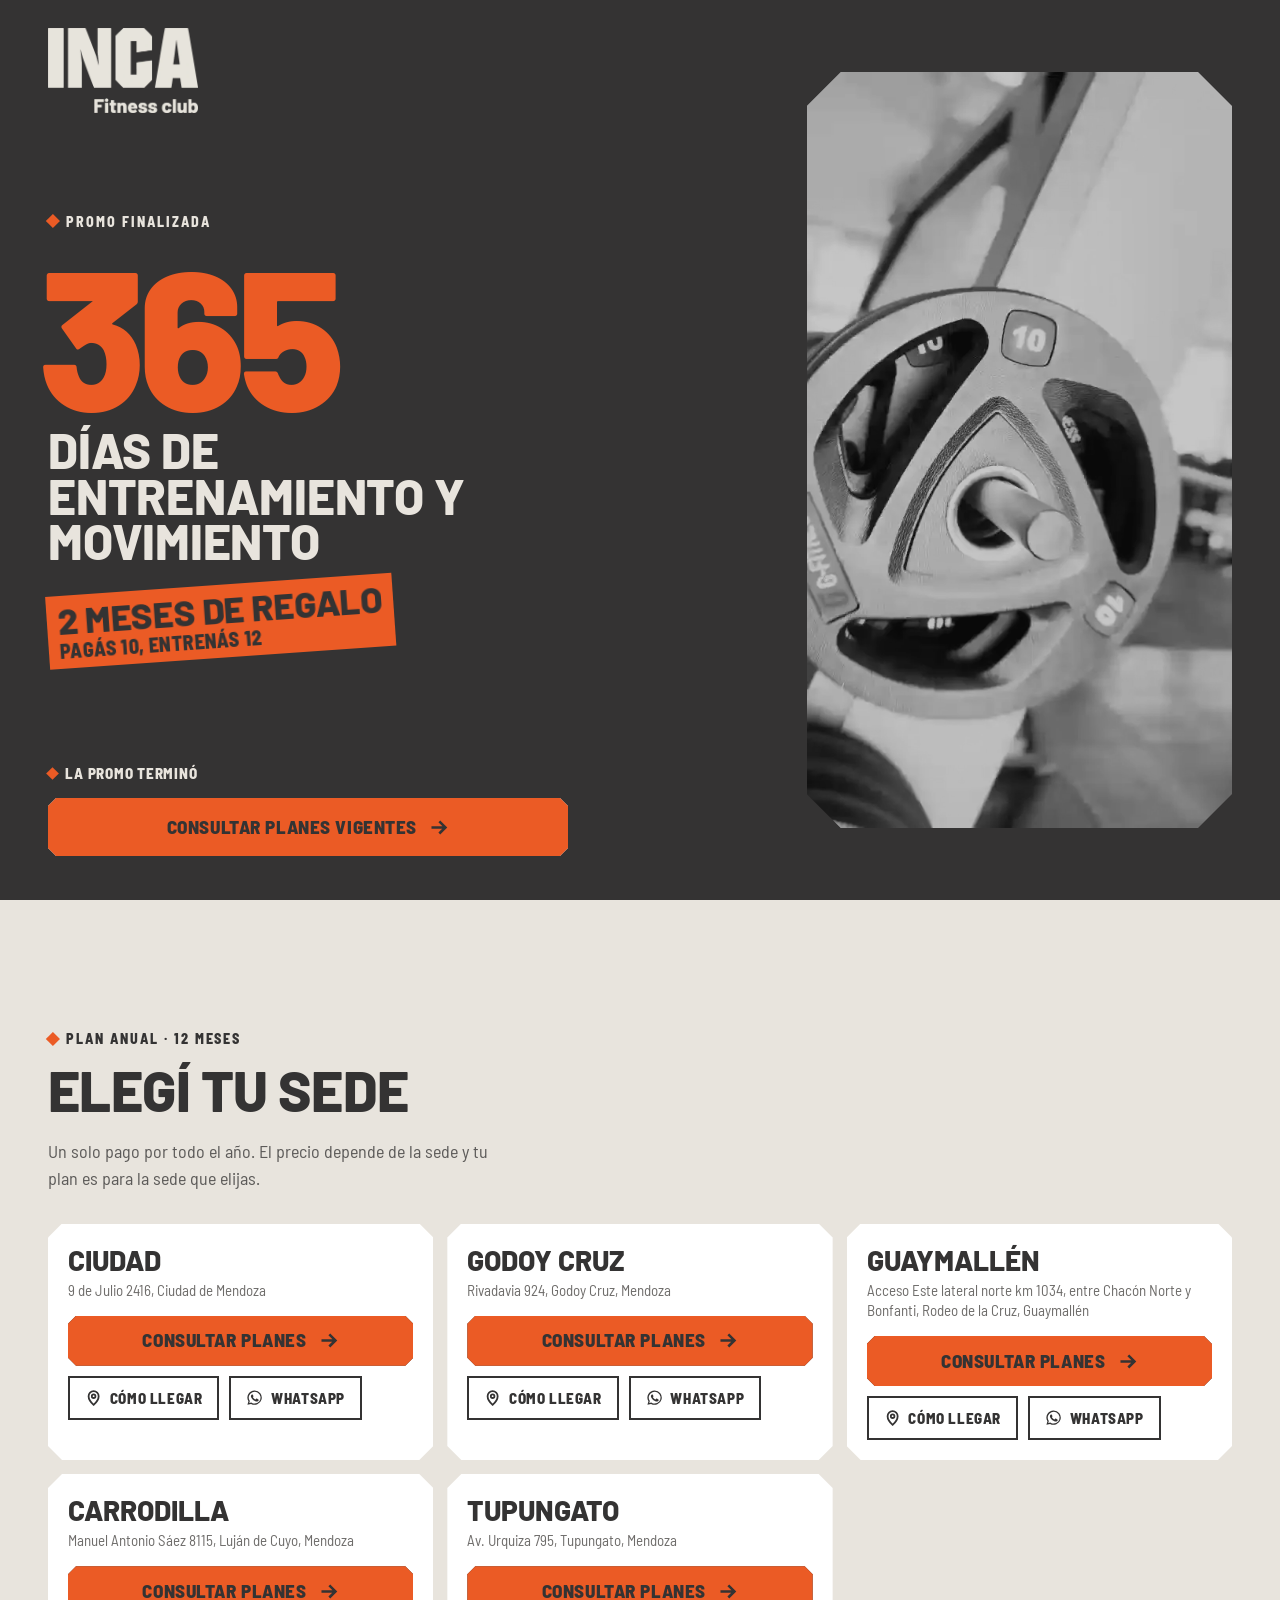
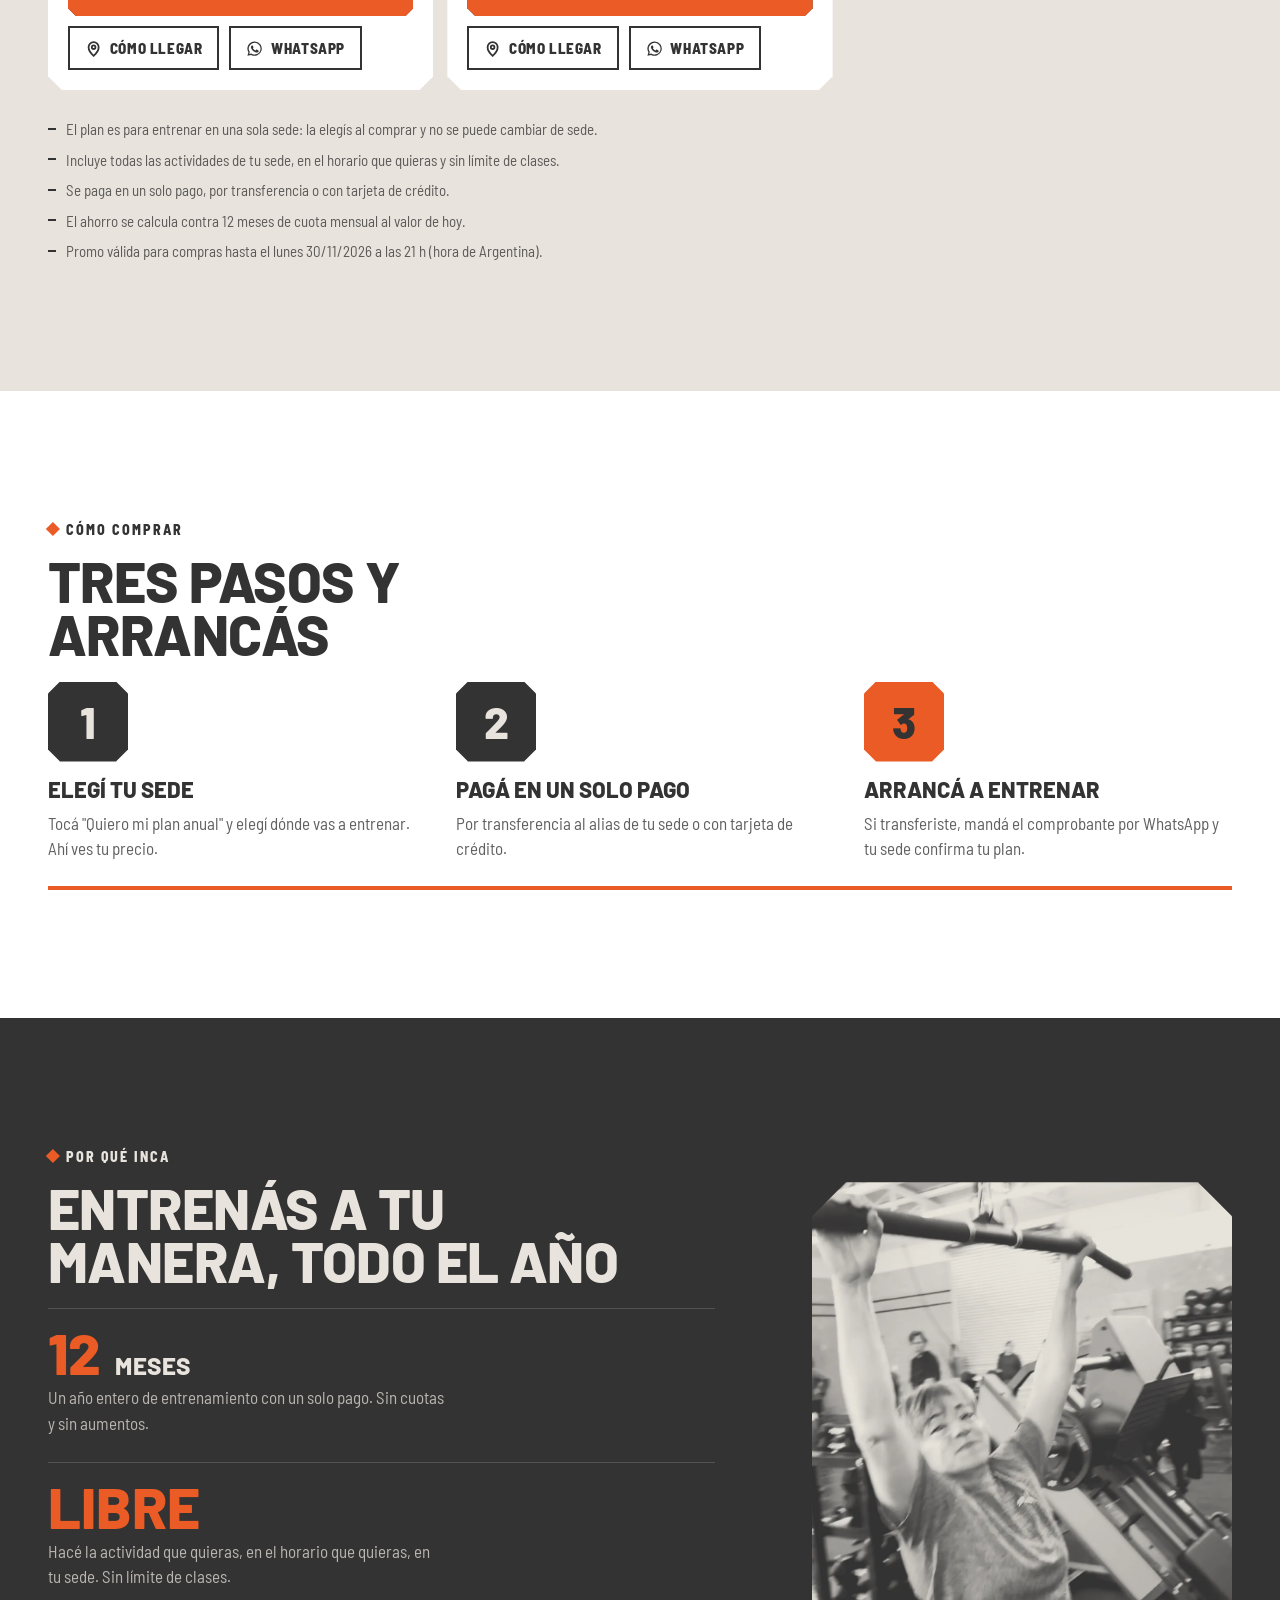
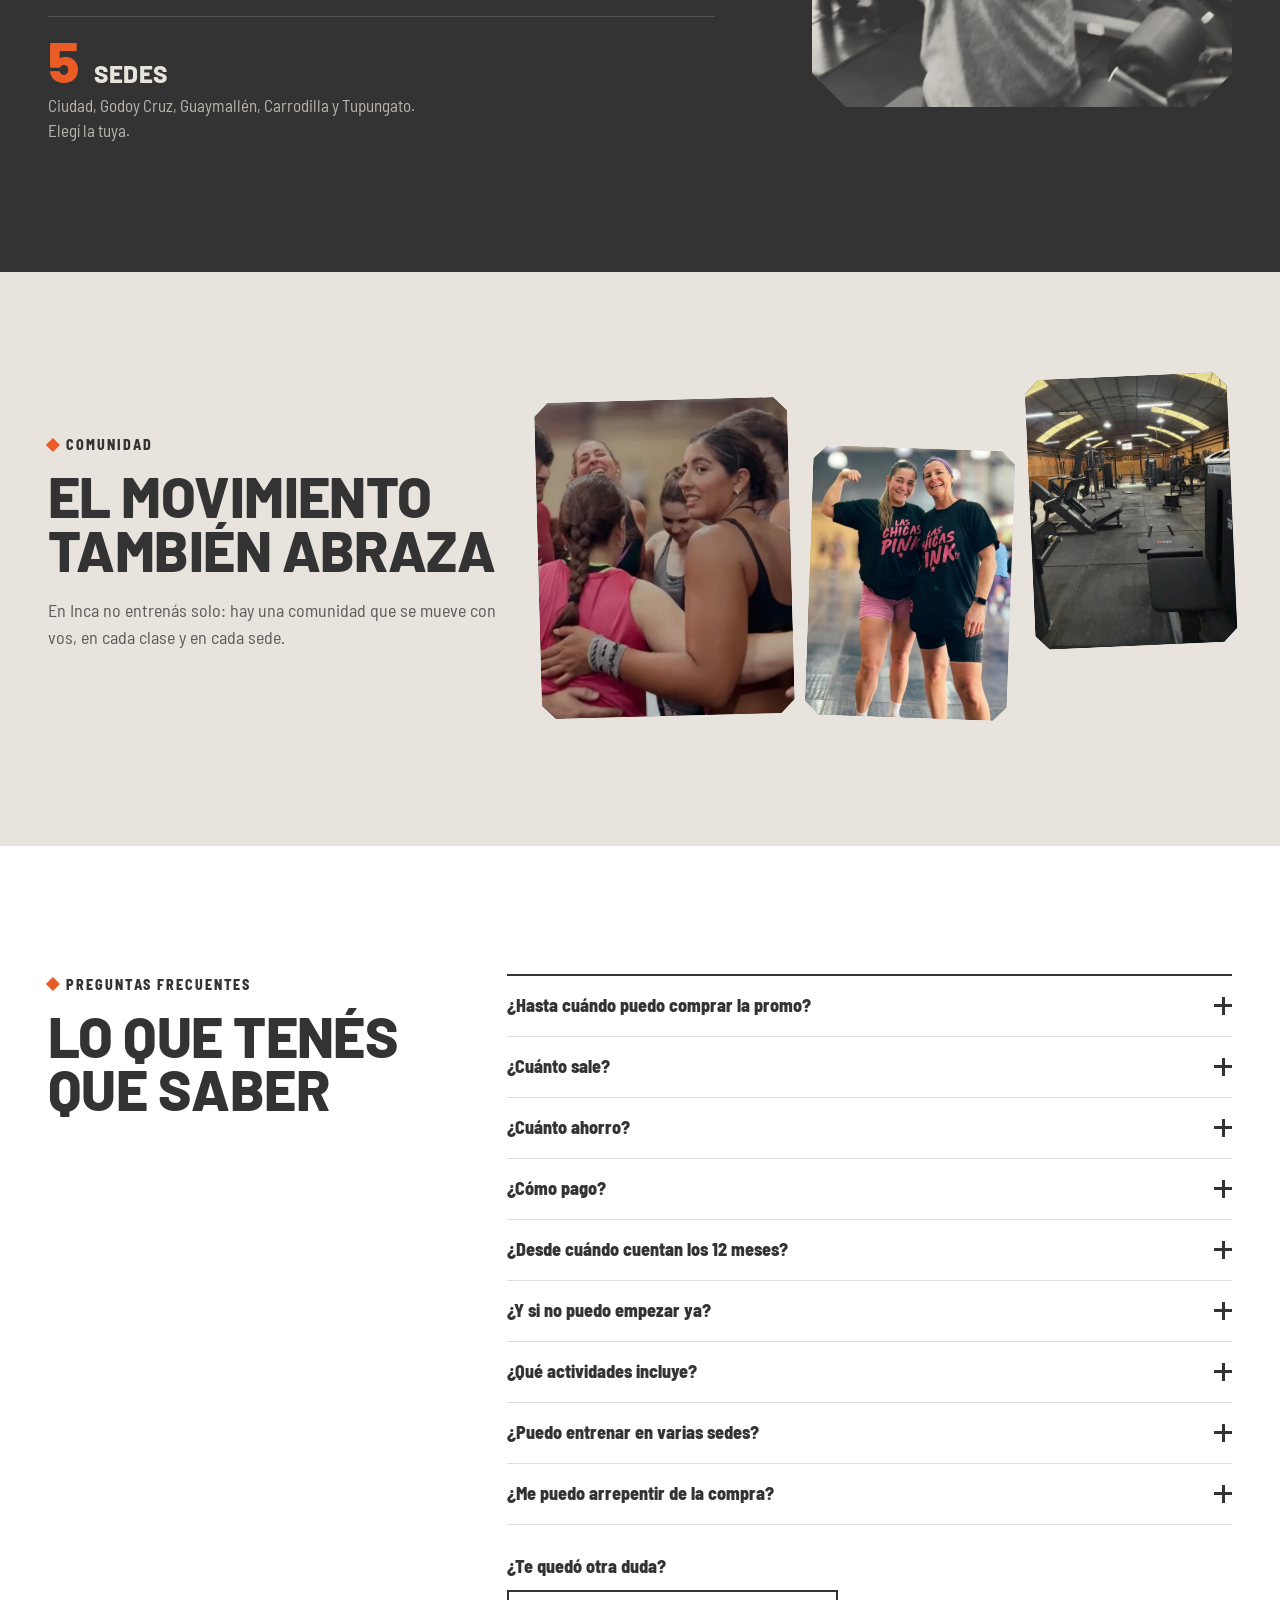
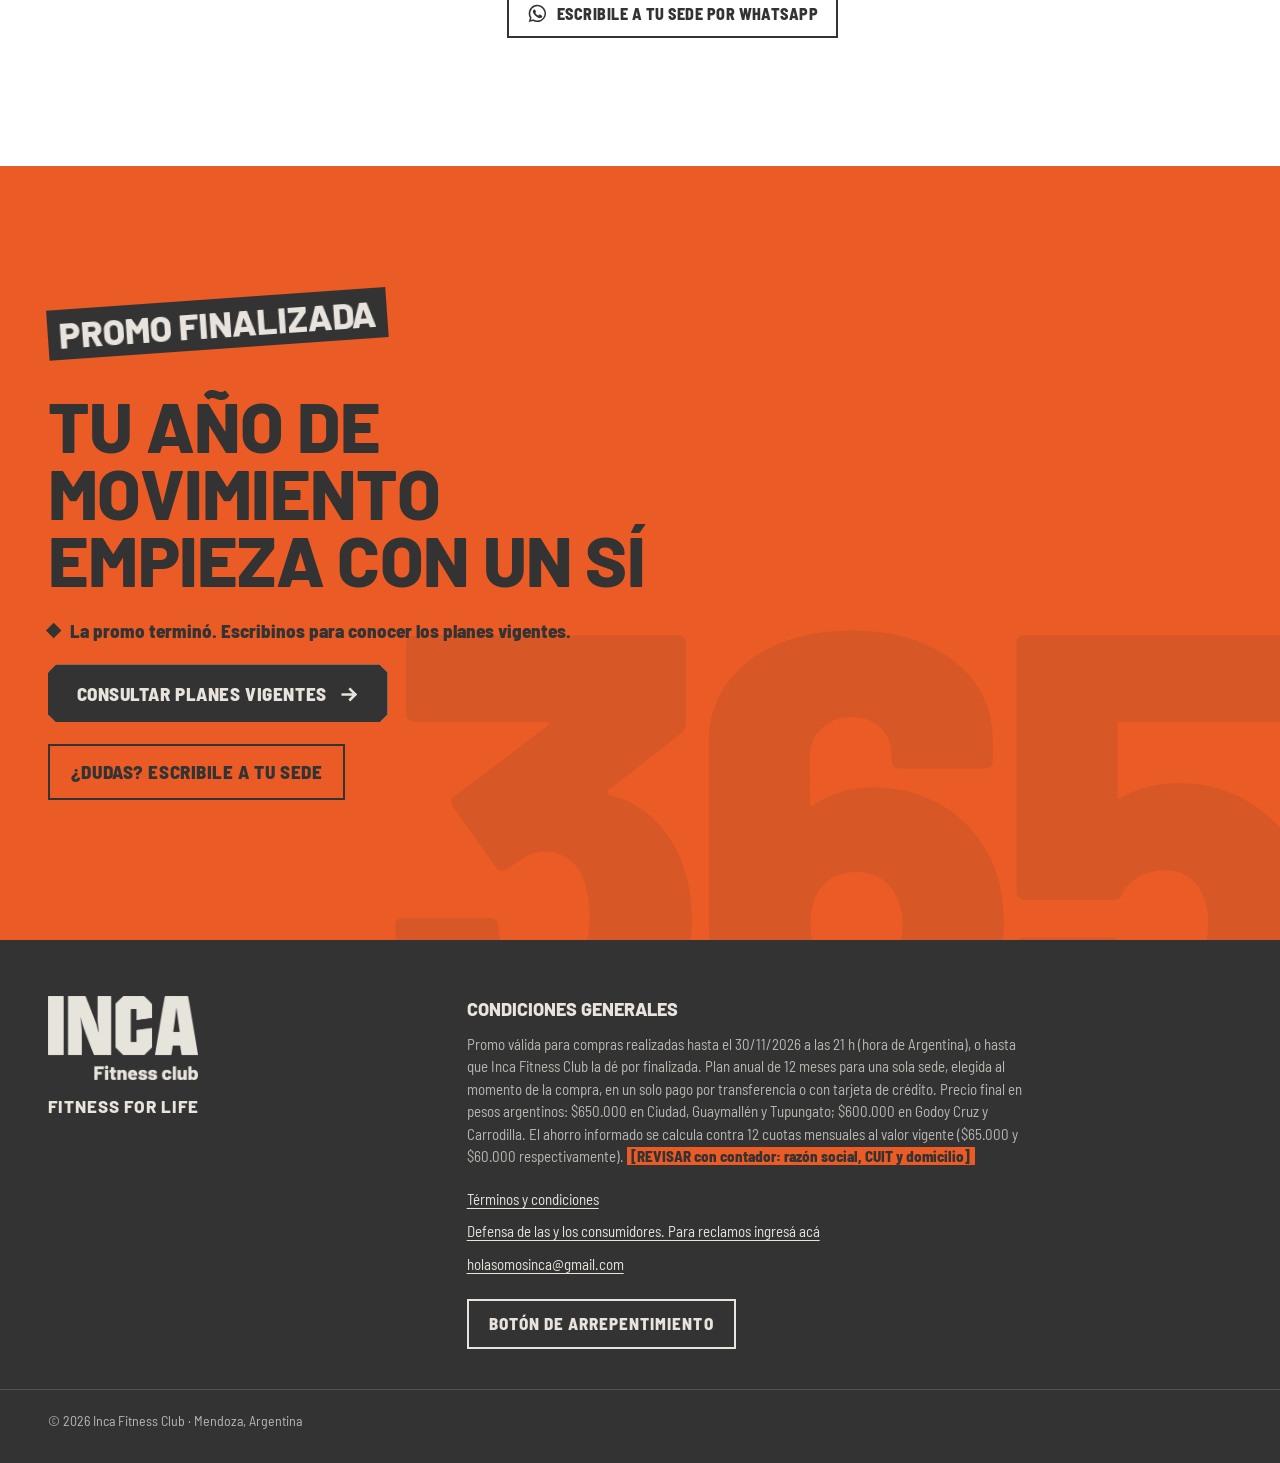
==== index.html @ 37b3ba37 "Add files via upload" ====
<!doctype html>
<html lang="es-AR" class="no-js">
<head>
  <meta charset="utf-8">
  <meta name="viewport" content="width=device-width, initial-scale=1, viewport-fit=cover">
  <title>Plan anual · Promo Cyber Week · Inca Fitness Club</title>
  <meta name="description" content="Plan anual de Inca Fitness Club: 365 días de entrenamiento y movimiento en un solo pago, con 2 meses de regalo. Promo Cyber Week hasta el 30/11 a las 21 h.">
  <meta name="theme-color" content="#343333">
  <link rel="canonical" href="https://promociones.incafitnessclub.com/">

  <!-- Tarjeta al compartir el link (WhatsApp, Instagram, Facebook) -->
  <meta property="og:type" content="website">
  <meta property="og:locale" content="es_AR">
  <meta property="og:site_name" content="Inca Fitness Club">
  <meta property="og:title" content="Plan anual Inca · 365 días de entrenamiento y movimiento">
  <meta property="og:description" content="Un solo pago y 2 meses de regalo. Promo Cyber Week hasta el 30/11 a las 21 h en las 5 sedes de Mendoza.">
  <meta property="og:url" content="https://promociones.incafitnessclub.com/">
  <meta property="og:image" content="https://promociones.incafitnessclub.com/assets/img/og-imagen.jpg">
  <meta property="og:image:width" content="1200">
  <meta property="og:image:height" content="630">
  <meta property="og:image:alt" content="Plan anual de Inca Fitness Club: 365 días de entrenamiento y movimiento">
  <meta name="twitter:card" content="summary_large_image">

  <link rel="icon" type="image/png" sizes="32x32" href="assets/img/favicon-32.png">
  <link rel="icon" type="image/png" sizes="192x192" href="assets/img/favicon-192.png">
  <link rel="apple-touch-icon" href="assets/img/apple-touch-icon.png">

  <link rel="preload" href="assets/fonts/barlow-800.woff2" as="font" type="font/woff2" crossorigin>
  <link rel="preload" href="assets/fonts/barlow-semi-condensed-800.woff2" as="font" type="font/woff2" crossorigin>
  <link rel="preload" href="assets/fonts/barlow-semi-condensed-600.woff2" as="font" type="font/woff2" crossorigin>
  <link rel="preload" href="assets/video/inca-sede-poster.webp" as="image" type="image/webp">
  <link rel="stylesheet" href="css/styles.css?v=2">
  <script>document.documentElement.className=document.documentElement.className.replace('no-js','js');</script>
  <script src="promos.js?v=2" defer></script>
  <script src="js/main.js?v=2" defer></script>
</head>
<body>

<!-- =====================================================================
     1. PRIMERA PANTALLA (lo que se ve al tocar la historia de Instagram)
     Entra completa en el celular, sin scrollear. Los textos se completan
     desde promos.js; los de acá son los mismos, por si falla el JavaScript.
     ===================================================================== -->
<header class="portada portada--play" id="inicio">
  <div class="portada__fondo" aria-hidden="true">
    <!-- Video de fondo: para cambiarlo, reemplazá los dos archivos con los mismos nombres -->
    <video muted loop playsinline preload="none" width="540" height="960" poster="assets/video/inca-sede-poster.webp" data-fondo data-src="assets/video/inca-sede.mp4"></video>
  </div>

  <div class="portada__inner wrap">
    <img class="portada__logo" src="assets/img/logo-inca-crema.webp" width="640" height="361" alt="Inca Fitness Club">

    <div class="portada__centro">
      <p class="ceja" data-ceja>Promo Cyber Week</p>
      <h1 class="portada__titulo">
        <span class="portada__num" data-gigante>365</span>
        <span class="portada__txt" data-titular>días de entrenamiento y movimiento</span>
      </h1>
      <p class="sello portada__sello" aria-hidden="true"><span class="sello__a" data-sello-a>2 meses de regalo</span><span class="sello__b" data-sello-b>Pagás 10, entrenás 12</span></p>
    </div>

    <div class="portada__accion">
      <div class="contador" data-contador>
        <p class="contador__label" data-contador-label>Termina el lunes 30/11 · 21:00</p>
        <div class="contador__cajas" data-contador-cajas hidden aria-hidden="true">
          <span class="contador__caja"><b data-c="d">0</b><small>días</small></span>
          <span class="contador__caja"><b data-c="h">00</b><small>horas</small></span>
          <span class="contador__caja"><b data-c="m">00</b><small>min</small></span>
          <span class="contador__caja"><b data-c="s">00</b><small>seg</small></span>
        </div>
      </div>
      <a class="btn btn--oscuro btn--ancho portada__btn" href="#sedes" data-abrir-sedes data-cta-hero>
        <span class="btn__txt" data-cta-texto>Quiero mi plan anual</span>
        <svg class="btn__flecha" viewBox="0 0 24 24" fill="none" stroke="currentColor" stroke-width="3" aria-hidden="true"><path d="M4 12h15M13 5l7 7-7 7"/></svg>
      </a>
    </div>
  </div>
</header>
<!-- /PRIMERA PANTALLA -->

<main>

<!-- =====================================================================
     2. SEDES Y PRECIOS · Se arman desde promos.js
     ===================================================================== -->
<section class="seccion seccion--crema" id="sedes" aria-labelledby="titulo-sedes">
  <div class="wrap">
    <p class="ceja" data-reveal>Plan anual · 12 meses</p>
    <h2 class="titulo" id="titulo-sedes" data-titulo><span>Elegí tu sede</span></h2>
    <p class="seccion__intro" data-reveal>Un solo pago por todo el año. El precio depende de la sede y tu plan es para la sede que elijas.</p>
    <ul class="sedes" data-sedes data-stagger></ul>
    <noscript>
      <ul class="sedes">
        <li class="sede"><div><h3 class="sede__nombre">Ciudad</h3><p class="sede__dir">9 de Julio 2416, Ciudad de Mendoza</p></div><p class="sede__precio"><span class="sede__monto">$650.000</span> <span class="sede__ahorro">Ahorrás $130.000</span></p><p><a class="boton-linea" href="https://wa.me/5492615594981">WhatsApp</a></p></li>
        <li class="sede"><div><h3 class="sede__nombre">Godoy Cruz</h3><p class="sede__dir">Rivadavia 924, Godoy Cruz, Mendoza</p></div><p class="sede__precio"><span class="sede__monto">$600.000</span> <span class="sede__ahorro">Ahorrás $120.000</span></p><p><a class="boton-linea" href="https://wa.me/5492617718102">WhatsApp</a></p></li>
        <li class="sede"><div><h3 class="sede__nombre">Guaymallén</h3><p class="sede__dir">Acceso Este lateral norte km 1034, entre Chacón Norte y Bonfanti, Rodeo de la Cruz, Guaymallén</p></div><p class="sede__precio"><span class="sede__monto">$650.000</span> <span class="sede__ahorro">Ahorrás $130.000</span></p><p><a class="boton-linea" href="https://wa.me/5492617474236">WhatsApp</a></p></li>
        <li class="sede"><div><h3 class="sede__nombre">Carrodilla</h3><p class="sede__dir">Manuel Antonio Sáez 8115, Luján de Cuyo, Mendoza</p></div><p class="sede__precio"><span class="sede__monto">$600.000</span> <span class="sede__ahorro">Ahorrás $120.000</span></p><p><a class="boton-linea" href="https://wa.me/5492612533809">WhatsApp</a></p></li>
        <li class="sede"><div><h3 class="sede__nombre">Tupungato</h3><p class="sede__dir">Av. Urquiza 795, Tupungato, Mendoza</p></div><p class="sede__precio"><span class="sede__monto">$650.000</span> <span class="sede__ahorro">Ahorrás $130.000</span></p><p><a class="boton-linea" href="https://wa.me/5492622444784">WhatsApp</a></p></li>
      </ul>
    </noscript>

    <ul class="condiciones" data-condiciones data-reveal>
      <li>El plan es para entrenar en una sola sede: la elegís al comprar y no se puede cambiar de sede.</li>
      <li>Incluye todas las actividades de tu sede, en el horario que quieras y sin límite de clases.</li>
      <li>Se paga en un solo pago, por transferencia o con tarjeta de crédito.</li>
      <li>El ahorro se calcula contra 12 meses de cuota mensual al valor de hoy.</li>
      <li>Promo válida para compras hasta el lunes 30/11/2026 a las 21 h (hora de Argentina).</li>
    </ul>
  </div>
</section>
<!-- /SEDES Y PRECIOS -->

<!-- =====================================================================
     3. CÓMO COMPRAR [REVISAR: confirmar el paso 3 con las sedes]
     ===================================================================== -->
<section class="seccion seccion--blanca" aria-labelledby="titulo-pasos">
  <div class="wrap">
    <p class="ceja" data-reveal>Cómo comprar</p>
    <h2 class="titulo" id="titulo-pasos" data-titulo><span>Tres pasos y arrancás</span></h2>
    <ol class="pasos" data-stagger>
      <li class="paso" data-reveal="izq">
        <span class="paso__num" aria-hidden="true">1</span>
        <h3 class="paso__titulo">Elegí tu sede</h3>
        <p>Tocá "Quiero mi plan anual" y elegí dónde vas a entrenar. Ahí ves tu precio.</p>
      </li>
      <li class="paso" data-reveal="izq">
        <span class="paso__num" aria-hidden="true">2</span>
        <h3 class="paso__titulo">Pagá en un solo pago</h3>
        <p>Por transferencia al alias de tu sede o con tarjeta de crédito.</p>
      </li>
      <li class="paso" data-reveal="izq">
        <span class="paso__num" aria-hidden="true">3</span>
        <h3 class="paso__titulo">Arrancá a entrenar</h3>
        <p>Si transferiste, mandá el comprobante por WhatsApp y tu sede confirma tu plan.</p>
      </li>
    </ol>
    <span class="pasos__linea" aria-hidden="true" data-linea></span>
  </div>
</section>
<!-- /CÓMO COMPRAR -->

<!-- =====================================================================
     4. POR QUÉ INCA
     ===================================================================== -->
<section class="seccion seccion--carbon" aria-labelledby="titulo-porque">
  <div class="wrap porque">
    <div class="porque__texto">
      <p class="ceja" data-reveal>Por qué Inca</p>
      <h2 class="titulo" id="titulo-porque" data-titulo><span>Entrenás a tu manera, todo el año</span></h2>
      <ul class="beneficios" data-stagger>
        <li class="beneficio" data-reveal>
          <p class="beneficio__num"><span data-count="12">12</span><small>meses</small></p>
          <p>Un año entero de entrenamiento con un solo pago. Sin cuotas y sin aumentos.</p>
        </li>
        <li class="beneficio" data-reveal>
          <p class="beneficio__num"><span>Libre</span></p>
          <p>Hacé la actividad que quieras, en el horario que quieras, en tu sede. Sin límite de clases.</p>
        </li>
        <li class="beneficio" data-reveal>
          <p class="beneficio__num"><span data-count="5">5</span><small>sedes</small></p>
          <p>Ciudad, Godoy Cruz, Guaymallén, Carrodilla y Tupungato. Elegí la tuya.</p>
        </li>
      </ul>
    </div>
    <figure class="porque__foto chaflan" data-reveal>
      <picture>
        <source media="(min-width: 700px)" srcset="assets/img/hero-entrena-1080.webp">
        <img src="assets/img/hero-entrena-640.webp" width="1080" height="1350" alt="Entrenamiento con polea alta en una sede de Inca" loading="lazy">
      </picture>
    </figure>
  </div>
</section>
<!-- /POR QUÉ INCA -->

<!-- =====================================================================
     5. COMUNIDAD · Fotos provisorias: se reemplazan con los mismos nombres
     ===================================================================== -->
<section class="seccion seccion--crema" aria-labelledby="titulo-comunidad">
  <div class="wrap comunidad">
    <div class="comunidad__texto">
      <p class="ceja" data-reveal>Comunidad</p>
      <h2 class="titulo" id="titulo-comunidad" data-titulo><span>El movimiento también abraza</span></h2>
      <p class="seccion__intro" data-reveal>En Inca no entrenás solo: hay una comunidad que se mueve con vos, en cada clase y en cada sede.</p>
    </div>
    <div class="collage">
      <figure class="collage__foto collage__foto--ancha chaflan" data-reveal="foto" style="--rot:-1.5deg">
        <picture>
          <source media="(min-width: 700px)" srcset="assets/img/comunidad-abrazo-1100.webp">
          <img src="assets/img/comunidad-abrazo-640.webp" width="1100" height="730" alt="Grupo de socios abrazados después de una clase en Inca" loading="lazy">
        </picture>
      </figure>
      <figure class="collage__foto chaflan" data-reveal="foto" style="--rot:2deg">
        <img src="assets/img/comunidad-chicas-640.webp" width="640" height="889" alt="Dos socias sonriendo en la sede, con remeras Las Chicas Pink" loading="lazy">
      </figure>
      <figure class="collage__foto chaflan" data-reveal="foto" style="--rot:-2.5deg">
        <picture>
          <source media="(min-width: 700px)" srcset="assets/img/sede-musculacion-900.webp">
          <img src="assets/img/sede-musculacion-640.webp" width="900" height="1200" alt="Sala de musculación de una sede de Inca" loading="lazy">
        </picture>
      </figure>
    </div>
  </div>
</section>
<!-- /COMUNIDAD -->

<!-- =====================================================================
     6. PREGUNTAS FRECUENTES [REVISAR]
     ===================================================================== -->
<section class="seccion seccion--blanca" id="preguntas" aria-labelledby="titulo-faq">
  <div class="wrap faq">
    <div class="faq__cabeza">
      <p class="ceja" data-reveal>Preguntas frecuentes</p>
      <h2 class="titulo" id="titulo-faq" data-titulo><span>Lo que tenés que saber</span></h2>
    </div>
    <div class="faq__lista" data-reveal>
      <details class="pregunta">
        <summary>¿Hasta cuándo puedo comprar la promo?</summary>
        <p>Hasta el lunes 30/11 a las 21 h (hora de Argentina). Después vuelven los precios habituales.</p>
      </details>
      <details class="pregunta">
        <summary>¿Cuánto sale?</summary>
        <p>En Ciudad, Guaymallén y Tupungato, $650.000. En Godoy Cruz y Carrodilla, $600.000. Es un solo pago por los 12 meses.</p>
      </details>
      <details class="pregunta">
        <summary>¿Cuánto ahorro?</summary>
        <p>Pagás el equivalente a 10 meses de cuota y entrenás 12. Comparado con pagar 12 meses de cuota al valor de hoy, ahorrás $130.000 en Ciudad, Guaymallén y Tupungato, y $120.000 en Godoy Cruz y Carrodilla.</p>
      </details>
      <details class="pregunta">
        <summary>¿Cómo pago?</summary>
        <p>En un solo pago: por transferencia al alias de tu sede o con tarjeta de crédito.</p>
      </details>
      <details class="pregunta">
        <summary>¿Desde cuándo cuentan los 12 meses?</summary>
        <p><span class="completar">[COMPLETAR: desde la fecha de compra, desde el primer día que entrenás o desde una fecha fija]</span></p>
      </details>
      <details class="pregunta">
        <summary>¿Y si no puedo empezar ya?</summary>
        <p><span class="completar">[COMPLETAR: si se puede arrancar más adelante y hasta qué fecha]</span></p>
      </details>
      <details class="pregunta">
        <summary>¿Qué actividades incluye?</summary>
        <p>Todas las de tu sede: hacés la actividad que quieras, en el horario que quieras y sin límite de clases. Si querés saber qué hay en tu sede, escribile por WhatsApp.</p>
      </details>
      <details class="pregunta">
        <summary>¿Puedo entrenar en varias sedes?</summary>
        <p>No. El plan es para la sede que elegís al comprar y no se puede ir a entrenar a otra.</p>
      </details>
      <details class="pregunta">
        <summary>¿Me puedo arrepentir de la compra?</summary>
        <p>Sí. Tenés 10 días corridos desde la compra para cancelarla con el <a href="arrepentimiento.html">botón de arrepentimiento</a>, sin dar explicaciones.</p>
      </details>
      <div class="faq__dudas">
        <p>¿Te quedó otra duda?</p>
        <button type="button" class="enlace-wa" data-abrir-dudas>
          <svg viewBox="0 0 24 24" aria-hidden="true"><path fill="currentColor" d="M12 2a10 10 0 0 0-8.6 15.1L2 22l5-1.3A10 10 0 1 0 12 2Zm0 18.2a8.2 8.2 0 0 1-4.2-1.2l-.3-.2-3 .8.8-2.9-.2-.3A8.2 8.2 0 1 1 12 20.2Zm4.5-6.1c-.2-.1-1.5-.7-1.7-.8s-.4-.1-.6.1-.7.8-.8 1-.3.2-.5.1a6.7 6.7 0 0 1-3.3-2.9c-.2-.4.2-.4.7-1.3a.4.4 0 0 0 0-.4l-.8-1.9c-.2-.5-.4-.4-.6-.4h-.5a1 1 0 0 0-.7.3 3 3 0 0 0-.9 2.2 5.2 5.2 0 0 0 1.1 2.7 11.8 11.8 0 0 0 4.5 4c1.7.7 2.3.8 3.2.6a2.7 2.7 0 0 0 1.8-1.2 2.2 2.2 0 0 0 .2-1.2c-.1-.1-.3-.2-.6-.3Z"/></svg>
          Escribile a tu sede por WhatsApp
        </button>
      </div>
    </div>
  </div>
</section>
<!-- /PREGUNTAS FRECUENTES -->

<!-- =====================================================================
     7. CIERRE (bloque naranja)
     ===================================================================== -->
<section class="cierre" aria-labelledby="titulo-cierre" data-cierre>
  <span class="cierre__gigante" aria-hidden="true" data-deriva>365</span>
  <div class="wrap cierre__inner">
    <p class="sello sello--carbon" data-sello aria-hidden="true"><span class="sello__a" data-sello-cierre>Hasta el lunes 30/11 · 21:00</span></p>
    <h2 class="titulo cierre__titulo" id="titulo-cierre" data-titulo><span>Tu año de movimiento empieza con un sí</span></h2>
    <p class="estado estado--cierre" data-estado aria-live="polite">Promo válida hasta el lunes 30/11 a las 21 h.</p>
    <a class="btn btn--carbon" href="#sedes" data-abrir-sedes>
      <span class="btn__txt" data-cta-texto>Quiero mi plan anual</span>
      <svg class="btn__flecha" viewBox="0 0 24 24" fill="none" stroke="currentColor" stroke-width="3" aria-hidden="true"><path d="M4 12h15M13 5l7 7-7 7"/></svg>
    </a>
    <button type="button" class="enlace-wa enlace-wa--cierre" data-abrir-dudas>¿Dudas? Escribile a tu sede</button>
  </div>
</section>
<!-- /CIERRE -->

</main>

<!-- =====================================================================
     8. PIE · Condiciones, términos y botón de arrepentimiento
     ===================================================================== -->
<footer class="pie" data-pie>
  <div class="wrap pie__grid">
    <div class="pie__marca">
      <img src="assets/img/logo-inca-crema.webp" width="640" height="361" alt="Inca Fitness Club" loading="lazy" class="pie__logo">
      <p class="pie__lema">Fitness For Life</p>
    </div>
    <div class="pie__legal">
      <h2 class="pie__titulo">Condiciones generales</h2>
      <p>Promo válida para compras realizadas hasta el 30/11/2026 a las 21 h (hora de Argentina), o hasta que Inca Fitness Club la dé por finalizada. Plan anual de 12 meses para una sola sede, elegida al momento de la compra, en un solo pago por transferencia o con tarjeta de crédito. Precio final en pesos argentinos: $650.000 en Ciudad, Guaymallén y Tupungato; $600.000 en Godoy Cruz y Carrodilla. El ahorro informado se calcula contra 12 cuotas mensuales al valor vigente ($65.000 y $60.000 respectivamente). <span class="completar">[REVISAR con contador: razón social, CUIT y domicilio]</span></p>
      <ul class="pie__links">
        <li><a href="terminos.html">Términos y condiciones</a></li>
        <li><a href="https://www.argentina.gob.ar/produccion/defensadelconsumidor/formulario" rel="noopener" target="_blank">Defensa de las y los consumidores. Para reclamos ingresá acá</a></li>
        <li><a href="mailto:holasomosinca@gmail.com">holasomosinca@gmail.com</a></li>
      </ul>
      <a class="btn-arrepentimiento" href="arrepentimiento.html">Botón de arrepentimiento</a>
    </div>
  </div>
  <p class="pie__copy wrap">© 2026 Inca Fitness Club · Mendoza, Argentina</p>
</footer>
<!-- /PIE -->

<!-- Barra fija del celular (aparece al bajar, cuando el botón de arriba ya no se ve) -->
<div class="barra" data-barra>
  <div class="barra__texto">
    <strong>Plan anual</strong>
    <span data-barra-precio>Un solo pago · 2 meses de regalo</span>
  </div>
  <a class="btn btn--chico" href="#sedes" data-abrir-sedes><span class="btn__txt">Quiero mi plan</span></a>
</div>

<!-- =====================================================================
     HOJA DE COMPRA: 1) elegir sede → 2) precio → 3) forma de pago
     ===================================================================== -->
<dialog class="hoja" id="hoja-compra" aria-labelledby="v-sedes-titulo">
  <div class="hoja__cabeza">
    <button type="button" class="hoja__volver" data-atras hidden>
      <svg viewBox="0 0 24 24" fill="none" stroke="currentColor" stroke-width="3" aria-hidden="true"><path d="M20 12H5M11 5l-7 7 7 7"/></svg>
      Volver
    </button>
    <p class="hoja__paso" data-hoja-paso>Paso 1 de 2</p>
    <button type="button" class="hoja__cerrar" data-cerrar aria-label="Cerrar">
      <svg viewBox="0 0 24 24" fill="none" stroke="currentColor" stroke-width="3" aria-hidden="true"><path d="M5 5l14 14M19 5L5 19"/></svg>
    </button>
  </div>

  <section class="vista" data-vista="sedes">
    <h2 class="vista__titulo" id="v-sedes-titulo" tabindex="-1">¿En qué sede vas a entrenar?</h2>
    <ul class="sede-lista" data-sede-lista></ul>
    <p class="vista__nota">Tu plan vale solo para la sede que elijas.</p>
  </section>

  <section class="vista" data-vista="precio" hidden></section>
  <section class="vista" data-vista="pago" hidden></section>
  <section class="vista" data-vista="final" hidden></section>
</dialog>

<!-- Hoja para elegir sede y escribir por WhatsApp -->
<dialog class="hoja" id="hoja-dudas" aria-labelledby="hoja-dudas-titulo">
  <div class="hoja__cabeza">
    <h2 class="hoja__titulo" id="hoja-dudas-titulo">¿A qué sede le escribís?</h2>
    <button type="button" class="hoja__cerrar" data-cerrar aria-label="Cerrar">
      <svg viewBox="0 0 24 24" fill="none" stroke="currentColor" stroke-width="3" aria-hidden="true"><path d="M5 5l14 14M19 5L5 19"/></svg>
    </button>
  </div>
  <ul class="lista-wa" data-lista-wa></ul>
</dialog>

</body>
</html>
---- css/styles.css ----
/* =====================================================================
   INCA FITNESS CLUB · Landing de promociones
   Estilos base. Colores y letras: solo los del manual de marca v1.0.
   ===================================================================== */

/* ---------- Fuentes (Barlow, servidas desde el proyecto) ---------- */
@font-face{font-family:"Barlow";src:url(../assets/fonts/barlow-800.woff2) format("woff2");font-weight:800;font-style:normal;font-display:swap}
@font-face{font-family:"Barlow Semi Condensed";src:url(../assets/fonts/barlow-semi-condensed-400.woff2) format("woff2");font-weight:400;font-style:normal;font-display:swap}
@font-face{font-family:"Barlow Semi Condensed";src:url(../assets/fonts/barlow-semi-condensed-600.woff2) format("woff2");font-weight:600;font-style:normal;font-display:swap}
@font-face{font-family:"Barlow Semi Condensed";src:url(../assets/fonts/barlow-semi-condensed-800.woff2) format("woff2");font-weight:800;font-style:normal;font-display:swap}

/* ---------- Tokens ---------- */
:root{
  /* Color: manual de marca (3 colores + blanco para respirar) */
  --naranja:#EB5B25;
  --carbon:#343333;
  --crema:#E8E4DD;
  --blanco:#FFFFFF;
  --cta:var(--naranja);
  --cta-ink:var(--carbon);            /* crema sobre naranja no se lee: letra carbón */
  --ink:var(--carbon);
  --bg:var(--crema);
  --surface:var(--blanco);
  --line:rgba(52,51,51,.16);
  --line-dark:rgba(232,228,221,.18);
  --muted:rgba(52,51,51,.78);
  --muted-dark:rgba(232,228,221,.74);
  --gris-claro:#6F6D6B;               /* texto secundario sobre blanco (contraste 5:1) */
  --error:var(--naranja);

  /* Letras */
  --font-display:"Barlow","Barlow Semi Condensed",system-ui,-apple-system,"Segoe UI",sans-serif;
  --font-body:"Barlow Semi Condensed",system-ui,-apple-system,"Segoe UI",sans-serif;

  /* Forma: esquinas cortadas, salen de la C de INCA */
  --chaflan-sm:8px;
  --chaflan:14px;
  --chaflan-lg:clamp(20px,5vw,34px);
  --tilt:-4deg;                       /* inclinación de la etiqueta naranja */

  /* Movimiento: sólido y directo. Entra rápido, frena firme, sin rebotes.
     El único rebote es el sello de la oferta. */
  --ease:cubic-bezier(.2,.9,.25,1);
  --ease-io:cubic-bezier(.7,0,.2,1);
  --ease-pop:cubic-bezier(.3,1.55,.5,1);
  --dur:.55s;
  --dist:36px;
  --stagger:60ms;
  --t-hover:.18s;

  /* Espacio */
  --gutter:clamp(16px,5vw,48px);
  --maxw:1200px;
  --section-y:clamp(64px,11vw,128px);
}

/* ---------- Base ---------- */
*,*::before,*::after{box-sizing:border-box}
html{-webkit-text-size-adjust:100%;text-size-adjust:100%;scroll-behavior:smooth}
@media (prefers-reduced-motion:reduce){html{scroll-behavior:auto}}
body{margin:0;background:var(--bg);color:var(--ink);font-family:var(--font-body);font-size:1.0625rem;line-height:1.5;overflow-x:clip;-webkit-font-smoothing:antialiased}
img,svg,video{display:block;max-width:100%;height:auto}
a{color:inherit}
button{font:inherit;color:inherit}
h1,h2,h3,p,ul,ol,figure{margin:0}
ul,ol{padding:0;list-style:none}
:focus-visible{outline:3px solid currentColor;outline-offset:3px}
.sr-only{position:absolute!important;width:1px;height:1px;padding:0;margin:-1px;overflow:hidden;clip:rect(0,0,0,0);white-space:nowrap;border:0}
.wrap{width:100%;max-width:calc(var(--maxw) + var(--gutter)*2);margin-inline:auto;padding-inline:var(--gutter)}

/* Marcador visible de dato pendiente (se borra cuando llega el dato real) */
.completar{background:var(--naranja);color:var(--carbon);font-weight:800;padding:0 .3em;font-style:normal}

/* ---------- Esquinas cortadas (chaflán) ---------- */
.chaflan{--c:var(--chaflan);clip-path:polygon(var(--c) 0,calc(100% - var(--c)) 0,100% var(--c),100% calc(100% - var(--c)),calc(100% - var(--c)) 100%,var(--c) 100%,0 calc(100% - var(--c)),0 var(--c))}

/* ---------- Ceja (etiqueta chica sobre títulos) ---------- */
.ceja{display:flex;align-items:center;gap:.6em;font-family:var(--font-body);font-weight:800;font-size:.875rem;letter-spacing:.14em;text-transform:uppercase}
.ceja::before{content:"";flex:none;width:.7em;height:.7em;background:var(--naranja);transform:rotate(45deg)}

/* ---------- Títulos ---------- */
.titulo{font-family:var(--font-display);font-weight:800;text-transform:uppercase;line-height:.95;letter-spacing:-.01em;font-size:clamp(2rem,8vw,3.5rem)}

/* ---------- Botón principal: bloque naranja con su bloque sólido detrás ---------- */
.btn{--btn-sombra:var(--carbon);position:relative;isolation:isolate;display:inline-flex;align-items:center;justify-content:center;gap:.6em;min-height:58px;padding:.85em 1.5em .8em;border:0;background:none;color:var(--cta-ink);font-family:var(--font-body);font-weight:800;font-size:1.1875rem;line-height:1.1;letter-spacing:.03em;text-transform:uppercase;text-decoration:none;cursor:pointer;-webkit-tap-highlight-color:transparent;touch-action:manipulation}
.btn::before,.btn::after{content:"";position:absolute;inset:0;z-index:-1;--c:var(--chaflan-sm);clip-path:polygon(var(--c) 0,calc(100% - var(--c)) 0,100% var(--c),100% calc(100% - var(--c)),calc(100% - var(--c)) 100%,var(--c) 100%,0 calc(100% - var(--c)),0 var(--c))}
.btn::after{background:var(--btn-sombra);z-index:-2}
.btn::before{background:var(--cta);transition:transform var(--t-hover) var(--ease)}
.btn__txt,.btn__flecha{transition:transform var(--t-hover) var(--ease)}
.btn__flecha{width:1.1em;height:1.1em;flex:none}
.btn--oscuro{--btn-sombra:var(--crema)}
.btn--ancho{width:100%}
.btn--compacto{min-height:50px;padding:.6em 1.1em}
@media (hover:hover) and (pointer:fine){
  .btn:hover::before,.btn:hover .btn__txt{transform:translate(-4px,-4px)}
  .btn:hover .btn__flecha{transform:translate(2px,-4px)}
}
.btn:active::before,.btn:active .btn__txt,.btn:active .btn__flecha{transform:translate(0,0) scale(.97)}
.btn:focus-visible{outline:3px solid var(--btn-sombra);outline-offset:4px}
.btn[disabled]{opacity:.6;pointer-events:none}

/* ---------- Sello: la etiqueta naranja inclinada (sale de tus posts) ---------- */
.sello{display:inline-flex;flex-direction:column;align-items:flex-start;background:var(--naranja);color:var(--carbon);font-family:var(--font-display);font-weight:800;text-transform:uppercase;line-height:.95;padding:.45em .65em .5em;transform:rotate(var(--tilt));transform-origin:20% 60%}
.sello__a{font-size:clamp(1.55rem,6.6vw,2.25rem);letter-spacing:-.005em}
.sello__b{font-family:var(--font-body);font-size:1.25rem;letter-spacing:.02em;margin-top:.2em}
.sello--chico .sello__a{font-size:1.375rem}
.sello--chico .sello__b{font-size:1.1875rem}

/* =====================================================================
   PRIMERA PANTALLA (lo que se ve al tocar la historia)
   Ocupa justo el alto del celular. Los tamaños usan "svh" (alto chico
   de la pantalla) para que entre todo también en el navegador de
   Instagram, que es más bajo porque tiene barras arriba y abajo.
   ===================================================================== */
.portada{position:relative;overflow:hidden;isolation:isolate;display:flex;min-height:100vh;min-height:100svh;background:var(--carbon);color:var(--crema)}
.portada__fondo{position:absolute;inset:0;z-index:-1;background:var(--carbon)}
.portada__fondo video{width:100%;height:100%;object-fit:cover;filter:grayscale(1) contrast(1.1) brightness(.4)}
/* Velo carbón: más oscuro donde va el texto, para que se lea siempre
   (medido cuadro por cuadro: el 365 naranja queda con contraste 3:1 o más) */
.portada__fondo::after{content:"";position:absolute;inset:0;background:linear-gradient(180deg,rgba(52,51,51,.5) 0%,rgba(52,51,51,.78) 22%,rgba(52,51,51,.84) 55%,rgba(52,51,51,.93) 100%)}
.portada__inner{display:flex;flex-direction:column;gap:clamp(10px,2.2svh,24px);padding-block:clamp(12px,2.4svh,26px) calc(clamp(14px,2.6svh,28px) + env(safe-area-inset-bottom))}
.portada__logo{width:124px;height:auto;flex:none}                   /* manual: nunca menos de 120 de ancho */
.portada__centro{flex:1;display:flex;flex-direction:column;justify-content:center;align-items:flex-start;gap:clamp(8px,1.6svh,16px)}
.portada__titulo{font-family:var(--font-display);font-weight:800;text-transform:uppercase}
.portada__num{display:block;color:var(--naranja);font-size:min(46vw,22svh);line-height:.8;letter-spacing:-.045em;margin-left:-.05em;padding-top:.04em}
.portada__txt{display:block;font-size:min(8.2vw,5.4svh);line-height:.94;letter-spacing:-.005em;margin-top:.3em;max-width:14ch}
.portada__sello{margin-top:6px}
.portada__accion{display:grid;gap:clamp(10px,1.8svh,16px)}
@media (max-height:640px){.portada .sello__b{display:none}}

/* Contador hasta el cierre de la promo */
.contador{display:grid;gap:8px}
.contador__label{display:flex;align-items:center;gap:.55em;font-weight:800;font-size:.9375rem;letter-spacing:.05em;text-transform:uppercase;line-height:1.2}
.contador__label::before{content:"";flex:none;width:.6em;height:.6em;background:var(--naranja);transform:rotate(45deg)}
.contador__cajas{display:grid;grid-template-columns:repeat(4,minmax(0,1fr));gap:8px}
.contador__cajas[hidden]{display:none}
.contador__caja{--c:6px;display:flex;align-items:baseline;justify-content:center;gap:.28em;padding:9px 4px 8px;background:rgba(232,228,221,.1);clip-path:polygon(var(--c) 0,calc(100% - var(--c)) 0,100% var(--c),100% calc(100% - var(--c)),calc(100% - var(--c)) 100%,var(--c) 100%,0 calc(100% - var(--c)),0 var(--c))}
.contador__caja b{font-family:var(--font-display);font-weight:800;font-size:clamp(1.5rem,6.6vw,2rem);line-height:1;font-variant-numeric:tabular-nums}
.contador__caja small{font-size:.8125rem;font-weight:600;color:var(--muted-dark)}

@media (min-width:900px){
  .portada__inner{display:grid;grid-template-columns:minmax(0,1fr) minmax(0,.75fr);grid-template-rows:auto 1fr auto;column-gap:clamp(40px,6vw,96px);padding-block:28px 44px}
  .portada__logo{width:150px}
  .portada__inner > *{grid-column:1}
  .portada__accion{max-width:520px}
  .portada__txt{max-width:16ch}
  .portada__sello{margin-top:14px}
  /* En la compu el video va enmarcado a la derecha, sin texto encima */
  .portada__fondo{--c:var(--chaflan-lg);inset:auto;z-index:0;top:50%;right:max(var(--gutter),calc((100vw - var(--maxw)) / 2));height:min(84vh,780px);aspect-ratio:9/16;translate:0 -50%;clip-path:polygon(var(--c) 0,calc(100% - var(--c)) 0,100% var(--c),100% calc(100% - var(--c)),calc(100% - var(--c)) 100%,var(--c) 100%,0 calc(100% - var(--c)),0 var(--c))}
  .portada__fondo video{filter:grayscale(1) contrast(1.05) brightness(.9)}
  .portada__fondo::after{background:rgba(52,51,51,.18)}
  .portada__inner{position:relative;z-index:1}
}

/* Firma: el 365 entra deslizándose, el sello cae y el botón da un empujón.
   El titular y el botón NO se ocultan nunca: se ven desde el primer instante. */
@media (prefers-reduced-motion:no-preference){
  .portada--play .portada__num{animation:num-in .8s var(--ease) both}
  .portada--play .portada__sello{animation:sello-cae .42s var(--ease-pop) .45s both}
  .portada--play .portada__btn{animation:empuje .5s var(--ease) 1s both}
}
@keyframes num-in{from{transform:translateY(10%) scale(.94)}to{transform:none}}
@keyframes sello-in{from{transform:rotate(-16deg) scale(1.8);opacity:0}to{transform:rotate(var(--tilt)) scale(1);opacity:1}}
/* El sello de la primera pantalla nunca arranca invisible: solo cae y se acomoda */
@keyframes sello-cae{from{transform:rotate(-14deg) scale(1.35)}to{transform:rotate(var(--tilt)) scale(1)}}
@keyframes empuje{0%,100%{transform:none}40%{transform:scale(1.04)}}

/* =====================================================================
   SECCIONES
   ===================================================================== */
.seccion{padding-block:var(--section-y)}
.seccion--crema{background:var(--crema);color:var(--carbon)}
.seccion--blanca{background:var(--blanco);color:var(--carbon)}
.seccion--carbon{background:var(--carbon);color:var(--crema)}
.seccion .titulo{margin:14px 0 18px;max-width:18ch}
.seccion__intro{max-width:52ch;font-size:1.125rem;color:var(--muted);margin-bottom:32px}
.seccion--carbon .seccion__intro{color:var(--muted-dark)}

/* Condiciones debajo de las sedes */
.condiciones{display:grid;gap:8px;margin-top:28px;max-width:70ch;font-size:.9375rem;color:var(--muted)}
.condiciones li{position:relative;padding-left:18px}
.condiciones li::before{content:"";position:absolute;left:0;top:.62em;width:8px;height:2px;background:var(--carbon)}

/* ---------- Sedes y precios ---------- */
.sedes{display:grid;gap:14px}
.sede{--c:var(--chaflan);display:grid;gap:16px;align-content:start;padding:22px 20px 20px;background:var(--blanco);color:var(--carbon);clip-path:polygon(var(--c) 0,calc(100% - var(--c)) 0,100% var(--c),100% calc(100% - var(--c)),calc(100% - var(--c)) 100%,var(--c) 100%,0 calc(100% - var(--c)),0 var(--c))}
.sede__nombre{font-family:var(--font-display);font-weight:800;text-transform:uppercase;font-size:1.75rem;line-height:1}
.sede__dir{color:var(--gris-claro);font-size:.9375rem;line-height:1.35;margin-top:6px}
.sede__precio{display:flex;flex-wrap:wrap;align-items:center;gap:8px 14px}
.sede__monto{font-family:var(--font-display);font-weight:800;font-size:clamp(2.2rem,10vw,2.75rem);line-height:.9;letter-spacing:-.02em;white-space:nowrap}
.sede__ahorro{background:var(--naranja);color:var(--carbon);font-weight:800;font-size:1.1875rem;line-height:1;padding:.3em .5em;text-transform:uppercase;letter-spacing:.02em;rotate:var(--tilt)}
.sede__acciones{display:flex;flex-wrap:wrap;gap:10px}
.sede__acciones .btn{flex:1 1 100%}
.boton-linea{display:inline-flex;align-items:center;gap:.5em;min-height:44px;padding:.5em 1em;border:2px solid var(--carbon);font-weight:800;font-size:.9375rem;letter-spacing:.04em;text-transform:uppercase;text-decoration:none;color:var(--carbon);background:transparent;transition:transform var(--t-hover) var(--ease)}
.boton-linea svg{width:1.15em;height:1.15em;flex:none}
@media (hover:hover) and (pointer:fine){.boton-linea:hover{transform:translateY(-2px)}}
.boton-linea:active{transform:scale(.97)}
@media (min-width:760px){.sedes{grid-template-columns:repeat(2,minmax(0,1fr))}}
@media (min-width:1100px){.sedes{grid-template-columns:repeat(3,minmax(0,1fr))}}

/* ---------- Cómo comprar ---------- */
.pasos{display:grid;gap:28px;counter-reset:paso;position:relative;z-index:1}
.paso{display:grid;grid-template-columns:auto 1fr;column-gap:18px;row-gap:4px;align-items:start;align-content:start}
.paso__num{grid-row:span 2;display:grid;place-items:center;width:64px;height:64px;background:var(--carbon);color:var(--crema);font-family:var(--font-display);font-weight:800;font-size:2.25rem;line-height:1;--c:12px;clip-path:polygon(var(--c) 0,calc(100% - var(--c)) 0,100% var(--c),100% calc(100% - var(--c)),calc(100% - var(--c)) 100%,var(--c) 100%,0 calc(100% - var(--c)),0 var(--c))}
.paso:last-child .paso__num{background:var(--naranja);color:var(--carbon)}
.paso__titulo{font-family:var(--font-display);font-weight:800;text-transform:uppercase;font-size:1.375rem;line-height:1.05;margin-top:6px}
.paso p{color:var(--muted)}
.pasos__linea{display:none}
@media (min-width:900px){
  .wrap:has(> .pasos){position:relative}
  .pasos{grid-template-columns:repeat(3,1fr);gap:40px}
  .paso{grid-template-columns:1fr;row-gap:10px}
  .paso__num{grid-row:auto;width:80px;height:80px;font-size:2.75rem}
  .pasos__linea{display:block;position:relative;height:4px;background:var(--naranja);margin-top:-4px;transform-origin:left center}
  .pasos{padding-bottom:28px}
}

/* ---------- Por qué Inca ---------- */
.porque{display:grid;gap:clamp(36px,6vw,72px);align-items:center}
.beneficios{display:grid;gap:26px;margin-top:10px}
.beneficio{display:grid;gap:6px;padding-top:18px;border-top:1px solid var(--line-dark)}
.beneficio__num{display:flex;align-items:baseline;gap:.25em;font-family:var(--font-display);font-weight:800;text-transform:uppercase;font-size:clamp(2.6rem,10vw,3.6rem);line-height:.9;color:var(--naranja)}
.beneficio__num small{font-size:.42em;color:var(--crema);letter-spacing:.02em}
.beneficio > p:last-child{color:var(--muted-dark);max-width:44ch}
.porque__foto{--c:var(--chaflan-lg);width:min(100%,420px);justify-self:center;aspect-ratio:4/5;background:#2b2a2a;overflow:hidden}
.porque__foto img{width:100%;height:100%;object-fit:cover;object-position:30% 30%}
@media (min-width:900px){.porque{grid-template-columns:1.2fr .8fr}.porque__foto{justify-self:end}}

/* ---------- Comunidad ---------- */
.comunidad{display:grid;gap:28px}
.collage{display:grid;grid-template-columns:1fr 1fr;gap:14px;align-items:start}
.collage__foto{--c:var(--chaflan);overflow:hidden;rotate:var(--rot,0deg);background:var(--carbon)}
.collage__foto img{width:100%;height:100%;object-fit:cover}
.collage__foto--ancha{grid-column:1 / -1;aspect-ratio:3/2}
.collage__foto:not(.collage__foto--ancha){aspect-ratio:3/4}
.collage__foto:nth-child(3){margin-top:28px}
@media (min-width:900px){
  .comunidad{grid-template-columns:.8fr 1.2fr;align-items:center}
  .collage{grid-template-columns:1.25fr 1fr 1fr;gap:18px}
  .collage__foto--ancha{grid-column:auto;aspect-ratio:4/5}
  .collage__foto:nth-child(2){margin-top:48px}
  .collage__foto:nth-child(3){margin-top:-24px}
  .collage__foto--ancha img{object-position:58% 50%}
}

/* ---------- Preguntas frecuentes ---------- */
.faq{display:grid;gap:24px}
@media (min-width:900px){.faq{grid-template-columns:.75fr 1.25fr;align-items:start}.faq__cabeza{position:sticky;top:32px}}
.faq__lista{border-top:2px solid var(--carbon)}
.pregunta{border-bottom:1px solid var(--line)}
.pregunta summary{display:flex;justify-content:space-between;align-items:center;gap:16px;min-height:60px;padding:16px 0;cursor:pointer;list-style:none;font-weight:800;font-size:1.125rem;line-height:1.25}
.pregunta summary::-webkit-details-marker{display:none}
.pregunta summary::after{content:"";flex:none;width:18px;height:18px;background:linear-gradient(var(--carbon),var(--carbon)) center/100% 3px no-repeat,linear-gradient(var(--carbon),var(--carbon)) center/3px 100% no-repeat;transition:transform var(--t-hover) var(--ease)}
.pregunta[open] summary::after{transform:rotate(45deg)}
.pregunta p{padding:0 0 20px;max-width:60ch;color:var(--muted)}
.faq__dudas{display:grid;gap:10px;padding-top:28px}
.faq__dudas > p{font-weight:800;font-size:1.125rem}
.enlace-wa{display:inline-flex;align-items:center;gap:.6em;justify-self:start;min-height:48px;padding:.6em 1.1em;border:2px solid currentColor;background:transparent;font-weight:800;font-size:1rem;letter-spacing:.03em;text-transform:uppercase;cursor:pointer;transition:transform var(--t-hover) var(--ease)}
.enlace-wa svg{width:1.3em;height:1.3em;flex:none}
@media (hover:hover) and (pointer:fine){.enlace-wa:hover{transform:translateY(-2px)}}
.enlace-wa:active{transform:scale(.97)}

/* ---------- Cierre naranja ---------- */
.cierre{position:relative;overflow:hidden;background:var(--naranja);color:var(--carbon);padding-block:clamp(72px,12vw,140px)}
.cierre__inner{position:relative;z-index:1;display:flex;flex-direction:column;align-items:flex-start;gap:22px}
.cierre__titulo{max-width:16ch;font-size:clamp(2.3rem,9.5vw,4.4rem)}
.cierre__gigante{position:absolute;z-index:0;right:-.18em;bottom:-.2em;font-family:var(--font-display);font-weight:800;font-size:clamp(14rem,70vw,38rem);line-height:.8;letter-spacing:-.04em;color:rgba(52,51,51,.1);pointer-events:none;user-select:none;white-space:nowrap}
.sello--carbon{background:var(--carbon);color:var(--crema)}
.estado{display:flex;align-items:center;gap:.55em;font-weight:800;font-size:1.0625rem;line-height:1.25}
.estado::before{content:"";flex:none;width:.6em;height:.6em;background:var(--naranja);transform:rotate(45deg)}
.estado:empty{display:none}
.estado--cierre{font-size:1.1875rem}
.estado--cierre::before{background:var(--carbon)}
.btn--carbon{--cta:var(--carbon);--cta-ink:var(--crema);--btn-sombra:var(--crema)}
.enlace-wa--cierre{font-size:1.1875rem}

/* ---------- Pie ---------- */
.pie{background:var(--carbon);color:var(--crema);padding-block:56px 32px}
.pie__grid{display:grid;gap:36px}
.pie__logo{width:150px}
.pie__lema{margin-top:14px;font-family:var(--font-display);font-weight:800;text-transform:uppercase;letter-spacing:.06em}
.pie__titulo{font-family:var(--font-display);font-weight:800;text-transform:uppercase;font-size:1.125rem;margin-bottom:10px}
.pie__legal > p{font-size:.9375rem;color:var(--muted-dark);max-width:70ch}
.pie__links{display:grid;gap:10px;margin:20px 0 24px;font-size:.9375rem}
.pie__links a{color:var(--crema);text-underline-offset:3px}
.btn-arrepentimiento{display:inline-flex;align-items:center;min-height:48px;padding:.6em 1.2em;border:2px solid var(--crema);color:var(--crema);font-weight:800;letter-spacing:.06em;text-transform:uppercase;text-decoration:none}
.btn-arrepentimiento:hover{background:var(--crema);color:var(--carbon)}
.pie__copy{margin-top:40px;padding-top:20px;border-top:1px solid var(--line-dark);font-size:.875rem;color:var(--muted-dark)}
@media (min-width:900px){.pie__grid{grid-template-columns:1fr 2fr}}

/* ---------- Barra fija del celular ---------- */
.barra{position:fixed;left:0;right:0;bottom:0;z-index:50;display:flex;align-items:center;justify-content:space-between;gap:12px;padding:10px var(--gutter) calc(10px + env(safe-area-inset-bottom));background:var(--carbon);color:var(--crema);border-top:1px solid var(--line-dark);transition:transform .32s var(--ease)}
.barra__texto{display:grid;line-height:1.15;min-width:0}
.barra__texto strong{font-family:var(--font-display);font-weight:800;text-transform:uppercase;font-size:1.0625rem}
.barra__texto span{font-size:.9375rem;color:var(--muted-dark);white-space:nowrap;overflow:hidden;text-overflow:ellipsis}
.btn--chico{--btn-sombra:var(--crema);min-height:48px;padding:.6em 1.05em;font-size:1.1875rem;flex:none}
.barra.is-oculta{transform:translateY(110%)}
body{padding-bottom:76px}
@media (min-width:900px){.barra{display:none}body{padding-bottom:0}}

/* =====================================================================
   HOJA DE COMPRA (diálogo): sede → precio → forma de pago
   En el celular sube desde abajo, como las hojas de Instagram.
   ===================================================================== */
.hoja{border:0;padding:0;margin:auto auto 0;width:100%;max-width:560px;max-height:92vh;max-height:92dvh;overflow:auto;overscroll-behavior:contain;background:var(--crema);color:var(--carbon)}
.hoja::backdrop{background:rgba(52,51,51,.78)}
@media (min-width:700px){.hoja{margin:auto;--c:var(--chaflan);clip-path:polygon(var(--c) 0,calc(100% - var(--c)) 0,100% var(--c),100% calc(100% - var(--c)),calc(100% - var(--c)) 100%,var(--c) 100%,0 calc(100% - var(--c)),0 var(--c))}}
@media (prefers-reduced-motion:no-preference){.hoja[open]{animation:hoja-in .34s var(--ease) both}}
@keyframes hoja-in{from{transform:translateY(48px)}to{transform:none}}
.hoja__cabeza{position:sticky;top:0;z-index:2;display:flex;align-items:center;gap:12px;min-height:60px;padding:8px 8px 8px 20px;background:var(--carbon);color:var(--crema)}
.hoja__titulo{flex:1;font-family:var(--font-display);font-weight:800;text-transform:uppercase;font-size:1.375rem;line-height:1}
.hoja__paso{flex:1;font-weight:800;font-size:.875rem;letter-spacing:.12em;text-transform:uppercase;color:var(--muted-dark)}
.hoja__volver{display:inline-flex;align-items:center;gap:.4em;min-height:44px;padding:0 6px 0 0;border:0;background:none;color:var(--crema);font-weight:800;font-size:.9375rem;letter-spacing:.06em;text-transform:uppercase;cursor:pointer}
.hoja__volver[hidden]{display:none}
.hoja__volver svg{width:18px;height:18px;flex:none}
.hoja__cerrar{display:grid;place-items:center;width:44px;height:44px;border:0;background:transparent;color:var(--crema);cursor:pointer}
.hoja__cerrar svg{width:22px;height:22px}

.vista{display:grid;gap:16px;padding:20px 20px calc(24px + env(safe-area-inset-bottom))}
.vista[hidden]{display:none}
.vista__titulo{font-family:var(--font-display);font-weight:800;text-transform:uppercase;font-size:clamp(1.75rem,7.6vw,2.25rem);line-height:.95;outline:none}
.vista__titulo span{background:linear-gradient(transparent 64%,var(--naranja) 64%);padding-inline:.04em}
.vista__nota{font-size:.9375rem;color:var(--muted)}
:where(.vista) > p{font-size:1.0625rem}
.vista__fila{display:flex;flex-wrap:wrap;align-items:center;justify-content:space-between;gap:4px 12px;margin-top:-8px}
.vista__fila p{font-weight:600;color:var(--muted)}
.enlace{min-height:44px;border:0;background:none;padding:0;color:var(--carbon);font-weight:800;font-size:1rem;text-decoration:underline;text-decoration-thickness:2px;text-underline-offset:4px;cursor:pointer}

/* Botones grandes para elegir (sede y forma de pago) */
.eleccion-lista{display:grid;gap:10px}
.eleccion{--c:var(--chaflan-sm);width:100%;display:grid;grid-template-columns:minmax(0,1fr) auto;align-items:center;gap:4px 14px;padding:14px 16px 15px;border:0;background:var(--blanco);color:var(--carbon);text-align:left;cursor:pointer;-webkit-tap-highlight-color:transparent;clip-path:polygon(var(--c) 0,calc(100% - var(--c)) 0,100% var(--c),100% calc(100% - var(--c)),calc(100% - var(--c)) 100%,var(--c) 100%,0 calc(100% - var(--c)),0 var(--c));transition:transform var(--t-hover) var(--ease),box-shadow var(--t-hover) var(--ease)}
.eleccion__nombre{font-family:var(--font-display);font-weight:800;text-transform:uppercase;font-size:1.5rem;line-height:1}
.eleccion__detalle{grid-column:1;font-size:.875rem;line-height:1.3;color:var(--gris-claro)}
.eleccion svg{grid-column:2;grid-row:1 / span 2;width:24px;height:24px;color:var(--naranja)}
@media (hover:hover) and (pointer:fine){.eleccion:hover{box-shadow:inset 5px 0 0 var(--naranja);transform:translateX(2px)}}
.eleccion:active{transform:scale(.98)}
.eleccion:focus-visible{outline:none;box-shadow:inset 0 0 0 3px var(--carbon)}

/* Precio de la sede elegida */
.precio-final{--c:var(--chaflan);display:grid;gap:6px;padding:18px 18px 16px;background:var(--blanco);clip-path:polygon(var(--c) 0,calc(100% - var(--c)) 0,100% var(--c),100% calc(100% - var(--c)),calc(100% - var(--c)) 100%,var(--c) 100%,0 calc(100% - var(--c)),0 var(--c))}
.precio-final__antes{font-weight:600;font-size:1rem;color:var(--gris-claro)}
.precio-final__antes s{text-decoration-thickness:2px}
.precio-final__monto{font-family:var(--font-display);font-weight:800;font-size:clamp(3rem,17vw,4.75rem);line-height:.88;letter-spacing:-.025em;white-space:nowrap}
.precio-final__detalle{font-weight:600;font-size:1rem}
.vista .sello{justify-self:start;margin:4px 0 2px 4px}
.incluye{display:grid;gap:10px;border-top:1px solid var(--line);padding-top:16px}
.incluye li{display:grid;grid-template-columns:18px 1fr;gap:10px;align-items:start;line-height:1.35}
.incluye li::before{content:"";width:12px;height:12px;margin-top:.3em;background:var(--naranja);clip-path:polygon(3px 0,9px 0,12px 3px,12px 9px,9px 12px,3px 12px,0 9px,0 3px)}
.vista .estado{font-size:.9375rem}
/* El botón de pago queda siempre a la vista, pegado abajo de la hoja */
.vista__accion{position:sticky;bottom:0;z-index:1;display:grid;gap:10px;margin:0 -20px calc(-24px - env(safe-area-inset-bottom));padding:12px 20px calc(14px + env(safe-area-inset-bottom));background:var(--crema);border-top:1px solid var(--line)}
.form__legal{font-size:.875rem;color:var(--muted);text-align:center}
.form__resumen{font-weight:800;font-size:1.0625rem;padding:12px 14px;background:var(--blanco);border-left:4px solid var(--naranja)}

/* Pago: datos de transferencia y botón de la procesadora */
.datos-banco{display:grid;gap:10px;background:var(--blanco);padding:16px}
.dato{display:grid;grid-template-columns:1fr auto;gap:4px 12px;align-items:center}
.dato__label{grid-column:1 / -1;font-size:.8125rem;font-weight:800;letter-spacing:.1em;text-transform:uppercase;color:var(--muted)}
.dato__valor{font-weight:800;font-size:1.125rem;word-break:break-all}
.copiar{min-height:44px;padding:.4em .9em;border:2px solid var(--carbon);background:transparent;font-weight:800;font-size:.875rem;letter-spacing:.06em;text-transform:uppercase;cursor:pointer}
.boton-pago-externo{display:grid;justify-items:start;gap:10px}

/* Lista de WhatsApp por sede */
.lista-wa{display:grid;padding:8px 20px calc(20px + env(safe-area-inset-bottom))}
.lista-wa a{display:flex;align-items:center;justify-content:space-between;gap:12px;min-height:60px;padding:12px 0;border-bottom:1px solid var(--line);text-decoration:none}
.lista-wa strong{font-family:var(--font-display);font-weight:800;text-transform:uppercase;font-size:1.25rem}
.lista-wa span{font-size:.9375rem;color:var(--muted)}
.lista-wa svg{width:22px;height:22px;flex:none}

/* =====================================================================
   FORMULARIOS (página de arrepentimiento)
   ===================================================================== */
.form{display:grid;gap:18px}
.campo{display:grid;gap:6px;border:0;margin:0;padding:0;min-width:0}
.campo[hidden]{display:none}
.campo__label{font-weight:800;font-size:1rem;padding:0}
.campo__opcional{font-weight:400;color:var(--muted)}
.campo__ayuda{font-size:.9375rem;color:var(--muted)}
.campo input,.campo select{width:100%;min-height:52px;padding:10px 14px;border:2px solid rgba(52,51,51,.45);border-radius:0;background:var(--blanco);color:var(--carbon);font:inherit;font-size:1.0625rem;-webkit-appearance:none;appearance:none}
.campo select{background-image:linear-gradient(45deg,transparent 50%,var(--carbon) 50%),linear-gradient(135deg,var(--carbon) 50%,transparent 50%);background-position:calc(100% - 22px) 52%,calc(100% - 16px) 52%;background-size:6px 6px;background-repeat:no-repeat;padding-right:40px}
.campo input:focus-visible,.campo select:focus-visible{outline:3px solid var(--carbon);outline-offset:1px;border-color:var(--carbon)}
.campo [aria-invalid="true"]{border-color:var(--carbon);box-shadow:inset 6px 0 0 var(--naranja)}
.campo__error{display:flex;gap:.5em;align-items:flex-start;font-weight:800;font-size:.9375rem}
.campo__error::before{content:"!";flex:none;display:grid;place-items:center;width:1.25em;height:1.25em;background:var(--naranja);color:var(--carbon);font-size:.8125rem;margin-top:.1em}
.campo__error[hidden]{display:none}
.trampa{position:absolute;left:-9999px;width:1px;height:1px;overflow:hidden}

/* =====================================================================
   PÁGINAS LEGALES (términos y arrepentimiento)
   ===================================================================== */
.pagina-legal{padding-bottom:0}
.cabecera{background:var(--carbon);color:var(--crema);padding-block:16px}
.cabecera .wrap{display:flex;align-items:center;justify-content:space-between;gap:16px}
.cabecera img{width:124px}
.cabecera a.volver{color:var(--crema);font-weight:800;font-size:.9375rem;text-transform:uppercase;letter-spacing:.06em;text-underline-offset:3px}
.legal{max-width:760px;padding-block:clamp(40px,8vw,80px)}
.legal h1{font-family:var(--font-display);font-weight:800;text-transform:uppercase;font-size:clamp(2rem,8vw,3.2rem);line-height:.95;margin:14px 0 18px}
.legal h2{font-family:var(--font-display);font-weight:800;text-transform:uppercase;font-size:1.25rem;line-height:1.1;margin:32px 0 10px}
.legal p,.legal li{color:var(--carbon);max-width:68ch}
.legal p + p{margin-top:10px}
.legal ul{display:grid;gap:6px;margin-top:8px}
.legal ul li{position:relative;padding-left:18px}
.legal ul li::before{content:"";position:absolute;left:0;top:.65em;width:8px;height:2px;background:var(--carbon)}
.legal a{text-underline-offset:3px}
.legal .aviso{margin:18px 0 8px}
.legal .form{padding:0;margin-top:24px;max-width:560px}
.legal textarea{width:100%;min-height:96px;padding:10px 14px;border:2px solid rgba(52,51,51,.45);background:var(--blanco);color:var(--carbon);font:inherit;font-size:1.0625rem;border-radius:0;resize:vertical}
.legal textarea:focus-visible{outline:3px solid var(--carbon);outline-offset:1px}
.codigo{display:grid;gap:12px;margin-top:24px;padding:20px;background:var(--blanco);border-left:6px solid var(--naranja)}
.codigo__valor{font-family:var(--font-display);font-weight:800;font-size:clamp(1.6rem,7vw,2.4rem);letter-spacing:.02em;line-height:1}
.pagina-legal .pie{margin-top:0}
.pagina-legal{padding-bottom:0!important}

/* =====================================================================
   ANIMACIONES AL SCROLLEAR
   Solo existen si main.js agregó la clase "anim" (y nunca con reducir movimiento).
   Se anima solo transform (translate/scale/rotate) y opacity.
   ===================================================================== */
.anim [data-reveal]{opacity:0;translate:0 var(--dist);transition:opacity var(--dur) var(--ease),translate var(--dur) var(--ease)}
.anim [data-reveal="izq"]{translate:calc(var(--dist) * -1) 0}
.anim [data-reveal="foto"]{translate:0 calc(var(--dist) * 1.4);rotate:-7deg;transition:opacity var(--dur) var(--ease),translate calc(var(--dur) * 1.2) var(--ease),rotate calc(var(--dur) * 1.4) var(--ease)}
.anim [data-reveal].is-in{opacity:1;translate:0 0}
.anim [data-reveal="foto"].is-in{rotate:var(--rot,0deg)}
.anim [data-titulo]{overflow:hidden;padding-top:.14em;margin-top:calc(14px - .14em);padding-bottom:.06em}
.anim [data-titulo] > span{display:block;translate:0 108%;transition:translate calc(var(--dur) * 1.15) var(--ease)}
.anim [data-titulo].is-in > span{translate:0 0}
.anim [data-sello]:not(.is-in){opacity:0}
.anim [data-sello].is-in{animation:sello-in .42s var(--ease-pop) both}
.anim [data-linea]{scale:0 1;transition:scale .9s var(--ease-io) .2s}
.anim [data-linea].is-in{scale:1 1}
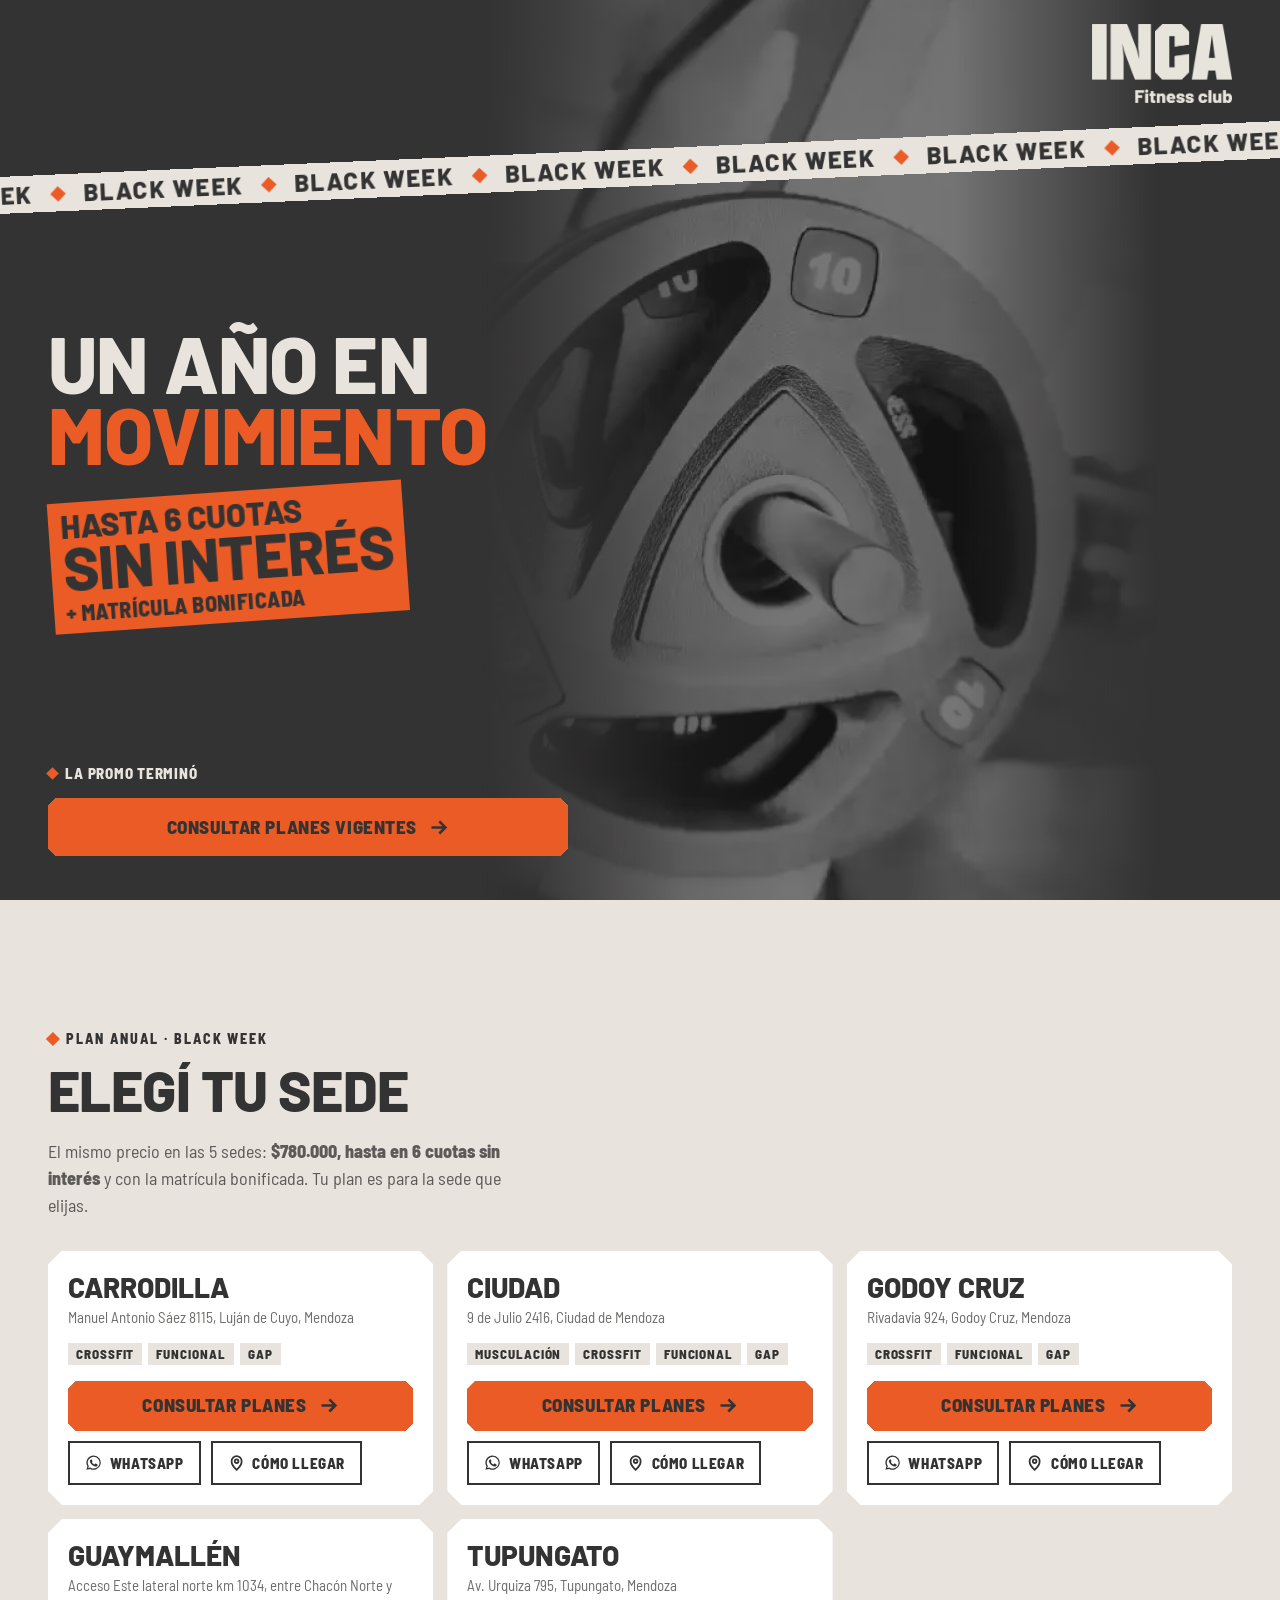
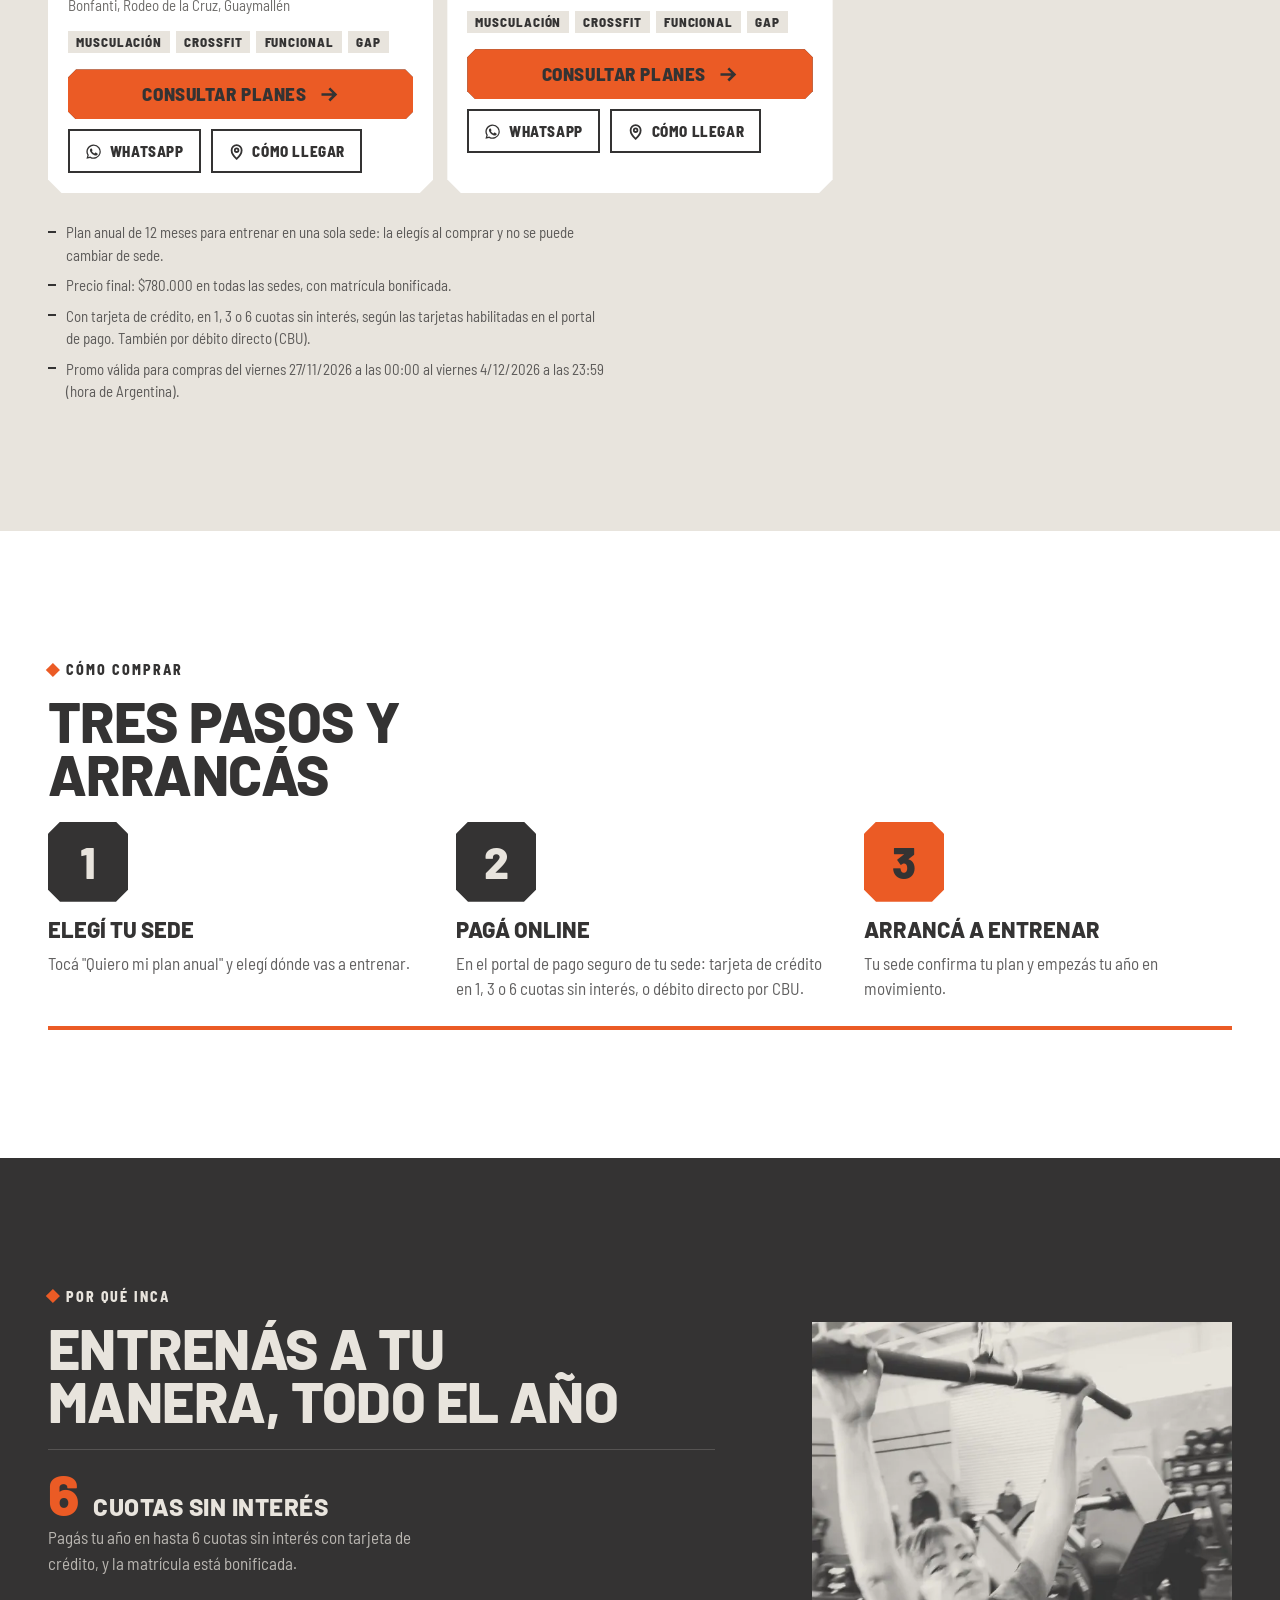
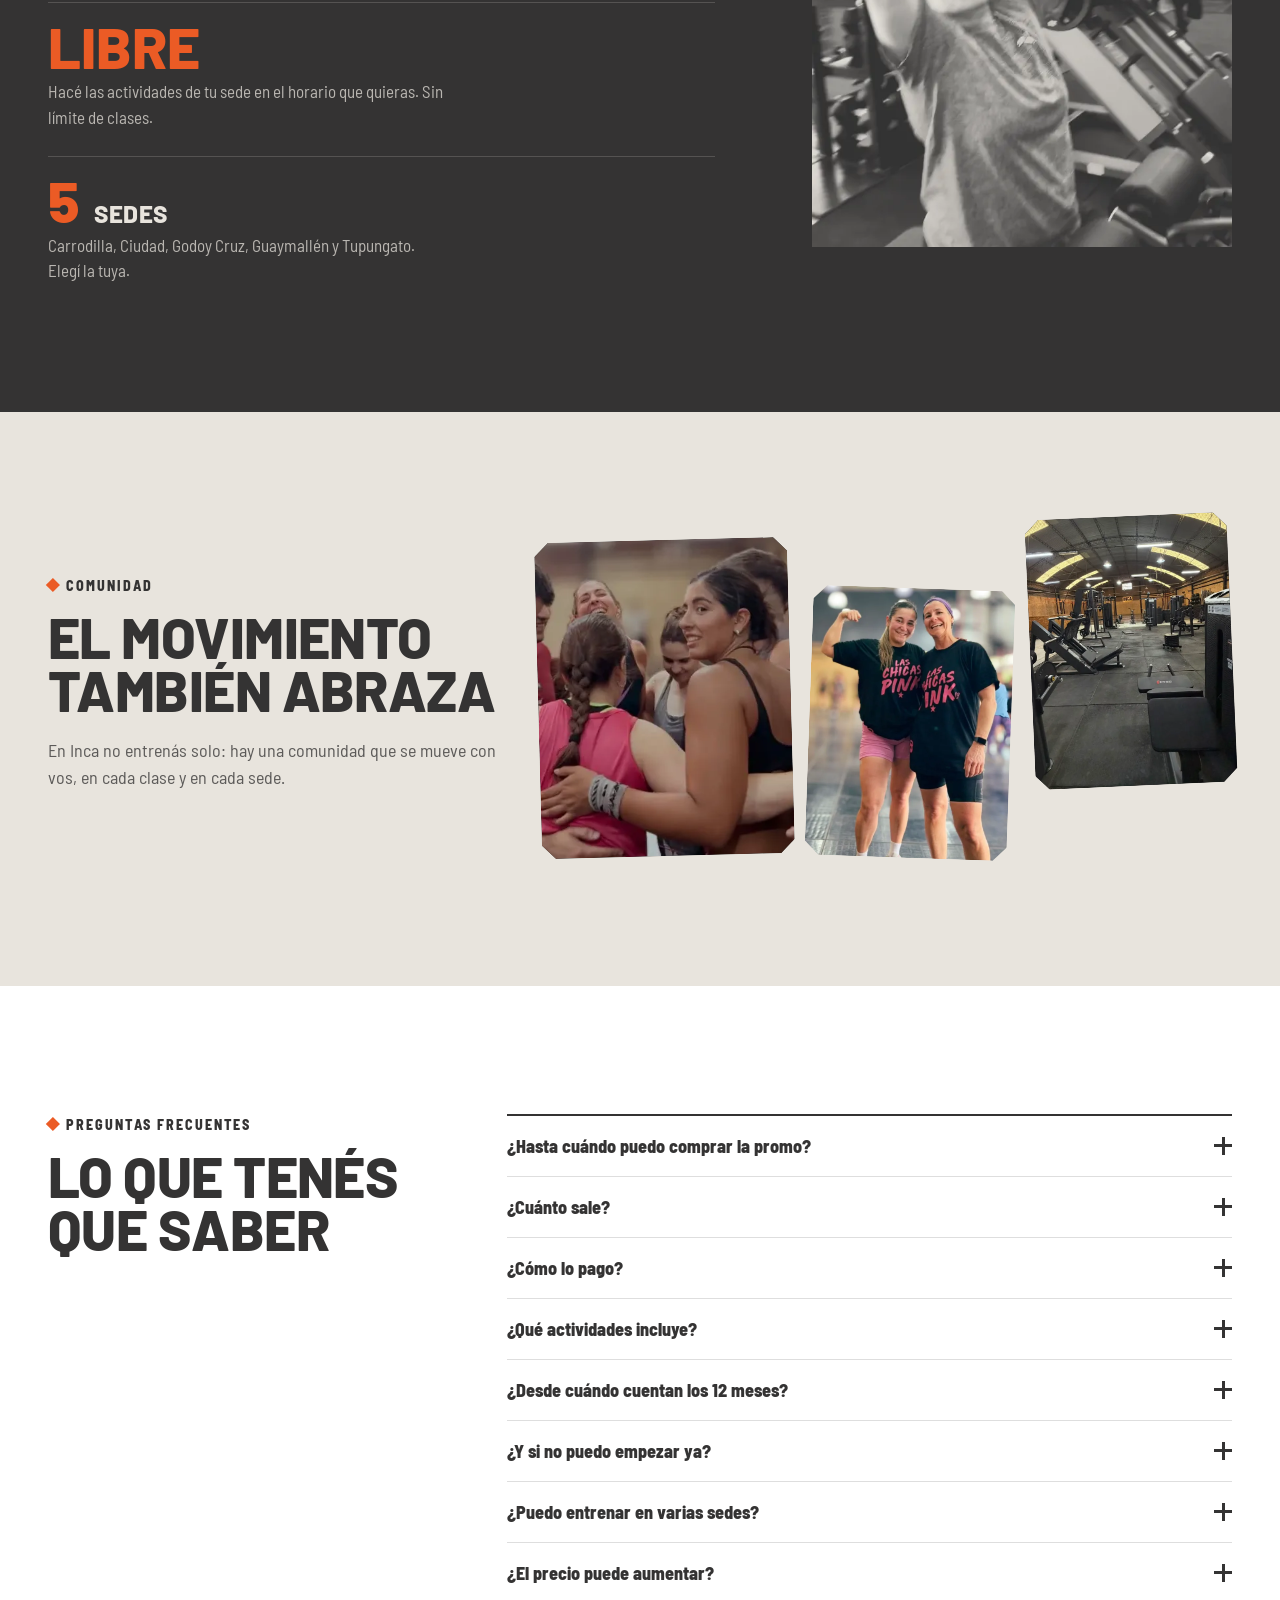
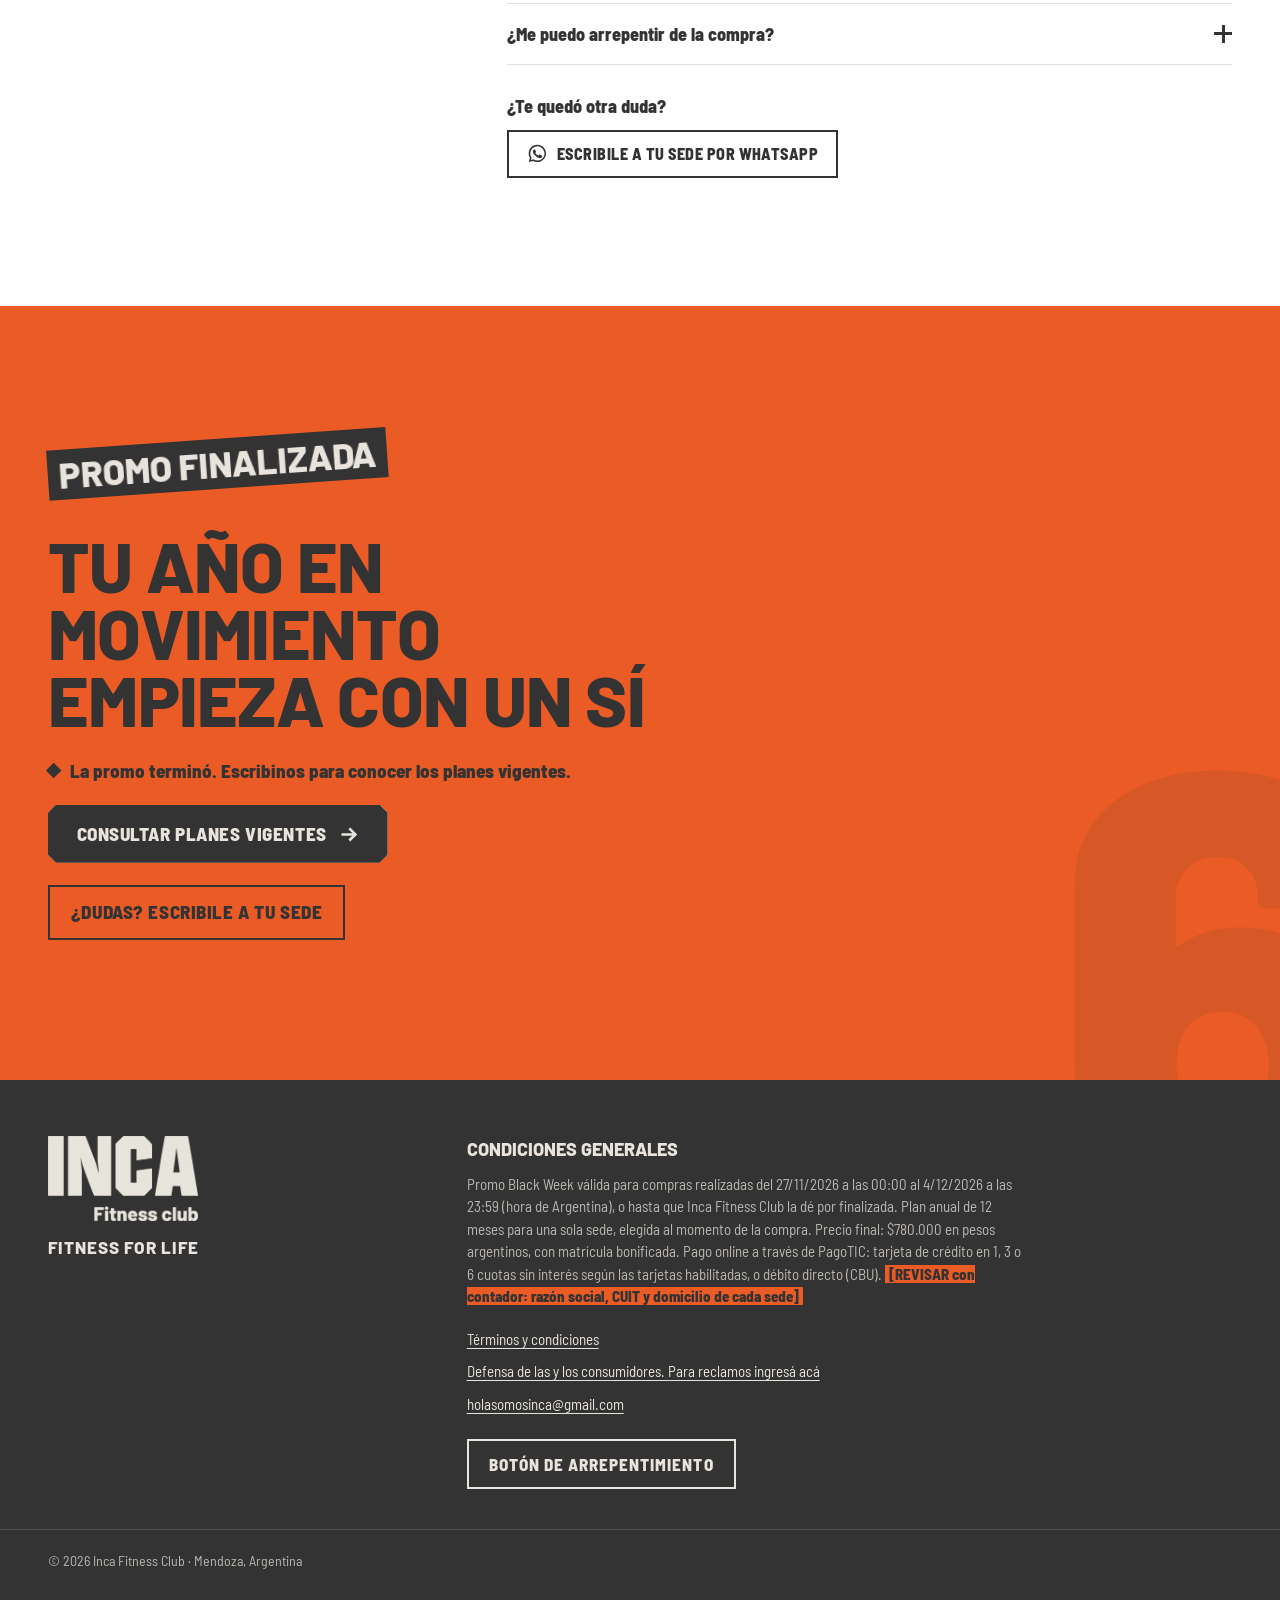
==== commit c1d51a0f: "Add files via upload" ====
--- a/index.html
+++ b/index.html
@@ -3,8 +3,8 @@
 <head>
   <meta charset="utf-8">
   <meta name="viewport" content="width=device-width, initial-scale=1, viewport-fit=cover">
-  <title>Plan anual · Promo Cyber Week · Inca Fitness Club</title>
-  <meta name="description" content="Plan anual de Inca Fitness Club: 365 días de entrenamiento y movimiento en un solo pago, con 2 meses de regalo. Promo Cyber Week hasta el 30/11 a las 21 h.">
+  <title>Plan anual · Black Week · Inca Fitness Club</title>
+  <meta name="description" content="Black Week en Inca Fitness Club: plan anual con matrícula bonificada y hasta 6 cuotas sin interés. Del viernes 27/11 al viernes 4/12 en las 5 sedes de Mendoza.">
   <meta name="theme-color" content="#343333">
   <link rel="canonical" href="https://promociones.incafitnessclub.com/">
 
@@ -12,13 +12,13 @@
   <meta property="og:type" content="website">
   <meta property="og:locale" content="es_AR">
   <meta property="og:site_name" content="Inca Fitness Club">
-  <meta property="og:title" content="Plan anual Inca · 365 días de entrenamiento y movimiento">
-  <meta property="og:description" content="Un solo pago y 2 meses de regalo. Promo Cyber Week hasta el 30/11 a las 21 h en las 5 sedes de Mendoza.">
+  <meta property="og:title" content="Black Week Inca · Un año en movimiento">
+  <meta property="og:description" content="Plan anual con matrícula bonificada y hasta 6 cuotas sin interés. Del 27/11 al 4/12 en las 5 sedes de Mendoza.">
   <meta property="og:url" content="https://promociones.incafitnessclub.com/">
   <meta property="og:image" content="https://promociones.incafitnessclub.com/assets/img/og-imagen.jpg">
   <meta property="og:image:width" content="1200">
   <meta property="og:image:height" content="630">
-  <meta property="og:image:alt" content="Plan anual de Inca Fitness Club: 365 días de entrenamiento y movimiento">
+  <meta property="og:image:alt" content="Black Week Inca: un año en movimiento, hasta 6 cuotas sin interés">
   <meta name="twitter:card" content="summary_large_image">
 
   <link rel="icon" type="image/png" sizes="32x32" href="assets/img/favicon-32.png">
@@ -29,10 +29,10 @@
   <link rel="preload" href="assets/fonts/barlow-semi-condensed-800.woff2" as="font" type="font/woff2" crossorigin>
   <link rel="preload" href="assets/fonts/barlow-semi-condensed-600.woff2" as="font" type="font/woff2" crossorigin>
   <link rel="preload" href="assets/video/inca-sede-poster.webp" as="image" type="image/webp">
-  <link rel="stylesheet" href="css/styles.css?v=2">
+  <link rel="stylesheet" href="css/styles.css?v=3">
   <script>document.documentElement.className=document.documentElement.className.replace('no-js','js');</script>
-  <script src="promos.js?v=2" defer></script>
-  <script src="js/main.js?v=2" defer></script>
+  <script src="promos.js?v=3" defer></script>
+  <script src="js/main.js?v=3" defer></script>
 </head>
 <body>
 
@@ -48,20 +48,31 @@
   </div>
 
   <div class="portada__inner wrap">
-    <img class="portada__logo" src="assets/img/logo-inca-crema.webp" width="640" height="361" alt="Inca Fitness Club">
+    <div class="portada__top">
+      <img class="portada__logo" src="assets/img/logo-inca-crema.webp" width="640" height="361" alt="Inca Fitness Club">
+    </div>
+
+    <!-- Cinta "Black Week" de lado a lado: el texto se repite y se desliza -->
+    <p class="sr-only" data-cinta-sr>Promo Black Week</p>
+    <div class="cinta" aria-hidden="true">
+      <div class="cinta__pista" data-cinta>
+        <span>Black Week</span><span>Black Week</span><span>Black Week</span><span>Black Week</span><span>Black Week</span><span>Black Week</span>
+        <span>Black Week</span><span>Black Week</span><span>Black Week</span><span>Black Week</span><span>Black Week</span><span>Black Week</span>
+      </div>
+    </div>
 
     <div class="portada__centro">
-      <p class="ceja" data-ceja>Promo Cyber Week</p>
-      <h1 class="portada__titulo">
-        <span class="portada__num" data-gigante>365</span>
-        <span class="portada__txt" data-titular>días de entrenamiento y movimiento</span>
-      </h1>
-      <p class="sello portada__sello" aria-hidden="true"><span class="sello__a" data-sello-a>2 meses de regalo</span><span class="sello__b" data-sello-b>Pagás 10, entrenás 12</span></p>
+      <h1 class="portada__titulo" data-titular><span class="linea">Un año en</span> <span class="linea golpe">movimiento</span></h1>
+      <p class="oferta">
+        <span class="oferta__arriba" data-oferta-arriba>Hasta 6 cuotas</span>
+        <span class="oferta__grande" data-oferta-grande>sin interés</span>
+        <span class="oferta__abajo" data-oferta-abajo>+ Matrícula bonificada</span>
+      </p>
     </div>
 
     <div class="portada__accion">
       <div class="contador" data-contador>
-        <p class="contador__label" data-contador-label>Termina el lunes 30/11 · 21:00</p>
+        <p class="contador__label" data-contador-label>Del viernes 27/11 al viernes 4/12</p>
         <div class="contador__cajas" data-contador-cajas hidden aria-hidden="true">
           <span class="contador__caja"><b data-c="d">0</b><small>días</small></span>
           <span class="contador__caja"><b data-c="h">00</b><small>horas</small></span>
@@ -81,34 +92,33 @@
 <main>
 
 <!-- =====================================================================
-     2. SEDES Y PRECIOS · Se arman desde promos.js
+     2. SEDES · Se arman desde promos.js
      ===================================================================== -->
 <section class="seccion seccion--crema" id="sedes" aria-labelledby="titulo-sedes">
   <div class="wrap">
-    <p class="ceja" data-reveal>Plan anual · 12 meses</p>
+    <p class="ceja" data-reveal>Plan anual · Black Week</p>
     <h2 class="titulo" id="titulo-sedes" data-titulo><span>Elegí tu sede</span></h2>
-    <p class="seccion__intro" data-reveal>Un solo pago por todo el año. El precio depende de la sede y tu plan es para la sede que elijas.</p>
+    <p class="seccion__intro" data-reveal>El mismo precio en las 5 sedes: <strong>$780.000, hasta en 6 cuotas sin interés</strong> y con la matrícula bonificada. Tu plan es para la sede que elijas.</p>
     <ul class="sedes" data-sedes data-stagger></ul>
     <noscript>
       <ul class="sedes">
-        <li class="sede"><div><h3 class="sede__nombre">Ciudad</h3><p class="sede__dir">9 de Julio 2416, Ciudad de Mendoza</p></div><p class="sede__precio"><span class="sede__monto">$650.000</span> <span class="sede__ahorro">Ahorrás $130.000</span></p><p><a class="boton-linea" href="https://wa.me/5492615594981">WhatsApp</a></p></li>
-        <li class="sede"><div><h3 class="sede__nombre">Godoy Cruz</h3><p class="sede__dir">Rivadavia 924, Godoy Cruz, Mendoza</p></div><p class="sede__precio"><span class="sede__monto">$600.000</span> <span class="sede__ahorro">Ahorrás $120.000</span></p><p><a class="boton-linea" href="https://wa.me/5492617718102">WhatsApp</a></p></li>
-        <li class="sede"><div><h3 class="sede__nombre">Guaymallén</h3><p class="sede__dir">Acceso Este lateral norte km 1034, entre Chacón Norte y Bonfanti, Rodeo de la Cruz, Guaymallén</p></div><p class="sede__precio"><span class="sede__monto">$650.000</span> <span class="sede__ahorro">Ahorrás $130.000</span></p><p><a class="boton-linea" href="https://wa.me/5492617474236">WhatsApp</a></p></li>
-        <li class="sede"><div><h3 class="sede__nombre">Carrodilla</h3><p class="sede__dir">Manuel Antonio Sáez 8115, Luján de Cuyo, Mendoza</p></div><p class="sede__precio"><span class="sede__monto">$600.000</span> <span class="sede__ahorro">Ahorrás $120.000</span></p><p><a class="boton-linea" href="https://wa.me/5492612533809">WhatsApp</a></p></li>
-        <li class="sede"><div><h3 class="sede__nombre">Tupungato</h3><p class="sede__dir">Av. Urquiza 795, Tupungato, Mendoza</p></div><p class="sede__precio"><span class="sede__monto">$650.000</span> <span class="sede__ahorro">Ahorrás $130.000</span></p><p><a class="boton-linea" href="https://wa.me/5492622444784">WhatsApp</a></p></li>
+        <li class="sede"><div><h3 class="sede__nombre">Carrodilla</h3><p class="sede__dir">Manuel Antonio Sáez 8115, Luján de Cuyo, Mendoza</p></div><p class="chips"><span class="chip">CrossFit</span> <span class="chip">Funcional</span> <span class="chip">GAP</span></p><p><a class="btn btn--compacto" href="https://incafitnessclubazcurra.paypertic.com.ar"><span class="btn__txt">Quiero mi plan anual</span></a> <a class="boton-linea" href="https://wa.me/5492612533809">WhatsApp</a></p></li>
+        <li class="sede"><div><h3 class="sede__nombre">Ciudad</h3><p class="sede__dir">9 de Julio 2416, Ciudad de Mendoza</p></div><p class="chips"><span class="chip">Musculación</span> <span class="chip">CrossFit</span> <span class="chip">Funcional</span> <span class="chip">GAP</span></p><p><a class="btn btn--compacto" href="https://incafitnessclubimpl.paypertic.com.ar"><span class="btn__txt">Quiero mi plan anual</span></a> <a class="boton-linea" href="https://wa.me/5492615594981">WhatsApp</a></p></li>
+        <li class="sede"><div><h3 class="sede__nombre">Godoy Cruz</h3><p class="sede__dir">Rivadavia 924, Godoy Cruz, Mendoza</p></div><p class="chips"><span class="chip">CrossFit</span> <span class="chip">Funcional</span> <span class="chip">GAP</span></p><p><a class="btn btn--compacto" href="https://incafitnessclubtriada.paypertic.com.ar"><span class="btn__txt">Quiero mi plan anual</span></a> <a class="boton-linea" href="https://wa.me/5492617718102">WhatsApp</a></p></li>
+        <li class="sede"><div><h3 class="sede__nombre">Guaymallén</h3><p class="sede__dir">Acceso Este lateral norte km 1034, entre Chacón Norte y Bonfanti, Rodeo de la Cruz, Guaymallén</p></div><p class="chips"><span class="chip">Musculación</span> <span class="chip">CrossFit</span> <span class="chip">Funcional</span> <span class="chip">GAP</span></p><p><a class="btn btn--compacto" href="https://incafitnessclubdreamfit.paypertic.com.ar"><span class="btn__txt">Quiero mi plan anual</span></a> <a class="boton-linea" href="https://wa.me/5492617474236">WhatsApp</a></p></li>
+        <li class="sede"><div><h3 class="sede__nombre">Tupungato</h3><p class="sede__dir">Av. Urquiza 795, Tupungato, Mendoza</p></div><p class="chips"><span class="chip">Musculación</span> <span class="chip">CrossFit</span> <span class="chip">Funcional</span> <span class="chip">GAP</span></p><p><a class="btn btn--compacto" href="https://incafitnessclub.paypertic.com.ar"><span class="btn__txt">Quiero mi plan anual</span></a> <a class="boton-linea" href="https://wa.me/5492622444784">WhatsApp</a></p></li>
       </ul>
     </noscript>
 
     <ul class="condiciones" data-condiciones data-reveal>
-      <li>El plan es para entrenar en una sola sede: la elegís al comprar y no se puede cambiar de sede.</li>
-      <li>Incluye todas las actividades de tu sede, en el horario que quieras y sin límite de clases.</li>
-      <li>Se paga en un solo pago, por transferencia o con tarjeta de crédito.</li>
-      <li>El ahorro se calcula contra 12 meses de cuota mensual al valor de hoy.</li>
-      <li>Promo válida para compras hasta el lunes 30/11/2026 a las 21 h (hora de Argentina).</li>
+      <li>Plan anual de 12 meses para entrenar en una sola sede: la elegís al comprar y no se puede cambiar de sede.</li>
+      <li>Precio final: $780.000 en todas las sedes, con matrícula bonificada.</li>
+      <li>Con tarjeta de crédito, en 1, 3 o 6 cuotas sin interés, según las tarjetas habilitadas en el portal de pago. También por débito directo (CBU).</li>
+      <li>Promo válida para compras del viernes 27/11/2026 a las 00:00 al viernes 4/12/2026 a las 23:59 (hora de Argentina).</li>
     </ul>
   </div>
 </section>
-<!-- /SEDES Y PRECIOS -->
+<!-- /SEDES -->
 
 <!-- =====================================================================
      3. CÓMO COMPRAR [REVISAR: confirmar el paso 3 con las sedes]
@@ -121,17 +131,17 @@
       <li class="paso" data-reveal="izq">
         <span class="paso__num" aria-hidden="true">1</span>
         <h3 class="paso__titulo">Elegí tu sede</h3>
-        <p>Tocá "Quiero mi plan anual" y elegí dónde vas a entrenar. Ahí ves tu precio.</p>
+        <p>Tocá "Quiero mi plan anual" y elegí dónde vas a entrenar.</p>
       </li>
       <li class="paso" data-reveal="izq">
         <span class="paso__num" aria-hidden="true">2</span>
-        <h3 class="paso__titulo">Pagá en un solo pago</h3>
-        <p>Por transferencia al alias de tu sede o con tarjeta de crédito.</p>
+        <h3 class="paso__titulo">Pagá online</h3>
+        <p>En el portal de pago seguro de tu sede: tarjeta de crédito en 1, 3 o 6 cuotas sin interés, o débito directo por CBU.</p>
       </li>
       <li class="paso" data-reveal="izq">
         <span class="paso__num" aria-hidden="true">3</span>
         <h3 class="paso__titulo">Arrancá a entrenar</h3>
-        <p>Si transferiste, mandá el comprobante por WhatsApp y tu sede confirma tu plan.</p>
+        <p>Tu sede confirma tu plan y empezás tu año en movimiento.</p>
       </li>
     </ol>
     <span class="pasos__linea" aria-hidden="true" data-linea></span>
@@ -149,20 +159,20 @@
       <h2 class="titulo" id="titulo-porque" data-titulo><span>Entrenás a tu manera, todo el año</span></h2>
       <ul class="beneficios" data-stagger>
         <li class="beneficio" data-reveal>
-          <p class="beneficio__num"><span data-count="12">12</span><small>meses</small></p>
-          <p>Un año entero de entrenamiento con un solo pago. Sin cuotas y sin aumentos.</p>
+          <p class="beneficio__num"><span data-count="6">6</span><small>cuotas sin interés</small></p>
+          <p>Pagás tu año en hasta 6 cuotas sin interés con tarjeta de crédito, y la matrícula está bonificada.</p>
         </li>
         <li class="beneficio" data-reveal>
           <p class="beneficio__num"><span>Libre</span></p>
-          <p>Hacé la actividad que quieras, en el horario que quieras, en tu sede. Sin límite de clases.</p>
+          <p>Hacé las actividades de tu sede en el horario que quieras. Sin límite de clases.</p>
         </li>
         <li class="beneficio" data-reveal>
           <p class="beneficio__num"><span data-count="5">5</span><small>sedes</small></p>
-          <p>Ciudad, Godoy Cruz, Guaymallén, Carrodilla y Tupungato. Elegí la tuya.</p>
+          <p>Carrodilla, Ciudad, Godoy Cruz, Guaymallén y Tupungato. Elegí la tuya.</p>
         </li>
       </ul>
     </div>
-    <figure class="porque__foto chaflan" data-reveal>
+    <figure class="porque__foto" data-reveal>
       <picture>
         <source media="(min-width: 700px)" srcset="assets/img/hero-entrena-1080.webp">
         <img src="assets/img/hero-entrena-640.webp" width="1080" height="1350" alt="Entrenamiento con polea alta en una sede de Inca" loading="lazy">
@@ -215,19 +225,19 @@
     <div class="faq__lista" data-reveal>
       <details class="pregunta">
         <summary>¿Hasta cuándo puedo comprar la promo?</summary>
-        <p>Hasta el lunes 30/11 a las 21 h (hora de Argentina). Después vuelven los precios habituales.</p>
+        <p>Del viernes 27/11 a las 00:00 al viernes 4/12 a las 23:59 (hora de Argentina).</p>
       </details>
       <details class="pregunta">
         <summary>¿Cuánto sale?</summary>
-        <p>En Ciudad, Guaymallén y Tupungato, $650.000. En Godoy Cruz y Carrodilla, $600.000. Es un solo pago por los 12 meses.</p>
-      </details>
-      <details class="pregunta">
-        <summary>¿Cuánto ahorro?</summary>
-        <p>Pagás el equivalente a 10 meses de cuota y entrenás 12. Comparado con pagar 12 meses de cuota al valor de hoy, ahorrás $130.000 en Ciudad, Guaymallén y Tupungato, y $120.000 en Godoy Cruz y Carrodilla.</p>
-      </details>
-      <details class="pregunta">
-        <summary>¿Cómo pago?</summary>
-        <p>En un solo pago: por transferencia al alias de tu sede o con tarjeta de crédito.</p>
+        <p>$780.000 en todas las sedes, por los 12 meses, con la matrícula bonificada. Equivale a $65.000 por mes, con el precio congelado todo el año.</p>
+      </details>
+      <details class="pregunta">
+        <summary>¿Cómo lo pago?</summary>
+        <p>Online, en el portal de pago seguro de tu sede. Con tarjeta de crédito en 1, 3 o 6 cuotas sin interés (6 cuotas de $130.000), según las tarjetas que acepte el portal. O con débito directo por CBU.</p>
+      </details>
+      <details class="pregunta">
+        <summary>¿Qué actividades incluye?</summary>
+        <p>Todas las de tu sede, en el horario que quieras y sin límite de clases. Carrodilla y Godoy Cruz: CrossFit, Funcional y GAP. Ciudad, Guaymallén y Tupungato: Musculación, CrossFit, Funcional y GAP.</p>
       </details>
       <details class="pregunta">
         <summary>¿Desde cuándo cuentan los 12 meses?</summary>
@@ -238,12 +248,12 @@
         <p><span class="completar">[COMPLETAR: si se puede arrancar más adelante y hasta qué fecha]</span></p>
       </details>
       <details class="pregunta">
-        <summary>¿Qué actividades incluye?</summary>
-        <p>Todas las de tu sede: hacés la actividad que quieras, en el horario que quieras y sin límite de clases. Si querés saber qué hay en tu sede, escribile por WhatsApp.</p>
-      </details>
-      <details class="pregunta">
         <summary>¿Puedo entrenar en varias sedes?</summary>
         <p>No. El plan es para la sede que elegís al comprar y no se puede ir a entrenar a otra.</p>
+      </details>
+      <details class="pregunta">
+        <summary>¿El precio puede aumentar?</summary>
+        <p>No. El total del plan queda fijo por los 12 meses, aunque lo pagues en cuotas.</p>
       </details>
       <details class="pregunta">
         <summary>¿Me puedo arrepentir de la compra?</summary>
@@ -265,11 +275,11 @@
      7. CIERRE (bloque naranja)
      ===================================================================== -->
 <section class="cierre" aria-labelledby="titulo-cierre" data-cierre>
-  <span class="cierre__gigante" aria-hidden="true" data-deriva>365</span>
+  <span class="cierre__gigante" aria-hidden="true" data-deriva>6</span>
   <div class="wrap cierre__inner">
-    <p class="sello sello--carbon" data-sello aria-hidden="true"><span class="sello__a" data-sello-cierre>Hasta el lunes 30/11 · 21:00</span></p>
-    <h2 class="titulo cierre__titulo" id="titulo-cierre" data-titulo><span>Tu año de movimiento empieza con un sí</span></h2>
-    <p class="estado estado--cierre" data-estado aria-live="polite">Promo válida hasta el lunes 30/11 a las 21 h.</p>
+    <p class="sello sello--carbon" data-sello aria-hidden="true"><span class="sello__a" data-sello-cierre>Hasta el viernes 4/12 · 23:59</span></p>
+    <h2 class="titulo cierre__titulo" id="titulo-cierre" data-titulo><span>Tu año en movimiento empieza con un sí</span></h2>
+    <p class="estado estado--cierre" data-estado aria-live="polite">Promo válida del viernes 27/11 al viernes 4/12.</p>
     <a class="btn btn--carbon" href="#sedes" data-abrir-sedes>
       <span class="btn__txt" data-cta-texto>Quiero mi plan anual</span>
       <svg class="btn__flecha" viewBox="0 0 24 24" fill="none" stroke="currentColor" stroke-width="3" aria-hidden="true"><path d="M4 12h15M13 5l7 7-7 7"/></svg>
@@ -292,7 +302,7 @@
     </div>
     <div class="pie__legal">
       <h2 class="pie__titulo">Condiciones generales</h2>
-      <p>Promo válida para compras realizadas hasta el 30/11/2026 a las 21 h (hora de Argentina), o hasta que Inca Fitness Club la dé por finalizada. Plan anual de 12 meses para una sola sede, elegida al momento de la compra, en un solo pago por transferencia o con tarjeta de crédito. Precio final en pesos argentinos: $650.000 en Ciudad, Guaymallén y Tupungato; $600.000 en Godoy Cruz y Carrodilla. El ahorro informado se calcula contra 12 cuotas mensuales al valor vigente ($65.000 y $60.000 respectivamente). <span class="completar">[REVISAR con contador: razón social, CUIT y domicilio]</span></p>
+      <p>Promo Black Week válida para compras realizadas del 27/11/2026 a las 00:00 al 4/12/2026 a las 23:59 (hora de Argentina), o hasta que Inca Fitness Club la dé por finalizada. Plan anual de 12 meses para una sola sede, elegida al momento de la compra. Precio final: $780.000 en pesos argentinos, con matrícula bonificada. Pago online a través de PagoTIC: tarjeta de crédito en 1, 3 o 6 cuotas sin interés según las tarjetas habilitadas, o débito directo (CBU). <span class="completar">[REVISAR con contador: razón social, CUIT y domicilio de cada sede]</span></p>
       <ul class="pie__links">
         <li><a href="terminos.html">Términos y condiciones</a></li>
         <li><a href="https://www.argentina.gob.ar/produccion/defensadelconsumidor/formulario" rel="noopener" target="_blank">Defensa de las y los consumidores. Para reclamos ingresá acá</a></li>
@@ -308,14 +318,14 @@
 <!-- Barra fija del celular (aparece al bajar, cuando el botón de arriba ya no se ve) -->
 <div class="barra" data-barra>
   <div class="barra__texto">
-    <strong>Plan anual</strong>
-    <span data-barra-precio>Un solo pago · 2 meses de regalo</span>
+    <strong>Plan anual · Black Week</strong>
+    <span data-barra-precio>Hasta 6 cuotas sin interés</span>
   </div>
   <a class="btn btn--chico" href="#sedes" data-abrir-sedes><span class="btn__txt">Quiero mi plan</span></a>
 </div>
 
 <!-- =====================================================================
-     HOJA DE COMPRA: 1) elegir sede → 2) precio → 3) forma de pago
+     HOJA DE COMPRA: 1) elegir sede → 2) ver el plan de esa sede y pagar
      ===================================================================== -->
 <dialog class="hoja" id="hoja-compra" aria-labelledby="v-sedes-titulo">
   <div class="hoja__cabeza">
@@ -331,13 +341,11 @@
 
   <section class="vista" data-vista="sedes">
     <h2 class="vista__titulo" id="v-sedes-titulo" tabindex="-1">¿En qué sede vas a entrenar?</h2>
-    <ul class="sede-lista" data-sede-lista></ul>
+    <ul class="eleccion-lista" data-sede-lista></ul>
     <p class="vista__nota">Tu plan vale solo para la sede que elijas.</p>
   </section>
 
   <section class="vista" data-vista="precio" hidden></section>
-  <section class="vista" data-vista="pago" hidden></section>
-  <section class="vista" data-vista="final" hidden></section>
 </dialog>
 
 <!-- Hoja para elegir sede y escribir por WhatsApp -->
--- a/css/styles.css
+++ b/css/styles.css
@@ -116,17 +116,32 @@
 .portada__fondo{position:absolute;inset:0;z-index:-1;background:var(--carbon)}
 .portada__fondo video{width:100%;height:100%;object-fit:cover;filter:grayscale(1) contrast(1.1) brightness(.4)}
 /* Velo carbón: más oscuro donde va el texto, para que se lea siempre
-   (medido cuadro por cuadro: el 365 naranja queda con contraste 3:1 o más) */
+   (medido cuadro por cuadro: el naranja grande queda con contraste 3:1 o más) */
 .portada__fondo::after{content:"";position:absolute;inset:0;background:linear-gradient(180deg,rgba(52,51,51,.5) 0%,rgba(52,51,51,.78) 22%,rgba(52,51,51,.84) 55%,rgba(52,51,51,.93) 100%)}
-.portada__inner{display:flex;flex-direction:column;gap:clamp(10px,2.2svh,24px);padding-block:clamp(12px,2.4svh,26px) calc(clamp(14px,2.6svh,28px) + env(safe-area-inset-bottom))}
-.portada__logo{width:124px;height:auto;flex:none}                   /* manual: nunca menos de 120 de ancho */
-.portada__centro{flex:1;display:flex;flex-direction:column;justify-content:center;align-items:flex-start;gap:clamp(8px,1.6svh,16px)}
-.portada__titulo{font-family:var(--font-display);font-weight:800;text-transform:uppercase}
-.portada__num{display:block;color:var(--naranja);font-size:min(46vw,22svh);line-height:.8;letter-spacing:-.045em;margin-left:-.05em;padding-top:.04em}
-.portada__txt{display:block;font-size:min(8.2vw,5.4svh);line-height:.94;letter-spacing:-.005em;margin-top:.3em;max-width:14ch}
-.portada__sello{margin-top:6px}
+.portada__inner{display:flex;flex-direction:column;gap:clamp(8px,1.8svh,20px);padding-block:clamp(10px,2svh,22px) calc(clamp(14px,2.6svh,28px) + env(safe-area-inset-bottom))}
+.portada__top{display:flex;justify-content:flex-end}
+.portada__logo{width:120px;height:auto;flex:none}                   /* manual: nunca menos de 120 de ancho */
+
+/* Cinta "Black Week": de lado a lado, inclinada como el sello, con el texto que se repite */
+/* El margen de arriba crece con el ancho: cuanto más ancha la pantalla, más sube la punta derecha de la cinta */
+.cinta{position:relative;z-index:1;width:120vw;margin:max(clamp(4px,1.2svh,12px),calc(4vw - 8px)) calc(50% - 60vw) clamp(4px,1.2svh,12px);transform:rotate(var(--tilt));background:var(--crema);color:var(--carbon);overflow:hidden;padding:.42em 0 .36em}
+.cinta__pista{display:flex;width:max-content}
+.cinta__pista span{display:inline-flex;align-items:center;font-family:var(--font-display);font-weight:800;font-size:clamp(1.125rem,5vw,1.5rem);line-height:1;letter-spacing:.06em;text-transform:uppercase;white-space:nowrap}
+.cinta__pista span::after{content:"";width:.45em;height:.45em;margin:0 .85em;background:var(--naranja);transform:rotate(45deg)}
+@media (prefers-reduced-motion:no-preference){.cinta__pista{animation:cinta 28s linear infinite}}
+@keyframes cinta{to{transform:translateX(-50%)}}
+
+.portada__centro{flex:1;display:flex;flex-direction:column;justify-content:center;align-items:flex-start;gap:clamp(12px,2.6svh,26px)}
+.portada__titulo{font-family:var(--font-display);font-weight:800;text-transform:uppercase;font-size:min(14.4vw,8.4svh);line-height:.9;letter-spacing:-.01em}
+.portada__titulo .linea{display:block}
+.portada__titulo .golpe{color:var(--naranja)}
+
+/* La oferta: bloque naranja inclinado, con "sin interés" como lo más grande */
+.oferta{display:inline-flex;flex-direction:column;align-items:flex-start;margin:6px 0 0 4px;padding:.5em .7em .6em;background:var(--naranja);color:var(--carbon);font-family:var(--font-display);font-weight:800;text-transform:uppercase;line-height:.92;transform:rotate(var(--tilt));transform-origin:20% 60%}
+.oferta__arriba{font-size:max(1.1875rem,min(6.6vw,3.9svh))}
+.oferta__grande{font-size:max(1.75rem,min(12.6vw,7.4svh));letter-spacing:-.01em}
+.oferta__abajo{font-family:var(--font-body);font-size:max(1.1875rem,min(5.4vw,3.3svh));letter-spacing:.02em;margin-top:.32em}
 .portada__accion{display:grid;gap:clamp(10px,1.8svh,16px)}
-@media (max-height:640px){.portada .sello__b{display:none}}
 
 /* Contador hasta el cierre de la promo */
 .contador{display:grid;gap:8px}
@@ -139,27 +154,34 @@
 .contador__caja small{font-size:.8125rem;font-weight:600;color:var(--muted-dark)}
 
 @media (min-width:900px){
-  .portada__inner{display:grid;grid-template-columns:minmax(0,1fr) minmax(0,.75fr);grid-template-rows:auto 1fr auto;column-gap:clamp(40px,6vw,96px);padding-block:28px 44px}
-  .portada__logo{width:150px}
+  .portada__inner{position:relative;z-index:1;display:grid;grid-template-columns:minmax(0,1fr) minmax(0,.7fr);grid-template-rows:auto auto 1fr auto;column-gap:clamp(40px,6vw,96px);padding-block:24px 44px}
   .portada__inner > *{grid-column:1}
+  .portada__inner > .portada__top,.portada__inner > .cinta{grid-column:1 / -1}
+  .portada__logo{width:140px}
+  /* En pantallas anchas la cinta se inclina menos, para no pisar el logo */
+  .cinta{transform:rotate(-2.5deg);margin-block:30px 6px}
   .portada__accion{max-width:520px}
-  .portada__txt{max-width:16ch}
-  .portada__sello{margin-top:14px}
-  /* En la compu el video va enmarcado a la derecha, sin texto encima */
-  .portada__fondo{--c:var(--chaflan-lg);inset:auto;z-index:0;top:50%;right:max(var(--gutter),calc((100vw - var(--maxw)) / 2));height:min(84vh,780px);aspect-ratio:9/16;translate:0 -50%;clip-path:polygon(var(--c) 0,calc(100% - var(--c)) 0,100% var(--c),100% calc(100% - var(--c)),calc(100% - var(--c)) 100%,var(--c) 100%,0 calc(100% - var(--c)),0 var(--c))}
-  .portada__fondo video{filter:grayscale(1) contrast(1.05) brightness(.9)}
-  .portada__fondo::after{background:rgba(52,51,51,.18)}
-  .portada__inner{position:relative;z-index:1}
-}
-
-/* Firma: el 365 entra deslizándose, el sello cae y el botón da un empujón.
+  .portada__titulo{font-size:clamp(3.4rem,6.2vw,5.8rem)}
+  .oferta__arriba{font-size:2rem}
+  .oferta__grande{font-size:3.75rem}
+  .oferta__abajo{font-size:1.375rem}
+  /* En la compu el video va en un panel alto a la derecha, casi a su tamaño real
+     (así no se pixela), con los bordes difuminados para que se funda con el fondo y el texto */
+  .portada__fondo{inset:0 auto 0 calc(64% - 37.5vh);height:100%;aspect-ratio:3/4;-webkit-mask-image:linear-gradient(90deg,transparent 0%,#000 30%,#000 70%,transparent 100%);mask-image:linear-gradient(90deg,transparent 0%,#000 30%,#000 70%,transparent 100%)}
+  .portada__fondo video{filter:grayscale(1) contrast(1.1) brightness(.6)}
+  .portada__fondo::after{background:linear-gradient(90deg,rgba(52,51,51,.72) 0%,rgba(52,51,51,.35) 45%,rgba(52,51,51,.35) 100%)}
+}
+
+/* Firma: "movimiento" sube a su lugar, la oferta cae como un sello y el botón da un empujón.
    El titular y el botón NO se ocultan nunca: se ven desde el primer instante. */
 @media (prefers-reduced-motion:no-preference){
-  .portada--play .portada__num{animation:num-in .8s var(--ease) both}
-  .portada--play .portada__sello{animation:sello-cae .42s var(--ease-pop) .45s both}
+  .portada--play .portada__titulo .golpe{animation:sube .7s var(--ease) both}
+  .portada--play .oferta{animation:oferta-cae .42s var(--ease-pop) .45s both}
   .portada--play .portada__btn{animation:empuje .5s var(--ease) 1s both}
 }
-@keyframes num-in{from{transform:translateY(10%) scale(.94)}to{transform:none}}
+@keyframes sube{from{transform:translateY(18%)}to{transform:none}}
+/* La oferta cae apenas inclinada: aunque la animación no corra, nunca tapa el titular */
+@keyframes oferta-cae{from{transform:rotate(-7deg) scale(1.05)}to{transform:rotate(var(--tilt)) scale(1)}}
 @keyframes sello-in{from{transform:rotate(-16deg) scale(1.8);opacity:0}to{transform:rotate(var(--tilt)) scale(1);opacity:1}}
 /* El sello de la primera pantalla nunca arranca invisible: solo cae y se acomoda */
 @keyframes sello-cae{from{transform:rotate(-14deg) scale(1.35)}to{transform:rotate(var(--tilt)) scale(1)}}
@@ -186,9 +208,16 @@
 .sede{--c:var(--chaflan);display:grid;gap:16px;align-content:start;padding:22px 20px 20px;background:var(--blanco);color:var(--carbon);clip-path:polygon(var(--c) 0,calc(100% - var(--c)) 0,100% var(--c),100% calc(100% - var(--c)),calc(100% - var(--c)) 100%,var(--c) 100%,0 calc(100% - var(--c)),0 var(--c))}
 .sede__nombre{font-family:var(--font-display);font-weight:800;text-transform:uppercase;font-size:1.75rem;line-height:1}
 .sede__dir{color:var(--gris-claro);font-size:.9375rem;line-height:1.35;margin-top:6px}
-.sede__precio{display:flex;flex-wrap:wrap;align-items:center;gap:8px 14px}
+.sede__precio{display:grid;gap:4px}
 .sede__monto{font-family:var(--font-display);font-weight:800;font-size:clamp(2.2rem,10vw,2.75rem);line-height:.9;letter-spacing:-.02em;white-space:nowrap}
-.sede__ahorro{background:var(--naranja);color:var(--carbon);font-weight:800;font-size:1.1875rem;line-height:1;padding:.3em .5em;text-transform:uppercase;letter-spacing:.02em;rotate:var(--tilt)}
+.sede__cuotas{font-weight:600;font-size:1.0625rem}
+.sede__cuotas strong{font-weight:800;text-transform:uppercase;box-shadow:inset 0 -.32em 0 var(--naranja)}
+.sede__mes{font-size:.9375rem;color:var(--gris-claro)}
+
+/* Actividades de cada sede */
+.chips{display:flex;flex-wrap:wrap;gap:6px}
+.chip{padding:.38em .62em .32em;background:var(--crema);color:var(--carbon);font-weight:800;font-size:.8125rem;line-height:1;letter-spacing:.07em;text-transform:uppercase}
+.vista .chip{background:var(--blanco)}
 .sede__acciones{display:flex;flex-wrap:wrap;gap:10px}
 .sede__acciones .btn{flex:1 1 100%}
 .boton-linea{display:inline-flex;align-items:center;gap:.5em;min-height:44px;padding:.5em 1em;border:2px solid var(--carbon);font-weight:800;font-size:.9375rem;letter-spacing:.04em;text-transform:uppercase;text-decoration:none;color:var(--carbon);background:transparent;transition:transform var(--t-hover) var(--ease)}
@@ -322,7 +351,7 @@
 .vista__titulo span{background:linear-gradient(transparent 64%,var(--naranja) 64%);padding-inline:.04em}
 .vista__nota{font-size:.9375rem;color:var(--muted)}
 :where(.vista) > p{font-size:1.0625rem}
-.vista__fila{display:flex;flex-wrap:wrap;align-items:center;justify-content:space-between;gap:4px 12px;margin-top:-8px}
+.vista__fila{display:flex;flex-wrap:wrap;align-items:center;justify-content:space-between;gap:0 12px;margin-top:-10px}
 .vista__fila p{font-weight:600;color:var(--muted)}
 .enlace{min-height:44px;border:0;background:none;padding:0;color:var(--carbon);font-weight:800;font-size:1rem;text-decoration:underline;text-decoration-thickness:2px;text-underline-offset:4px;cursor:pointer}
 
@@ -338,18 +367,25 @@
 
 /* Precio de la sede elegida */
 .precio-final{--c:var(--chaflan);display:grid;gap:6px;padding:18px 18px 16px;background:var(--blanco);clip-path:polygon(var(--c) 0,calc(100% - var(--c)) 0,100% var(--c),100% calc(100% - var(--c)),calc(100% - var(--c)) 100%,var(--c) 100%,0 calc(100% - var(--c)),0 var(--c))}
-.precio-final__antes{font-weight:600;font-size:1rem;color:var(--gris-claro)}
-.precio-final__antes s{text-decoration-thickness:2px}
 .precio-final__monto{font-family:var(--font-display);font-weight:800;font-size:clamp(3rem,17vw,4.75rem);line-height:.88;letter-spacing:-.025em;white-space:nowrap}
-.precio-final__detalle{font-weight:600;font-size:1rem}
+.precio-final__cuotas{font-weight:800;font-size:1.1875rem;line-height:1.25;margin-top:4px}
+.resalte{text-transform:uppercase;box-shadow:inset 0 -.36em 0 var(--naranja)}
+.precio-final__detalle{font-size:.9375rem;line-height:1.35;color:var(--gris-claro)}
+.sello__pre{font-family:var(--font-body);font-size:1.1875rem;letter-spacing:.02em;margin-bottom:.12em}
+.sello--mes .sello__a{font-size:1.75rem}
+/* WhatsApp de la sede, como link */
+.wa-link{display:inline-flex;align-items:center;gap:.45em;min-height:44px;color:var(--carbon);font-weight:600;font-size:1rem;text-decoration:none}
+.wa-link svg{width:22px;height:22px;flex:none}
+.wa-link strong{font-weight:800;text-decoration:underline;text-decoration-thickness:2px;text-underline-offset:3px}
 .vista .sello{justify-self:start;margin:4px 0 2px 4px}
 .incluye{display:grid;gap:10px;border-top:1px solid var(--line);padding-top:16px}
 .incluye li{display:grid;grid-template-columns:18px 1fr;gap:10px;align-items:start;line-height:1.35}
 .incluye li::before{content:"";width:12px;height:12px;margin-top:.3em;background:var(--naranja);clip-path:polygon(3px 0,9px 0,12px 3px,12px 9px,9px 12px,3px 12px,0 9px,0 3px)}
 .vista .estado{font-size:.9375rem}
 /* El botón de pago queda siempre a la vista, pegado abajo de la hoja */
-.vista__accion{position:sticky;bottom:0;z-index:1;display:grid;gap:10px;margin:0 -20px calc(-24px - env(safe-area-inset-bottom));padding:12px 20px calc(14px + env(safe-area-inset-bottom));background:var(--crema);border-top:1px solid var(--line)}
+.vista__accion{position:sticky;bottom:0;z-index:1;display:grid;gap:8px;margin:0 -20px calc(-24px - env(safe-area-inset-bottom));padding:12px 20px calc(12px + env(safe-area-inset-bottom));background:var(--crema);border-top:1px solid var(--line)}
 .form__legal{font-size:.875rem;color:var(--muted);text-align:center}
+.form__legal--izq{text-align:left;margin-top:-6px}
 .form__resumen{font-weight:800;font-size:1.0625rem;padding:12px 14px;background:var(--blanco);border-left:4px solid var(--naranja)}
 
 /* Pago: datos de transferencia y botón de la procesadora */
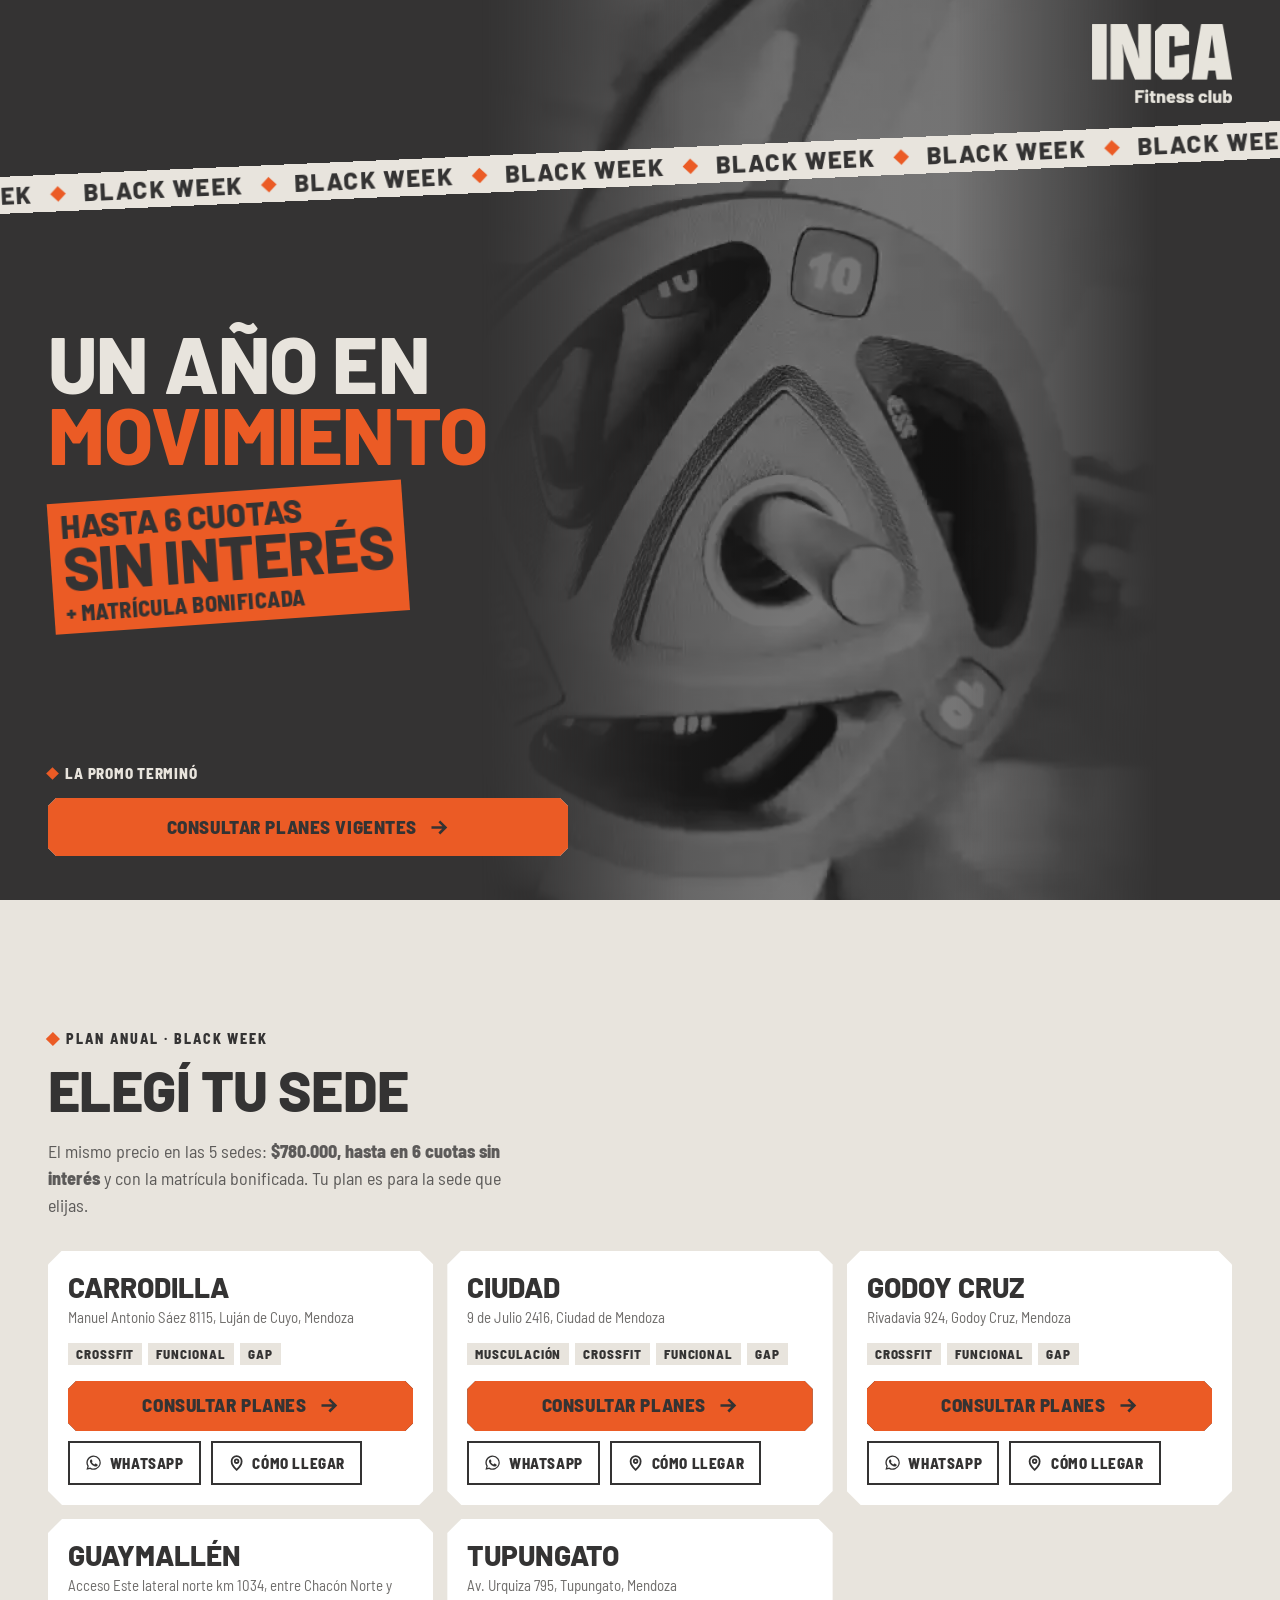
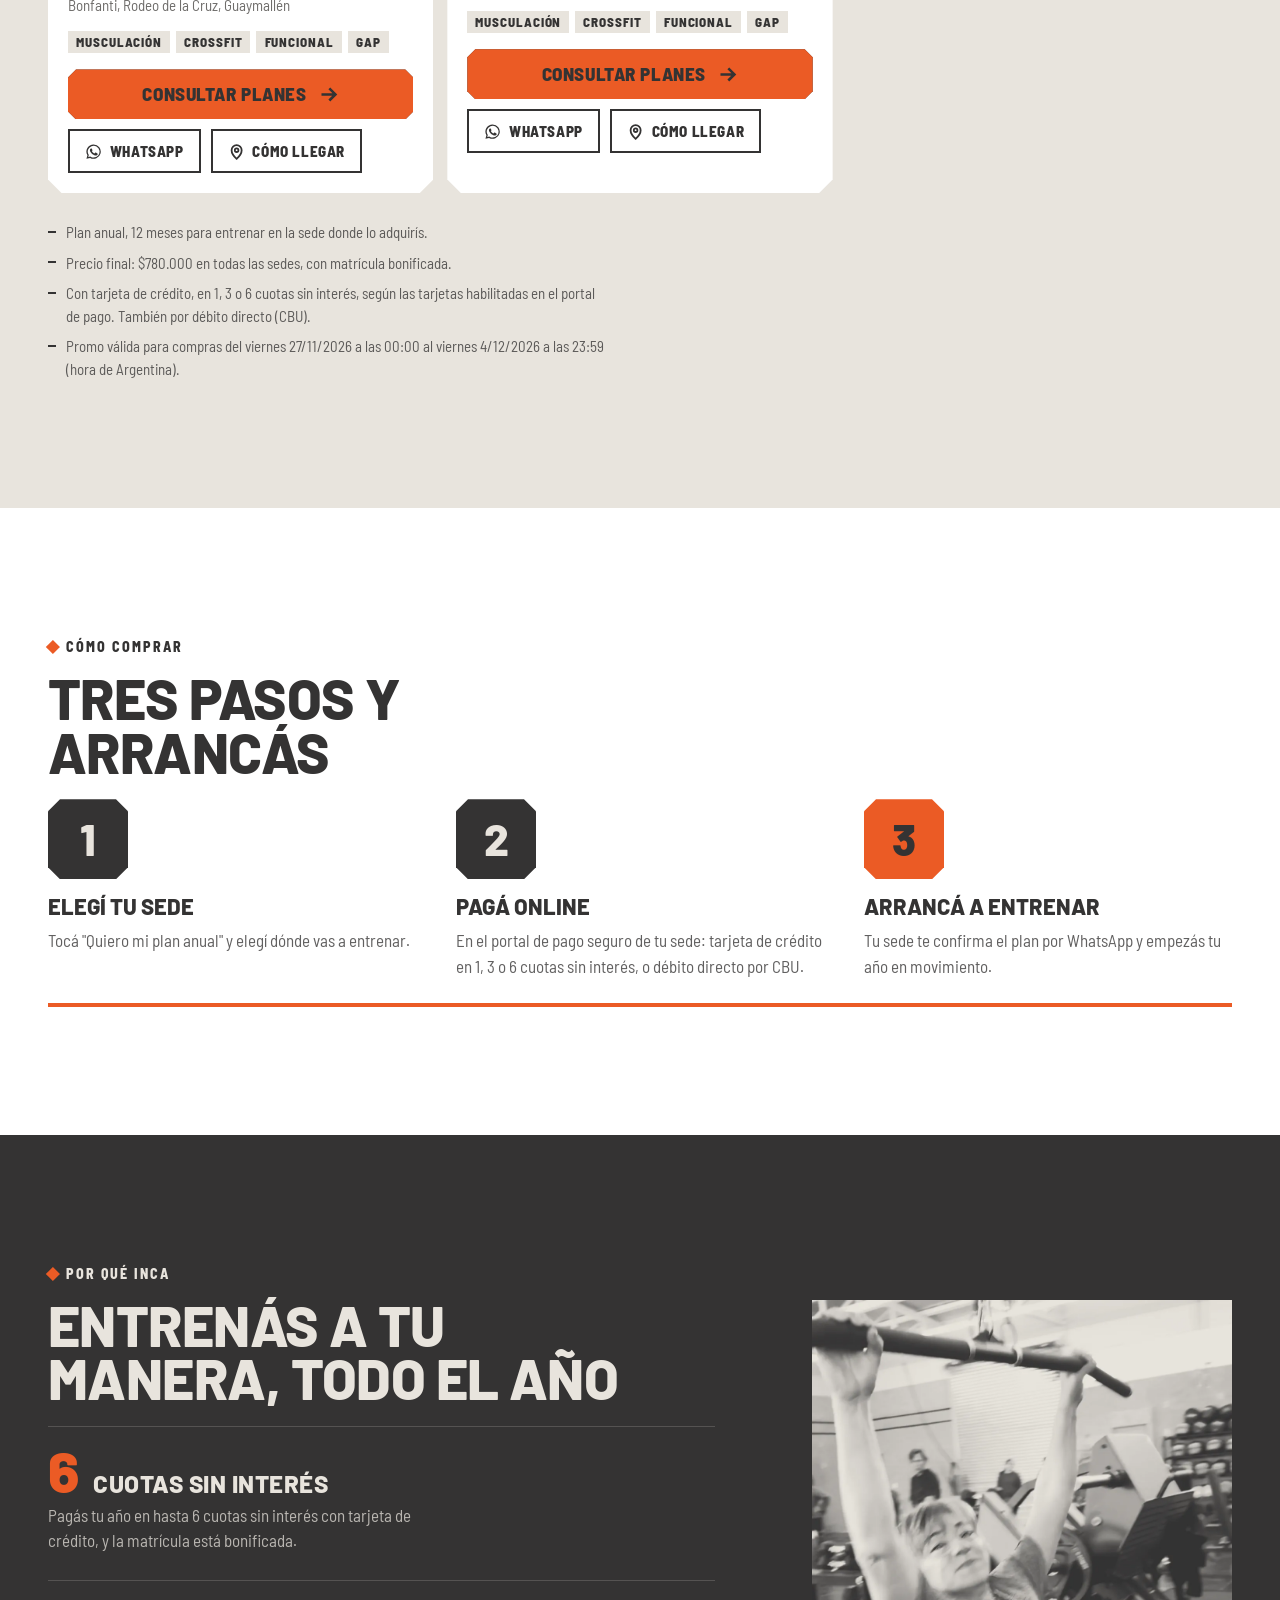
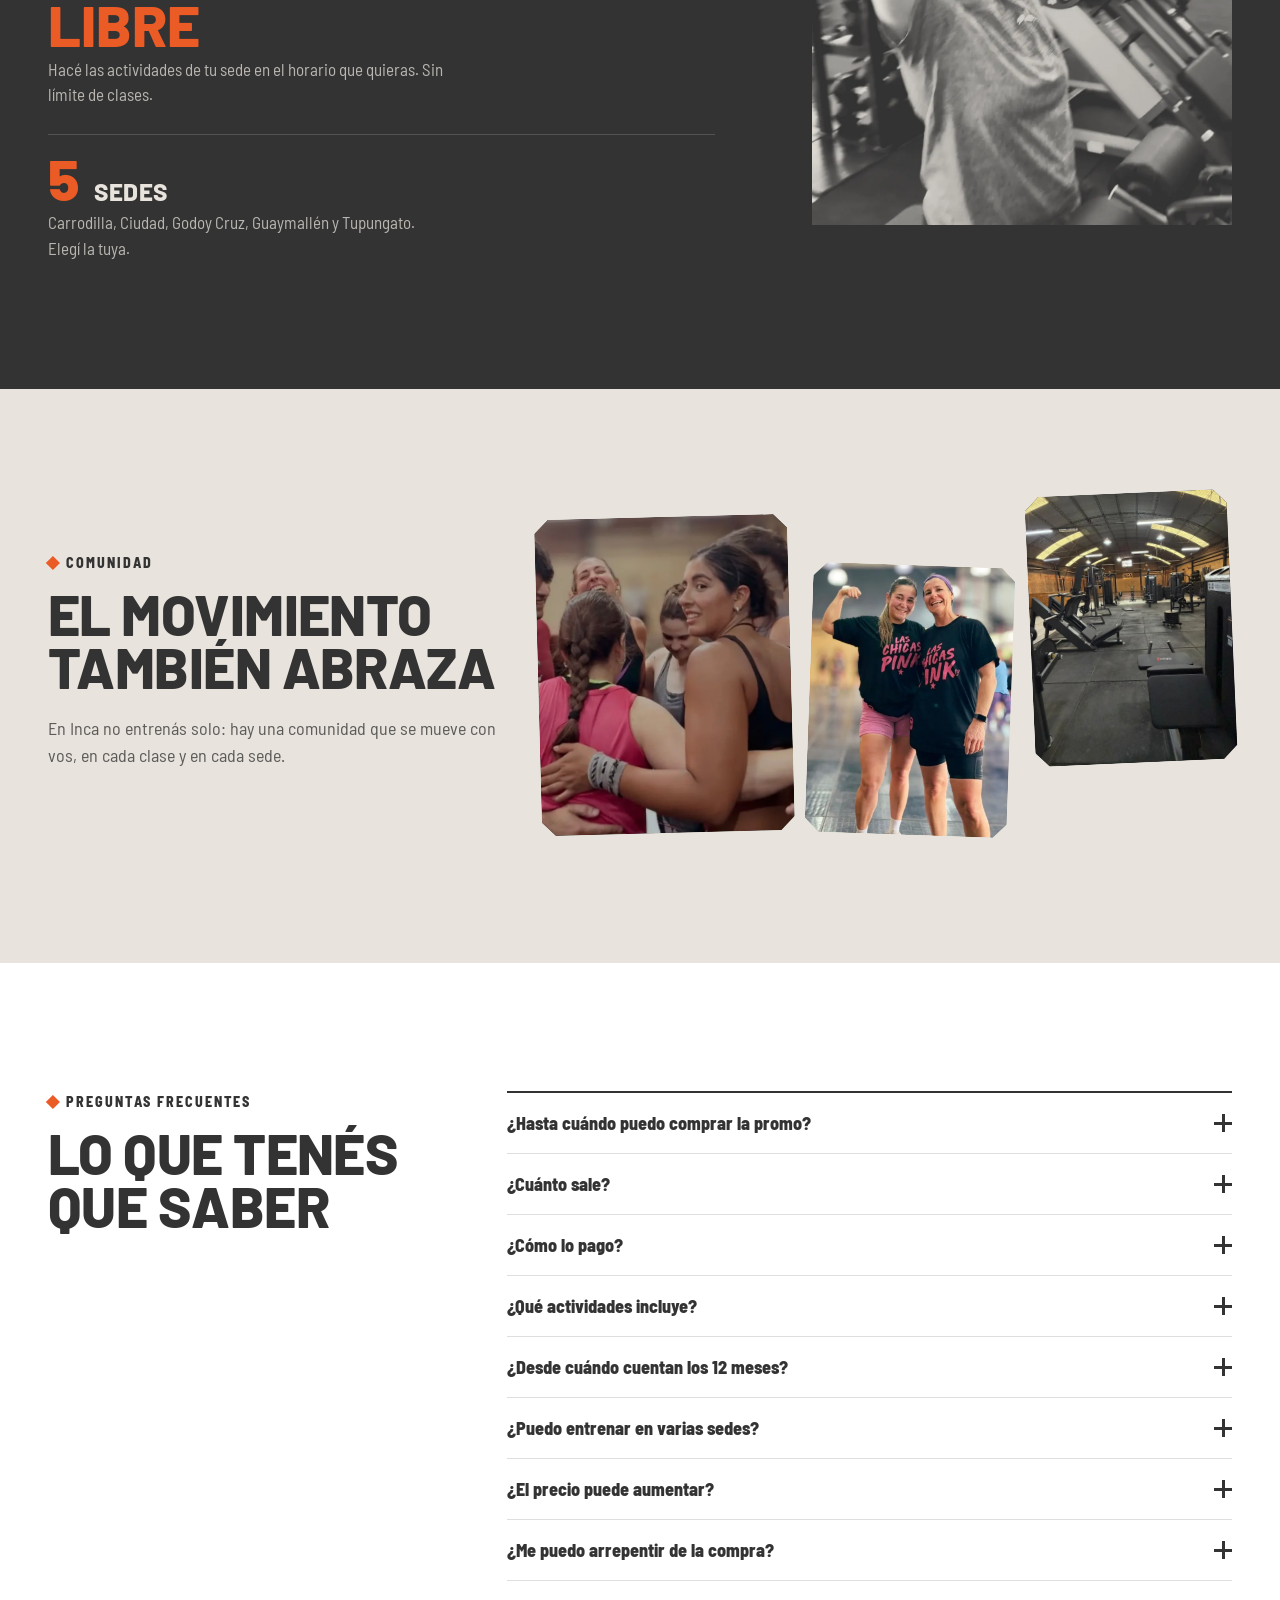
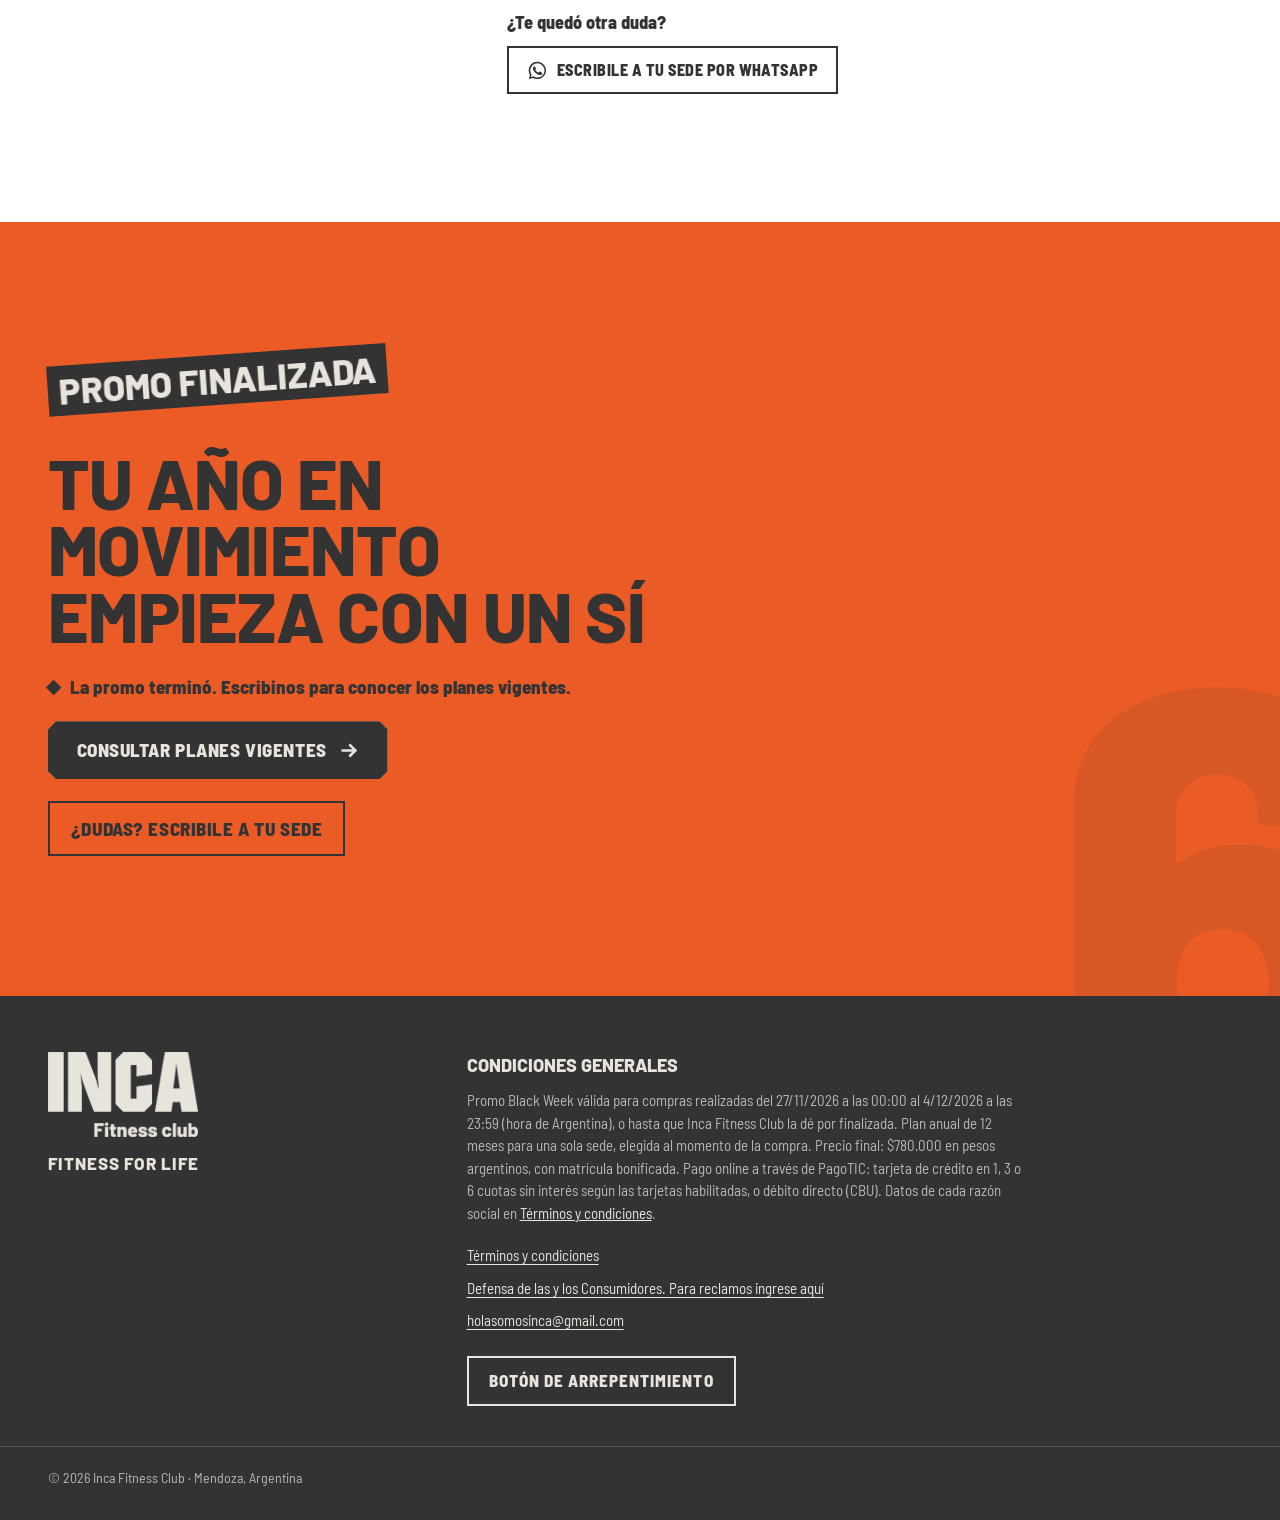
==== commit 904e19a0: "Add files via upload" ====
--- a/index.html
+++ b/index.html
@@ -31,7 +31,7 @@
   <link rel="preload" href="assets/video/inca-sede-poster.webp" as="image" type="image/webp">
   <link rel="stylesheet" href="css/styles.css?v=3">
   <script>document.documentElement.className=document.documentElement.className.replace('no-js','js');</script>
-  <script src="promos.js?v=3" defer></script>
+  <script src="promos.js?v=4" defer></script>
   <script src="js/main.js?v=3" defer></script>
 </head>
 <body>
@@ -111,7 +111,7 @@
     </noscript>
 
     <ul class="condiciones" data-condiciones data-reveal>
-      <li>Plan anual de 12 meses para entrenar en una sola sede: la elegís al comprar y no se puede cambiar de sede.</li>
+      <li>Plan anual, 12 meses para entrenar en la sede donde lo adquirís.</li>
       <li>Precio final: $780.000 en todas las sedes, con matrícula bonificada.</li>
       <li>Con tarjeta de crédito, en 1, 3 o 6 cuotas sin interés, según las tarjetas habilitadas en el portal de pago. También por débito directo (CBU).</li>
       <li>Promo válida para compras del viernes 27/11/2026 a las 00:00 al viernes 4/12/2026 a las 23:59 (hora de Argentina).</li>
@@ -121,7 +121,7 @@
 <!-- /SEDES -->
 
 <!-- =====================================================================
-     3. CÓMO COMPRAR [REVISAR: confirmar el paso 3 con las sedes]
+     3. CÓMO COMPRAR
      ===================================================================== -->
 <section class="seccion seccion--blanca" aria-labelledby="titulo-pasos">
   <div class="wrap">
@@ -141,7 +141,7 @@
       <li class="paso" data-reveal="izq">
         <span class="paso__num" aria-hidden="true">3</span>
         <h3 class="paso__titulo">Arrancá a entrenar</h3>
-        <p>Tu sede confirma tu plan y empezás tu año en movimiento.</p>
+        <p>Tu sede te confirma el plan por WhatsApp y empezás tu año en movimiento.</p>
       </li>
     </ol>
     <span class="pasos__linea" aria-hidden="true" data-linea></span>
@@ -214,7 +214,7 @@
 <!-- /COMUNIDAD -->
 
 <!-- =====================================================================
-     6. PREGUNTAS FRECUENTES [REVISAR]
+     6. PREGUNTAS FRECUENTES
      ===================================================================== -->
 <section class="seccion seccion--blanca" id="preguntas" aria-labelledby="titulo-faq">
   <div class="wrap faq">
@@ -241,19 +241,15 @@
       </details>
       <details class="pregunta">
         <summary>¿Desde cuándo cuentan los 12 meses?</summary>
-        <p><span class="completar">[COMPLETAR: desde la fecha de compra, desde el primer día que entrenás o desde una fecha fija]</span></p>
-      </details>
-      <details class="pregunta">
-        <summary>¿Y si no puedo empezar ya?</summary>
-        <p><span class="completar">[COMPLETAR: si se puede arrancar más adelante y hasta qué fecha]</span></p>
+        <p>Desde tu fecha de pago.</p>
       </details>
       <details class="pregunta">
         <summary>¿Puedo entrenar en varias sedes?</summary>
-        <p>No. El plan es para la sede que elegís al comprar y no se puede ir a entrenar a otra.</p>
+        <p>Tu plan te habilita a entrenar únicamente en la sede donde lo compraste.</p>
       </details>
       <details class="pregunta">
         <summary>¿El precio puede aumentar?</summary>
-        <p>No. El total del plan queda fijo por los 12 meses, aunque lo pagues en cuotas.</p>
+        <p>Tu plan te da acceso todo el año, sin modificaciones de precio.</p>
       </details>
       <details class="pregunta">
         <summary>¿Me puedo arrepentir de la compra?</summary>
@@ -302,10 +298,10 @@
     </div>
     <div class="pie__legal">
       <h2 class="pie__titulo">Condiciones generales</h2>
-      <p>Promo Black Week válida para compras realizadas del 27/11/2026 a las 00:00 al 4/12/2026 a las 23:59 (hora de Argentina), o hasta que Inca Fitness Club la dé por finalizada. Plan anual de 12 meses para una sola sede, elegida al momento de la compra. Precio final: $780.000 en pesos argentinos, con matrícula bonificada. Pago online a través de PagoTIC: tarjeta de crédito en 1, 3 o 6 cuotas sin interés según las tarjetas habilitadas, o débito directo (CBU). <span class="completar">[REVISAR con contador: razón social, CUIT y domicilio de cada sede]</span></p>
+      <p>Promo Black Week válida para compras realizadas del 27/11/2026 a las 00:00 al 4/12/2026 a las 23:59 (hora de Argentina), o hasta que Inca Fitness Club la dé por finalizada. Plan anual de 12 meses para una sola sede, elegida al momento de la compra. Precio final: $780.000 en pesos argentinos, con matrícula bonificada. Pago online a través de PagoTIC: tarjeta de crédito en 1, 3 o 6 cuotas sin interés según las tarjetas habilitadas, o débito directo (CBU). Datos de cada razón social en <a href="terminos.html" style="color:var(--crema)">Términos y condiciones</a>.</p>
       <ul class="pie__links">
         <li><a href="terminos.html">Términos y condiciones</a></li>
-        <li><a href="https://www.argentina.gob.ar/produccion/defensadelconsumidor/formulario" rel="noopener" target="_blank">Defensa de las y los consumidores. Para reclamos ingresá acá</a></li>
+        <li><a href="https://www.argentina.gob.ar/produccion/defensadelconsumidor/formulario" rel="noopener" target="_blank">Defensa de las y los Consumidores. Para reclamos ingrese aquí</a></li>
         <li><a href="mailto:holasomosinca@gmail.com">holasomosinca@gmail.com</a></li>
       </ul>
       <a class="btn-arrepentimiento" href="arrepentimiento.html">Botón de arrepentimiento</a>
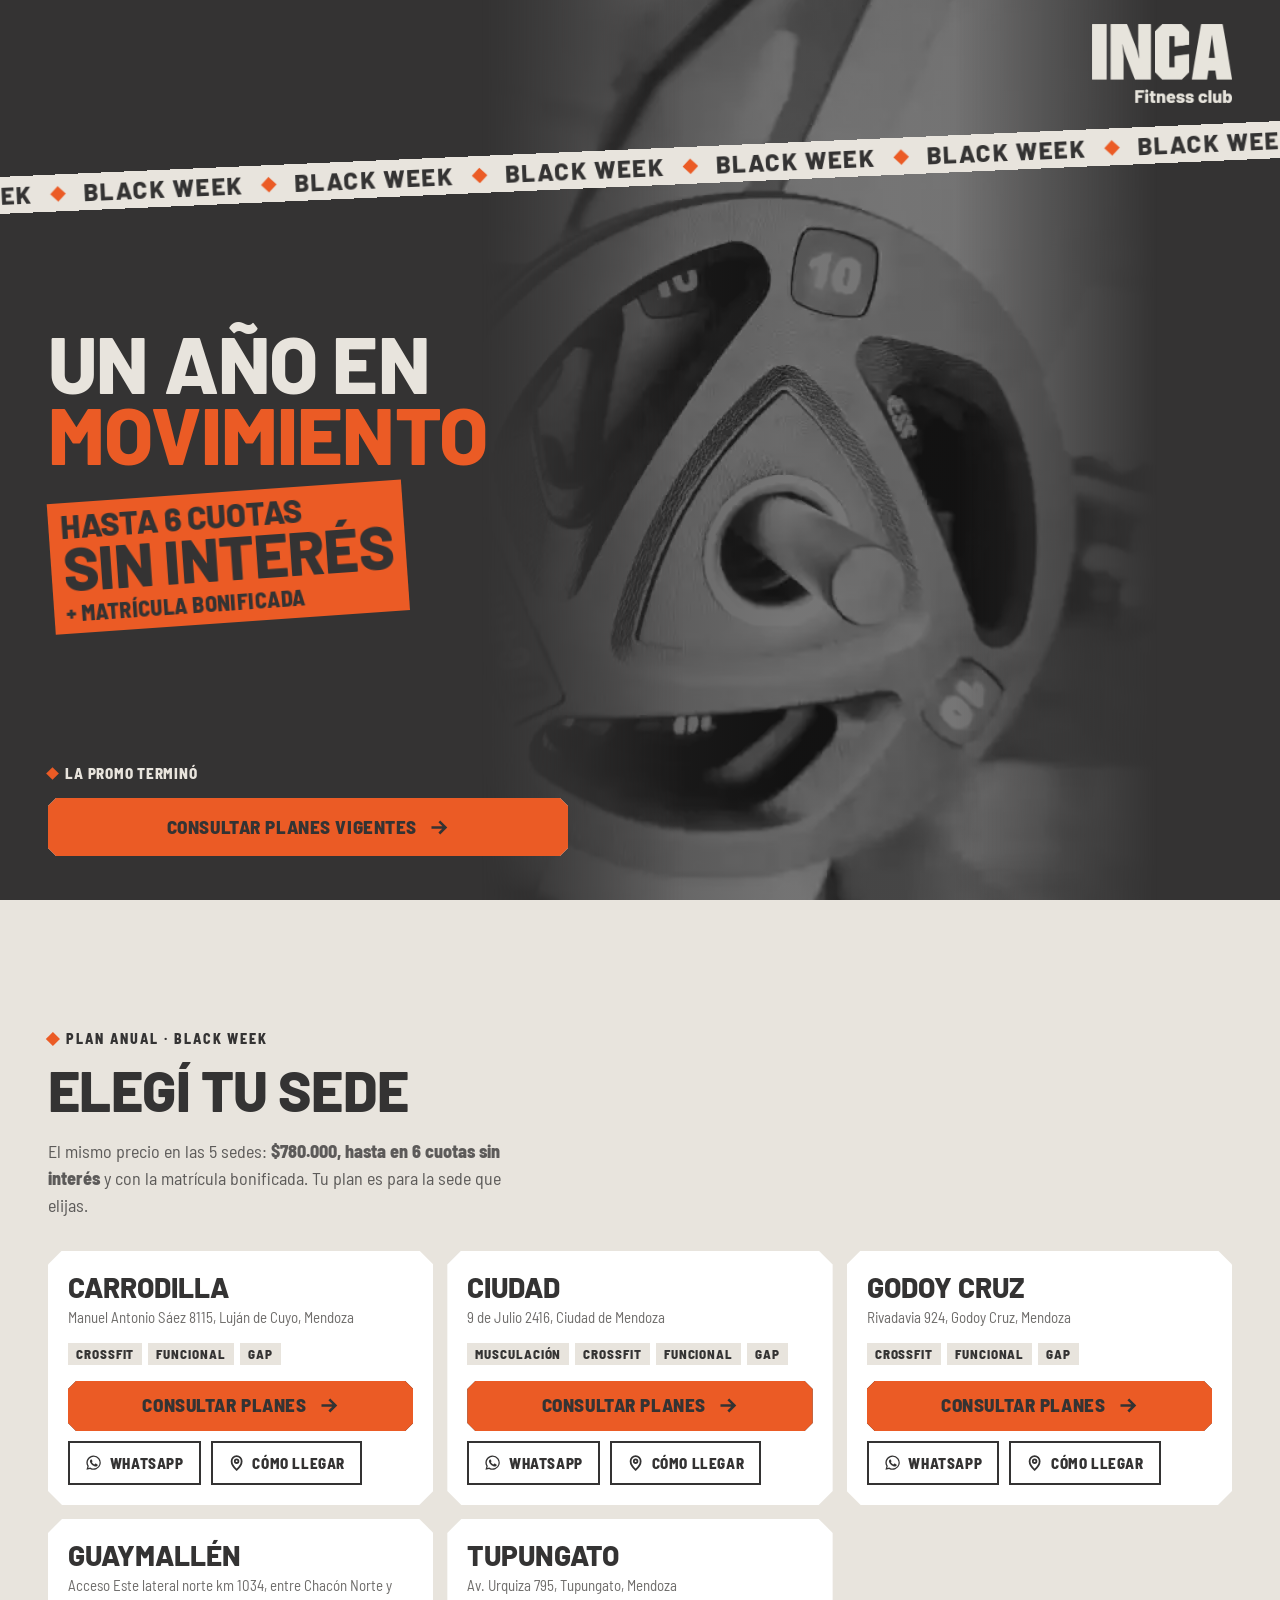
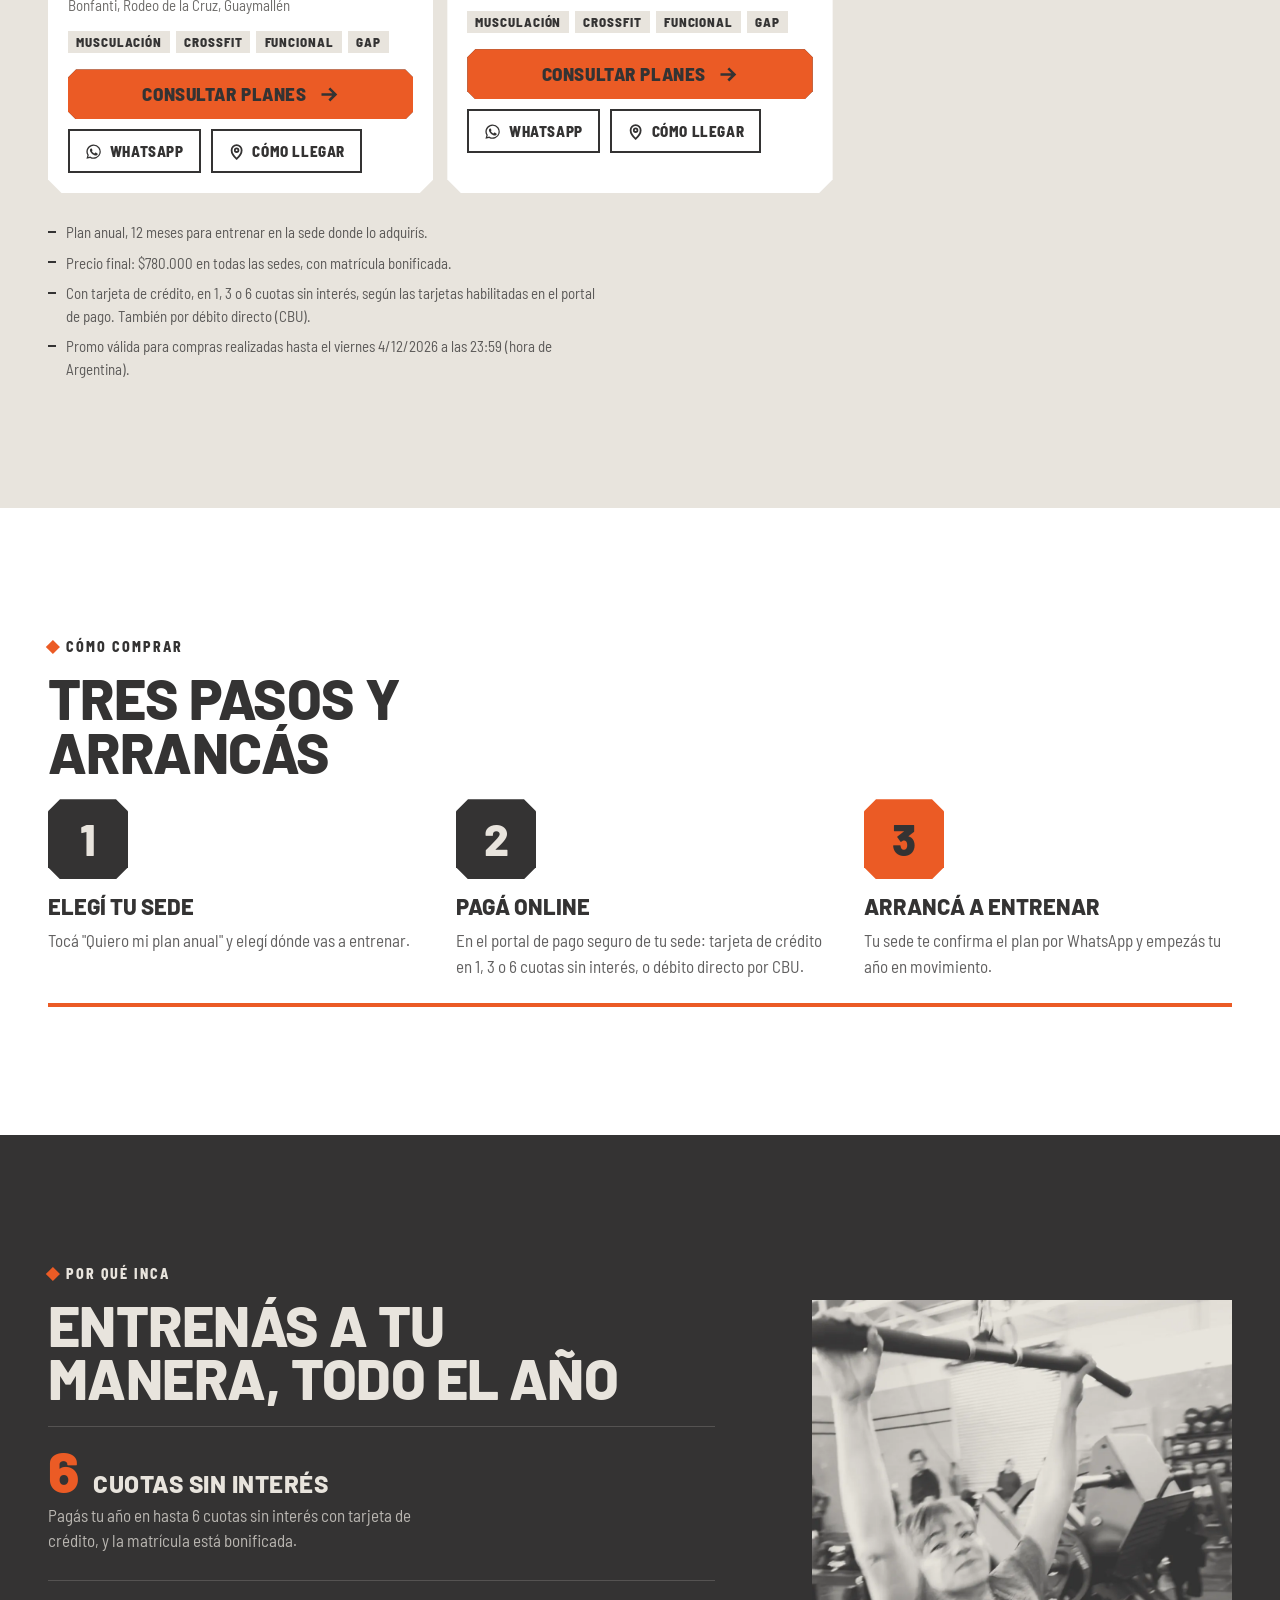
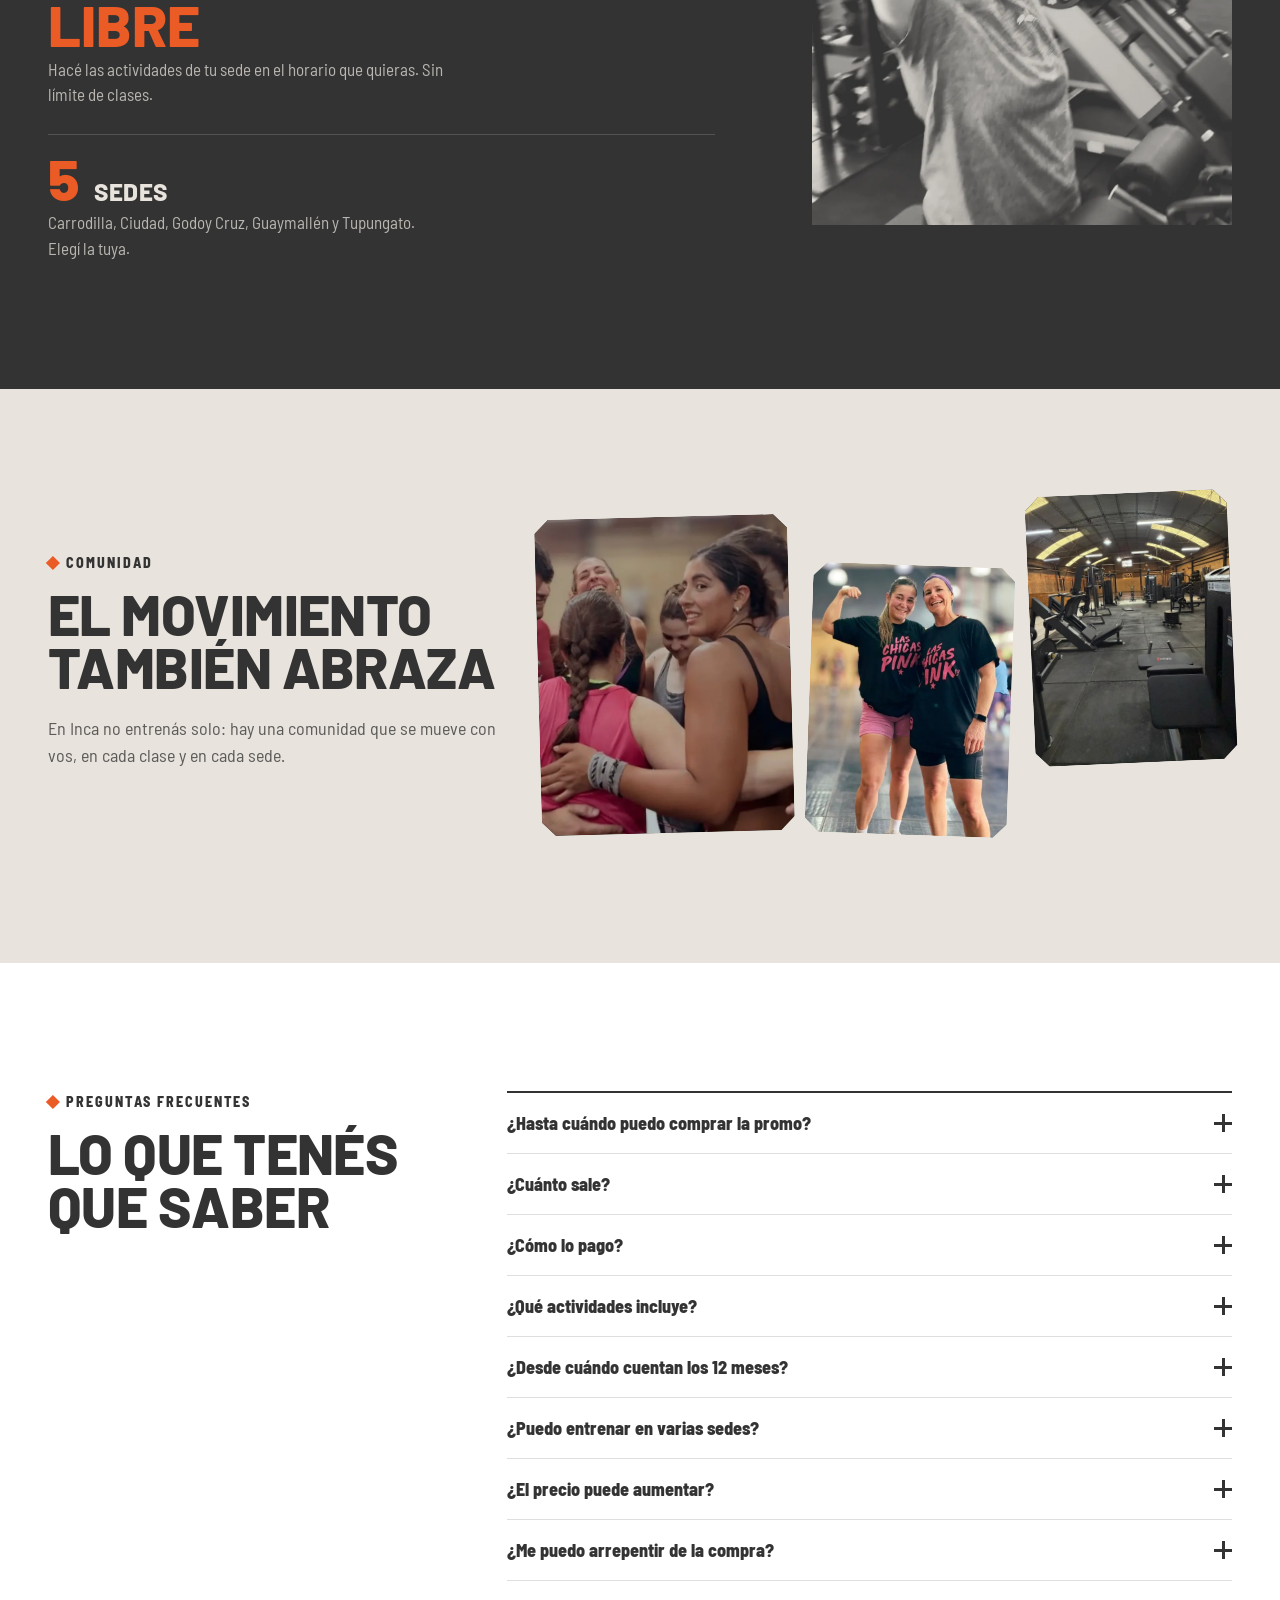
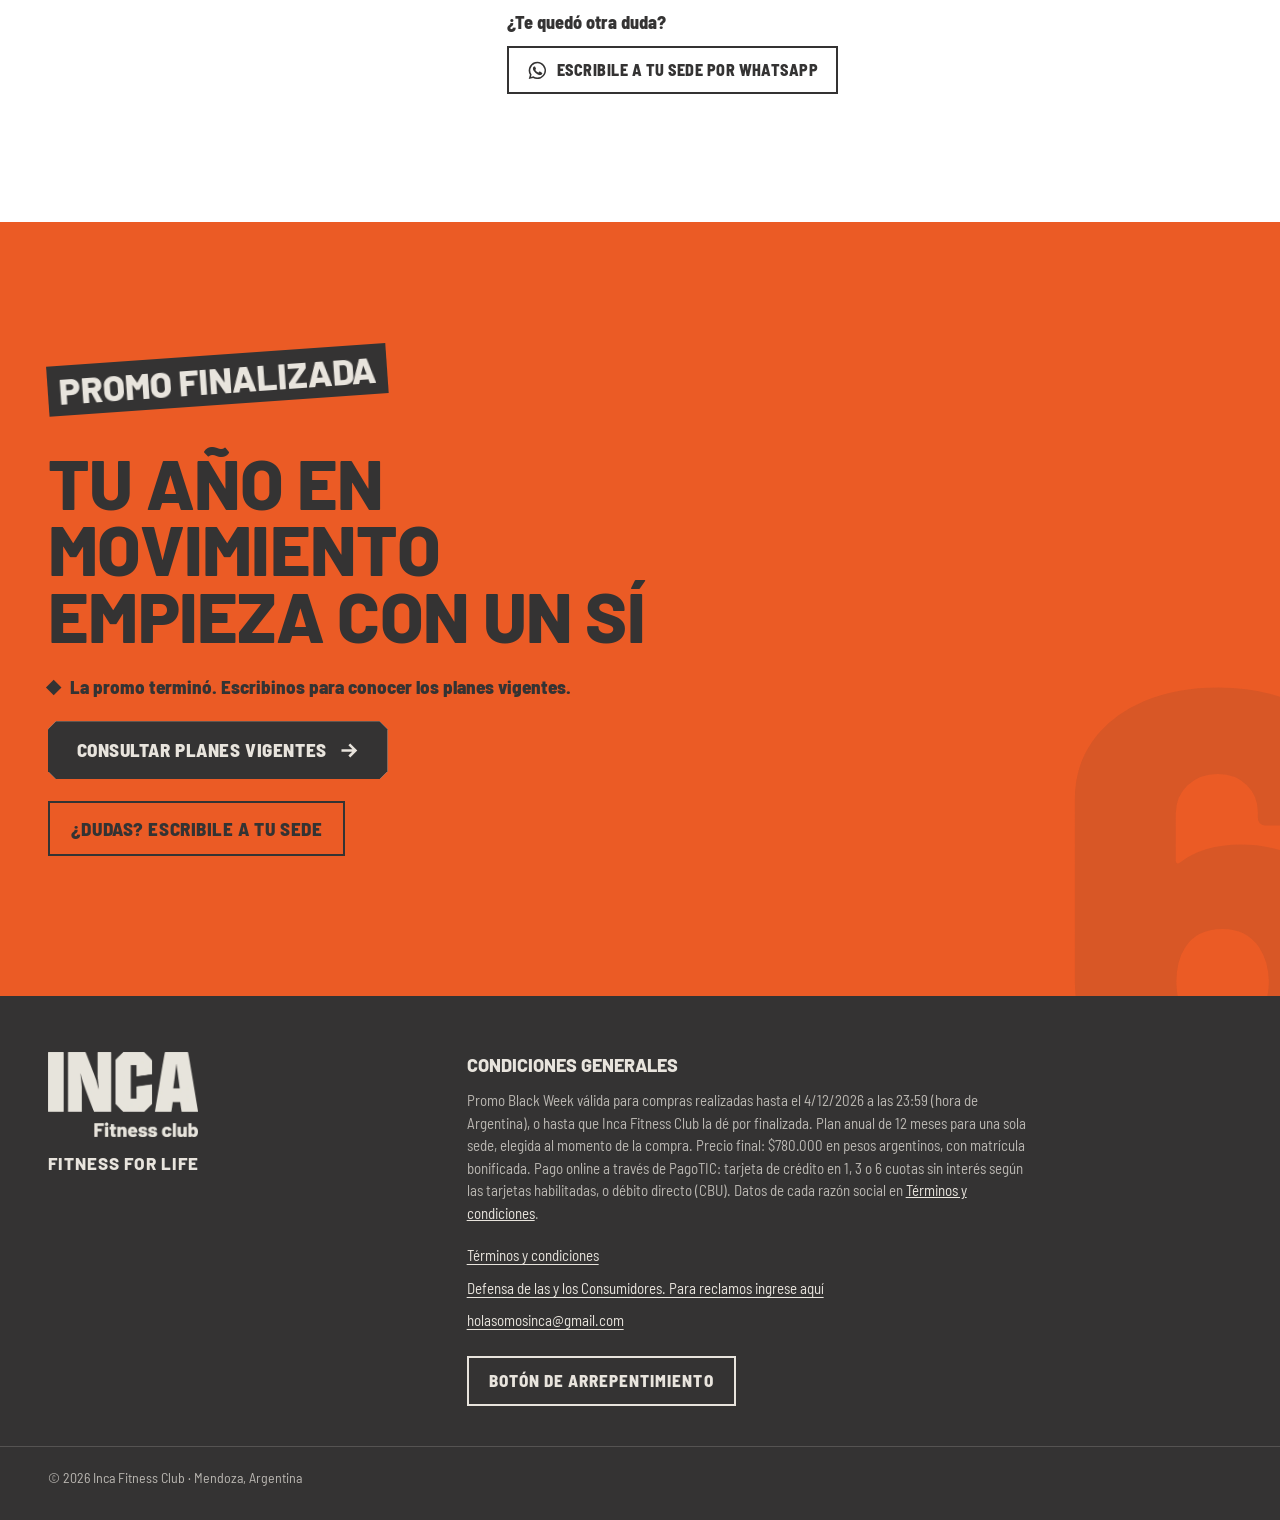
==== commit 2f927c64: "Add files via upload" ====
--- a/index.html
+++ b/index.html
@@ -4,7 +4,7 @@
   <meta charset="utf-8">
   <meta name="viewport" content="width=device-width, initial-scale=1, viewport-fit=cover">
   <title>Plan anual · Black Week · Inca Fitness Club</title>
-  <meta name="description" content="Black Week en Inca Fitness Club: plan anual con matrícula bonificada y hasta 6 cuotas sin interés. Del viernes 27/11 al viernes 4/12 en las 5 sedes de Mendoza.">
+  <meta name="description" content="Black Week en Inca Fitness Club: plan anual con matrícula bonificada y hasta 6 cuotas sin interés. Hasta el viernes 4/12 en las 5 sedes de Mendoza.">
   <meta name="theme-color" content="#343333">
   <link rel="canonical" href="https://promociones.incafitnessclub.com/">
 
@@ -13,7 +13,7 @@
   <meta property="og:locale" content="es_AR">
   <meta property="og:site_name" content="Inca Fitness Club">
   <meta property="og:title" content="Black Week Inca · Un año en movimiento">
-  <meta property="og:description" content="Plan anual con matrícula bonificada y hasta 6 cuotas sin interés. Del 27/11 al 4/12 en las 5 sedes de Mendoza.">
+  <meta property="og:description" content="Plan anual con matrícula bonificada y hasta 6 cuotas sin interés. Hasta el 4/12 en las 5 sedes de Mendoza.">
   <meta property="og:url" content="https://promociones.incafitnessclub.com/">
   <meta property="og:image" content="https://promociones.incafitnessclub.com/assets/img/og-imagen.jpg">
   <meta property="og:image:width" content="1200">
@@ -31,7 +31,7 @@
   <link rel="preload" href="assets/video/inca-sede-poster.webp" as="image" type="image/webp">
   <link rel="stylesheet" href="css/styles.css?v=3">
   <script>document.documentElement.className=document.documentElement.className.replace('no-js','js');</script>
-  <script src="promos.js?v=4" defer></script>
+  <script src="promos.js?v=5" defer></script>
   <script src="js/main.js?v=3" defer></script>
 </head>
 <body>
@@ -72,7 +72,7 @@
 
     <div class="portada__accion">
       <div class="contador" data-contador>
-        <p class="contador__label" data-contador-label>Del viernes 27/11 al viernes 4/12</p>
+        <p class="contador__label" data-contador-label>Termina el viernes 4/12 · 23:59</p>
         <div class="contador__cajas" data-contador-cajas hidden aria-hidden="true">
           <span class="contador__caja"><b data-c="d">0</b><small>días</small></span>
           <span class="contador__caja"><b data-c="h">00</b><small>horas</small></span>
@@ -114,7 +114,7 @@
       <li>Plan anual, 12 meses para entrenar en la sede donde lo adquirís.</li>
       <li>Precio final: $780.000 en todas las sedes, con matrícula bonificada.</li>
       <li>Con tarjeta de crédito, en 1, 3 o 6 cuotas sin interés, según las tarjetas habilitadas en el portal de pago. También por débito directo (CBU).</li>
-      <li>Promo válida para compras del viernes 27/11/2026 a las 00:00 al viernes 4/12/2026 a las 23:59 (hora de Argentina).</li>
+      <li>Promo válida para compras realizadas hasta el viernes 4/12/2026 a las 23:59 (hora de Argentina).</li>
     </ul>
   </div>
 </section>
@@ -225,7 +225,7 @@
     <div class="faq__lista" data-reveal>
       <details class="pregunta">
         <summary>¿Hasta cuándo puedo comprar la promo?</summary>
-        <p>Del viernes 27/11 a las 00:00 al viernes 4/12 a las 23:59 (hora de Argentina).</p>
+        <p>Hasta el viernes 4/12 a las 23:59 (hora de Argentina).</p>
       </details>
       <details class="pregunta">
         <summary>¿Cuánto sale?</summary>
@@ -275,7 +275,7 @@
   <div class="wrap cierre__inner">
     <p class="sello sello--carbon" data-sello aria-hidden="true"><span class="sello__a" data-sello-cierre>Hasta el viernes 4/12 · 23:59</span></p>
     <h2 class="titulo cierre__titulo" id="titulo-cierre" data-titulo><span>Tu año en movimiento empieza con un sí</span></h2>
-    <p class="estado estado--cierre" data-estado aria-live="polite">Promo válida del viernes 27/11 al viernes 4/12.</p>
+    <p class="estado estado--cierre" data-estado aria-live="polite">Promo válida hasta el viernes 4/12 a las 23:59.</p>
     <a class="btn btn--carbon" href="#sedes" data-abrir-sedes>
       <span class="btn__txt" data-cta-texto>Quiero mi plan anual</span>
       <svg class="btn__flecha" viewBox="0 0 24 24" fill="none" stroke="currentColor" stroke-width="3" aria-hidden="true"><path d="M4 12h15M13 5l7 7-7 7"/></svg>
@@ -298,7 +298,7 @@
     </div>
     <div class="pie__legal">
       <h2 class="pie__titulo">Condiciones generales</h2>
-      <p>Promo Black Week válida para compras realizadas del 27/11/2026 a las 00:00 al 4/12/2026 a las 23:59 (hora de Argentina), o hasta que Inca Fitness Club la dé por finalizada. Plan anual de 12 meses para una sola sede, elegida al momento de la compra. Precio final: $780.000 en pesos argentinos, con matrícula bonificada. Pago online a través de PagoTIC: tarjeta de crédito en 1, 3 o 6 cuotas sin interés según las tarjetas habilitadas, o débito directo (CBU). Datos de cada razón social en <a href="terminos.html" style="color:var(--crema)">Términos y condiciones</a>.</p>
+      <p>Promo Black Week válida para compras realizadas hasta el 4/12/2026 a las 23:59 (hora de Argentina), o hasta que Inca Fitness Club la dé por finalizada. Plan anual de 12 meses para una sola sede, elegida al momento de la compra. Precio final: $780.000 en pesos argentinos, con matrícula bonificada. Pago online a través de PagoTIC: tarjeta de crédito en 1, 3 o 6 cuotas sin interés según las tarjetas habilitadas, o débito directo (CBU). Datos de cada razón social en <a href="terminos.html" style="color:var(--crema)">Términos y condiciones</a>.</p>
       <ul class="pie__links">
         <li><a href="terminos.html">Términos y condiciones</a></li>
         <li><a href="https://www.argentina.gob.ar/produccion/defensadelconsumidor/formulario" rel="noopener" target="_blank">Defensa de las y los Consumidores. Para reclamos ingrese aquí</a></li>
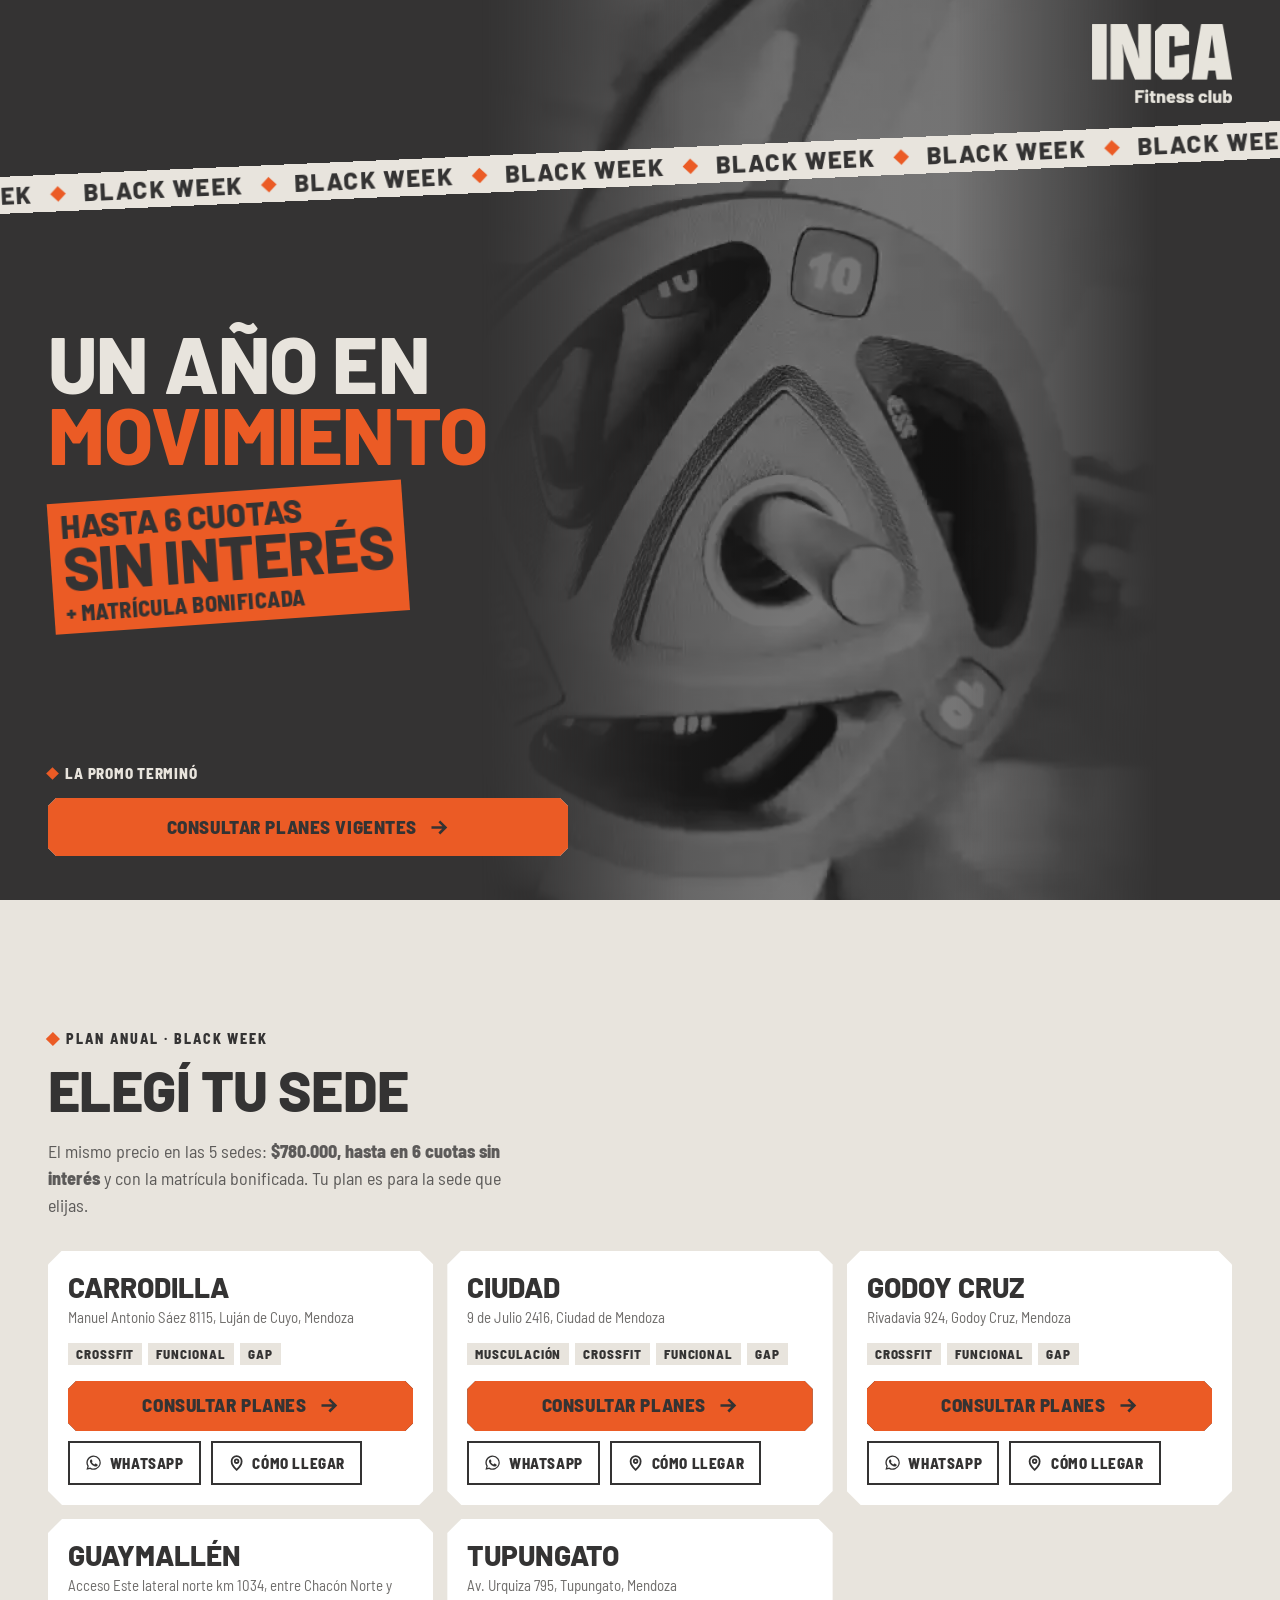
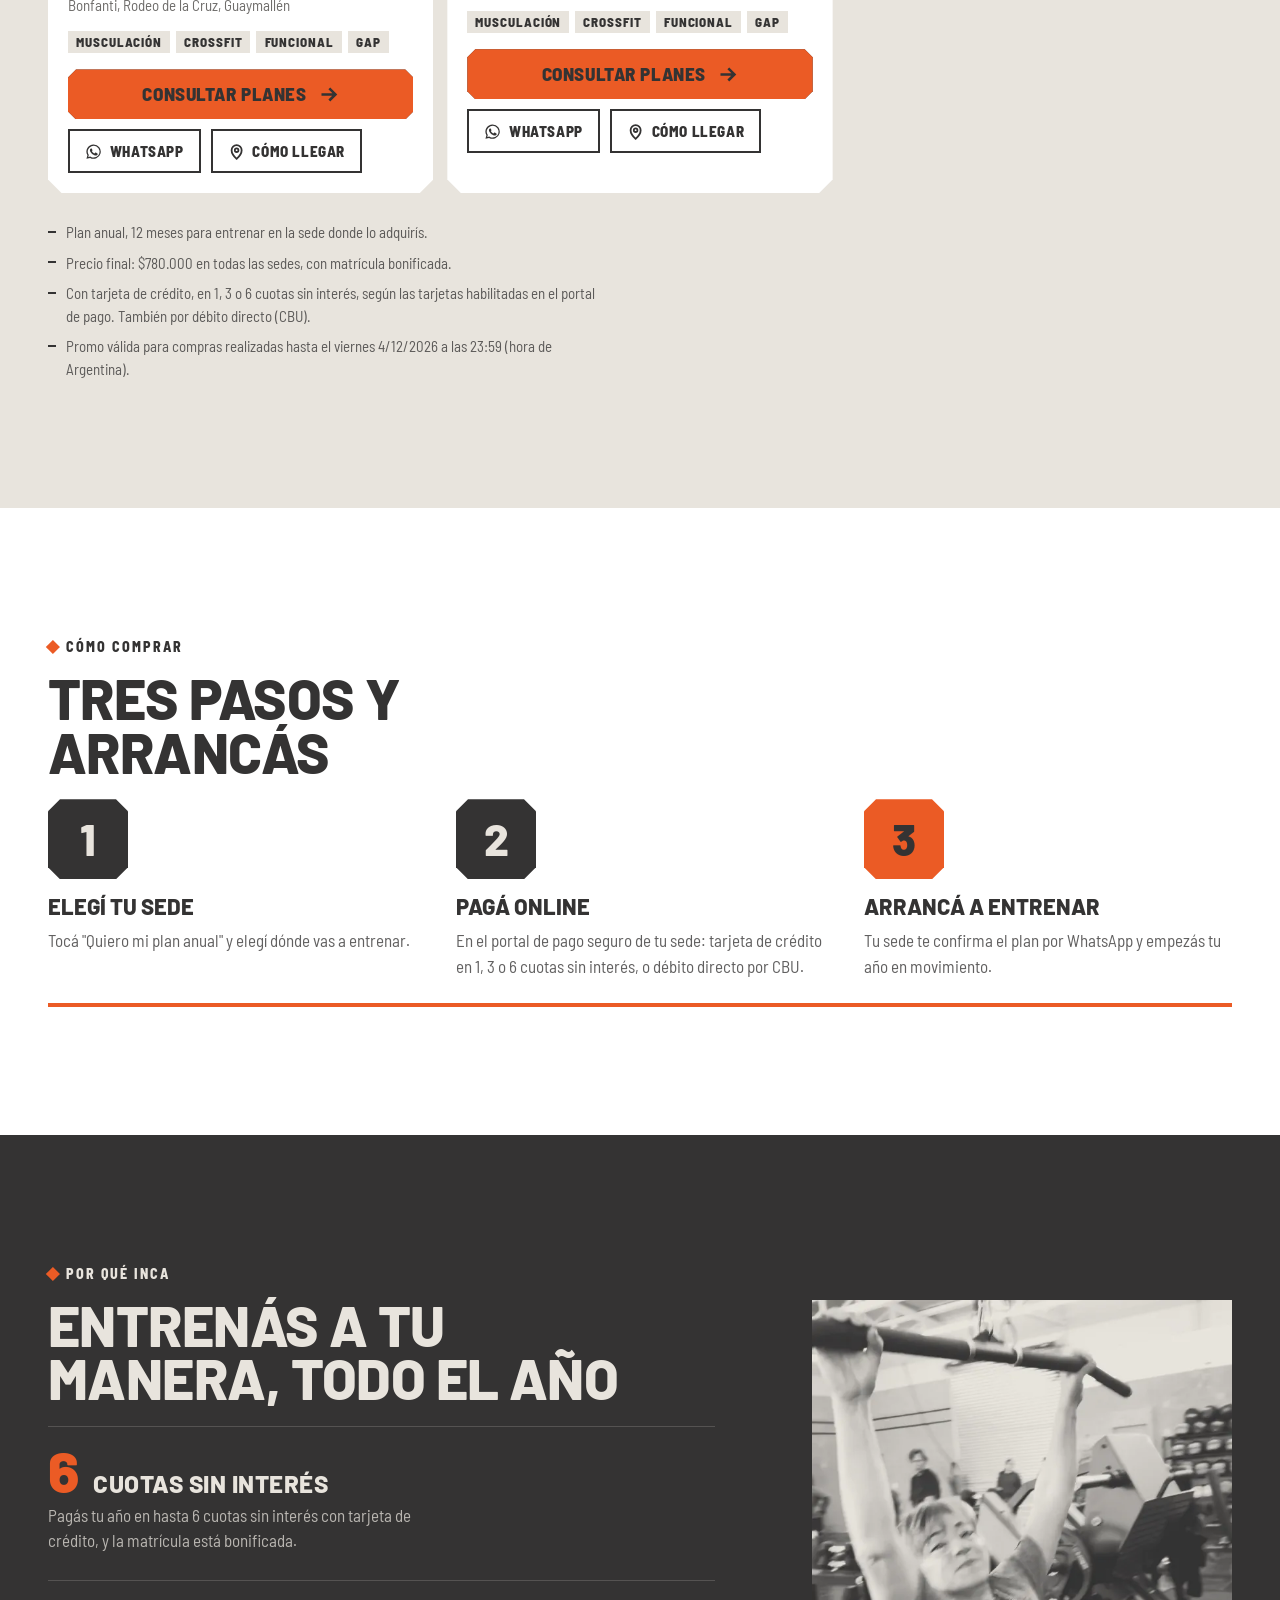
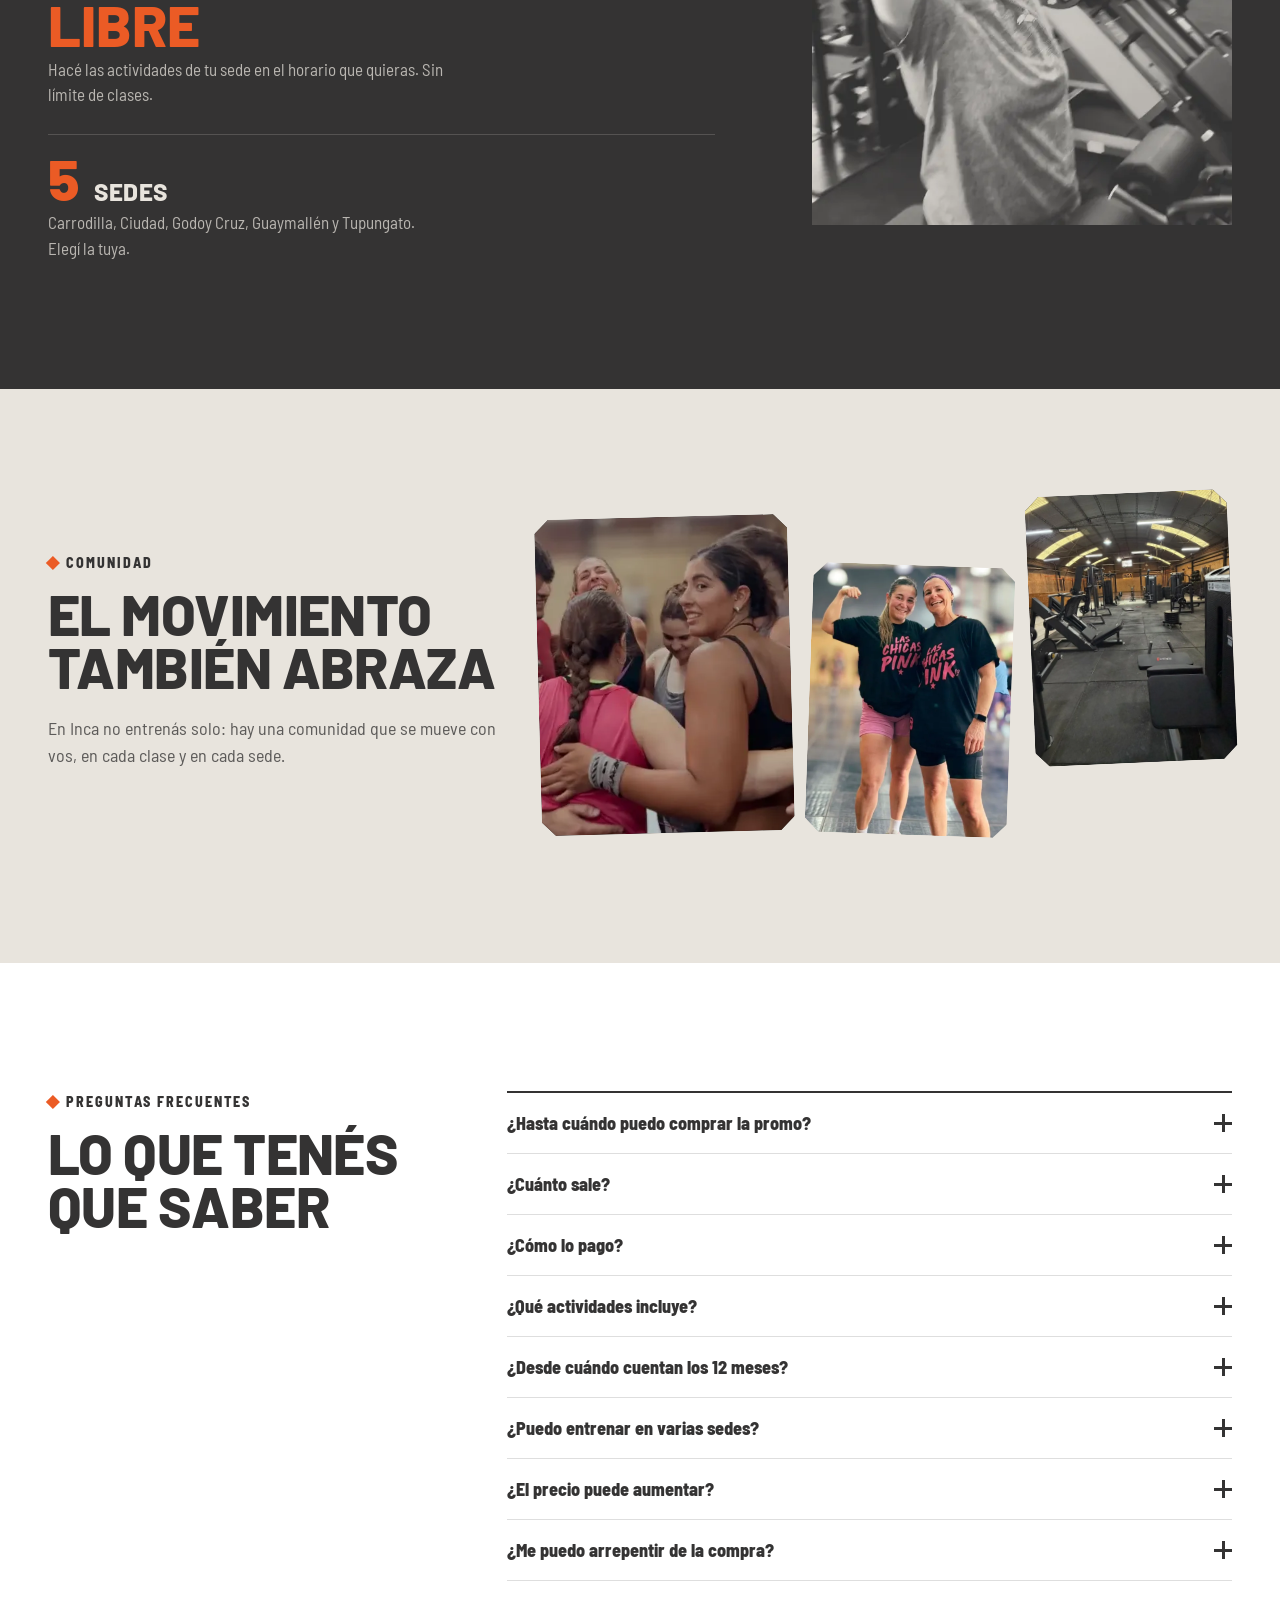
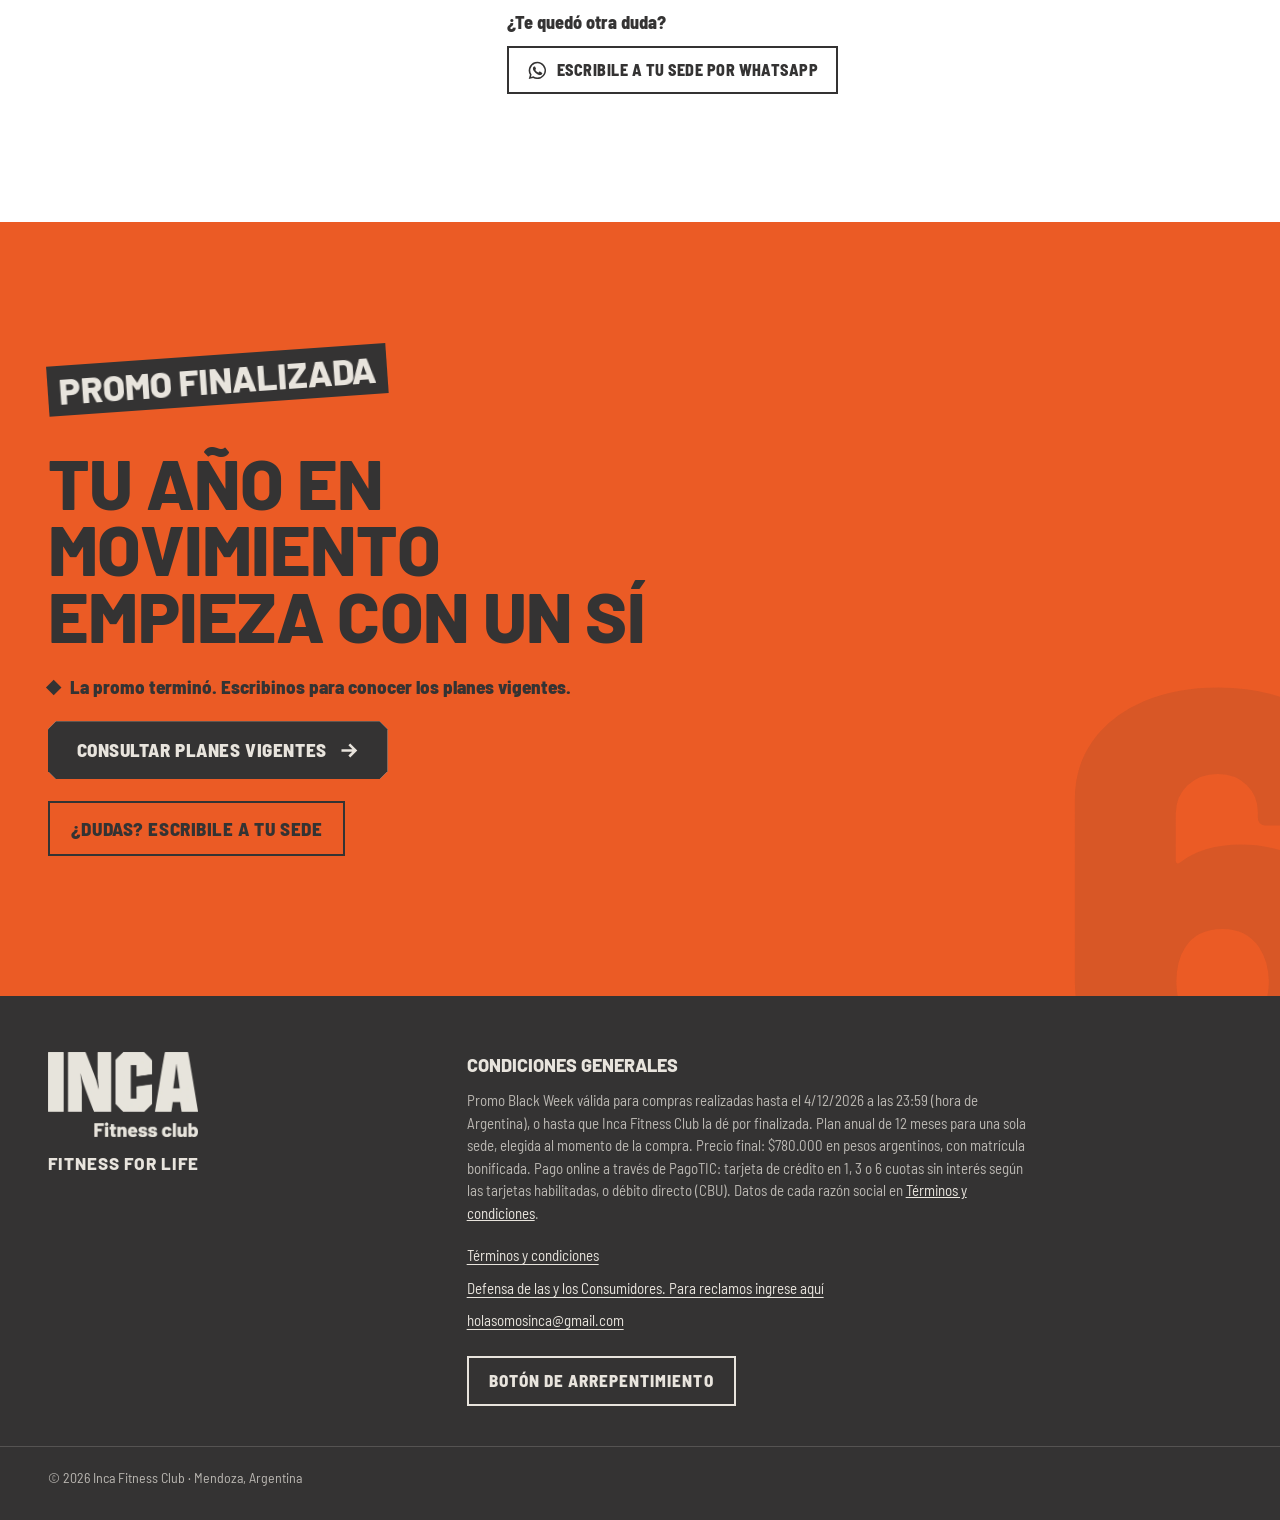
==== commit ba5e0ea0: "Add files via upload" ====
--- a/index.html
+++ b/index.html
@@ -31,8 +31,8 @@
   <link rel="preload" href="assets/video/inca-sede-poster.webp" as="image" type="image/webp">
   <link rel="stylesheet" href="css/styles.css?v=3">
   <script>document.documentElement.className=document.documentElement.className.replace('no-js','js');</script>
-  <script src="promos.js?v=5" defer></script>
-  <script src="js/main.js?v=3" defer></script>
+  <script src="promos.js?v=7" defer></script>
+  <script src="js/main.js?v=4" defer></script>
 </head>
 <body>
 
